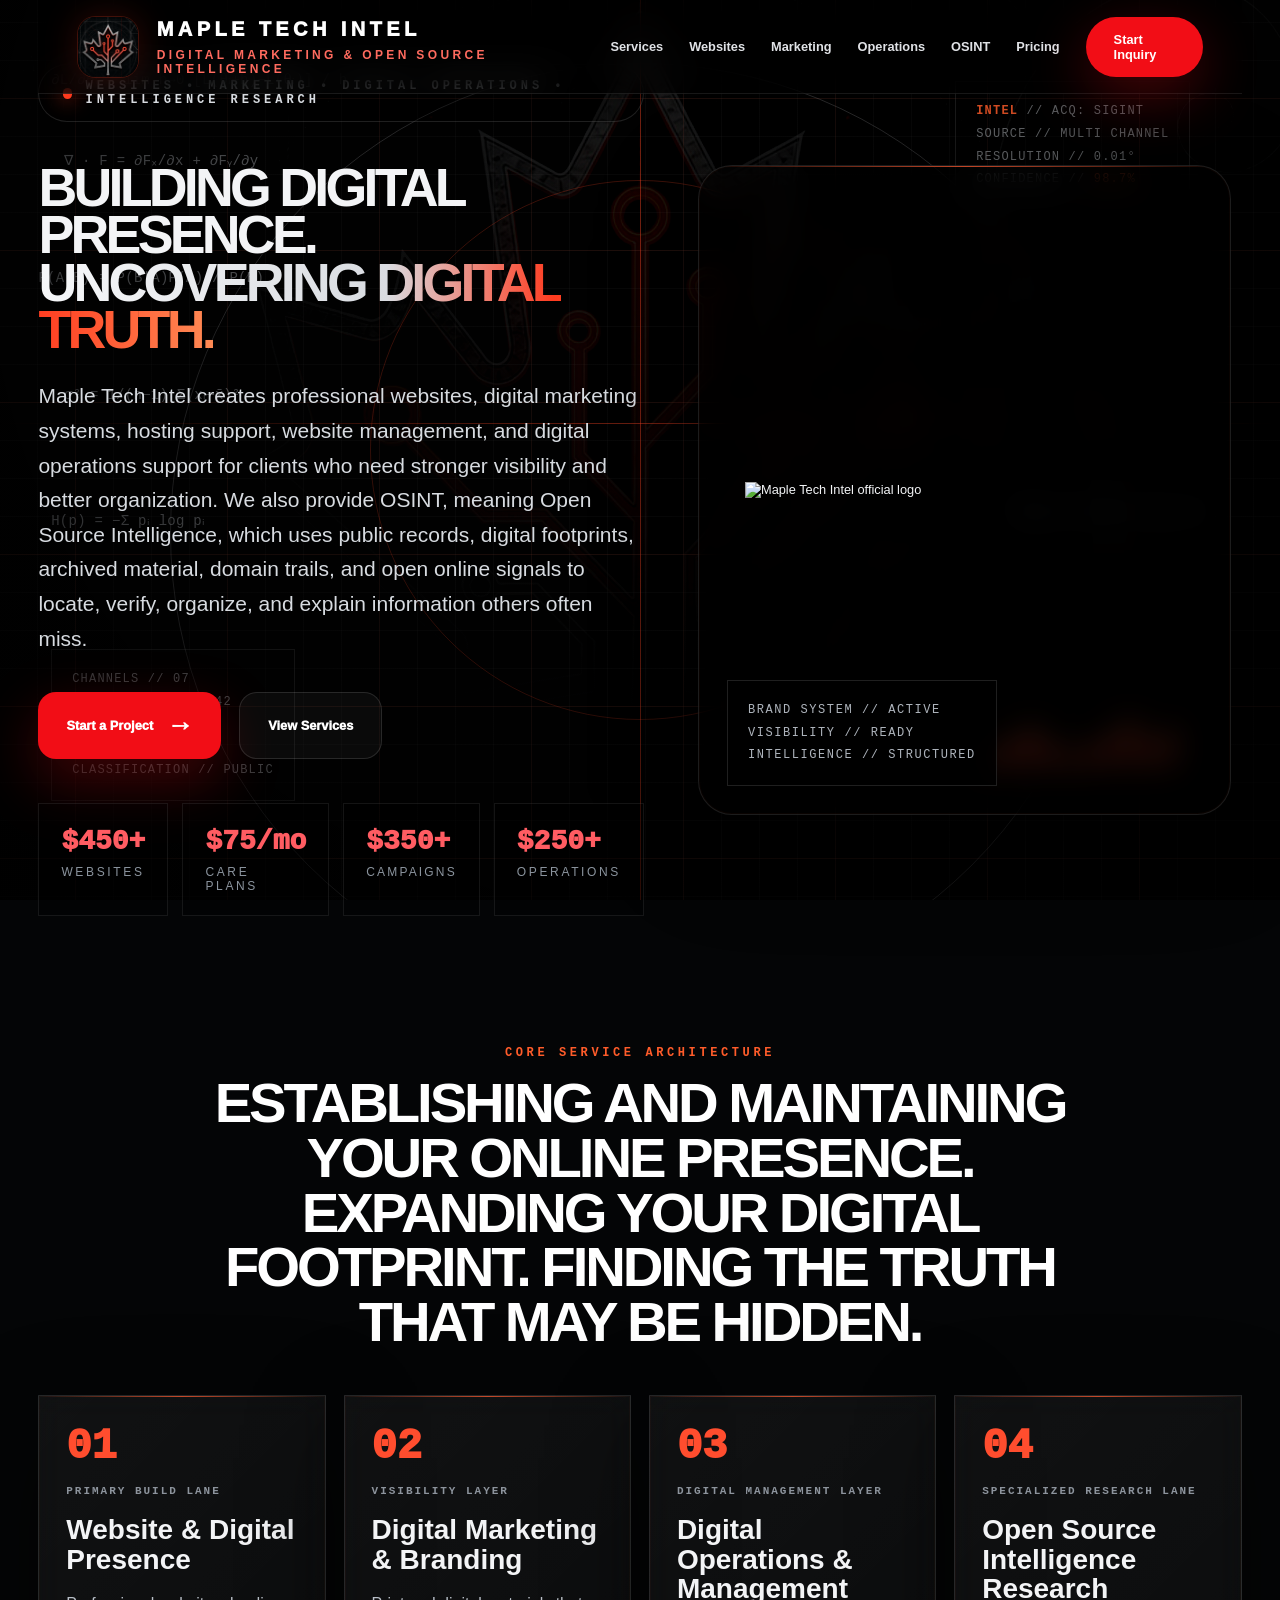
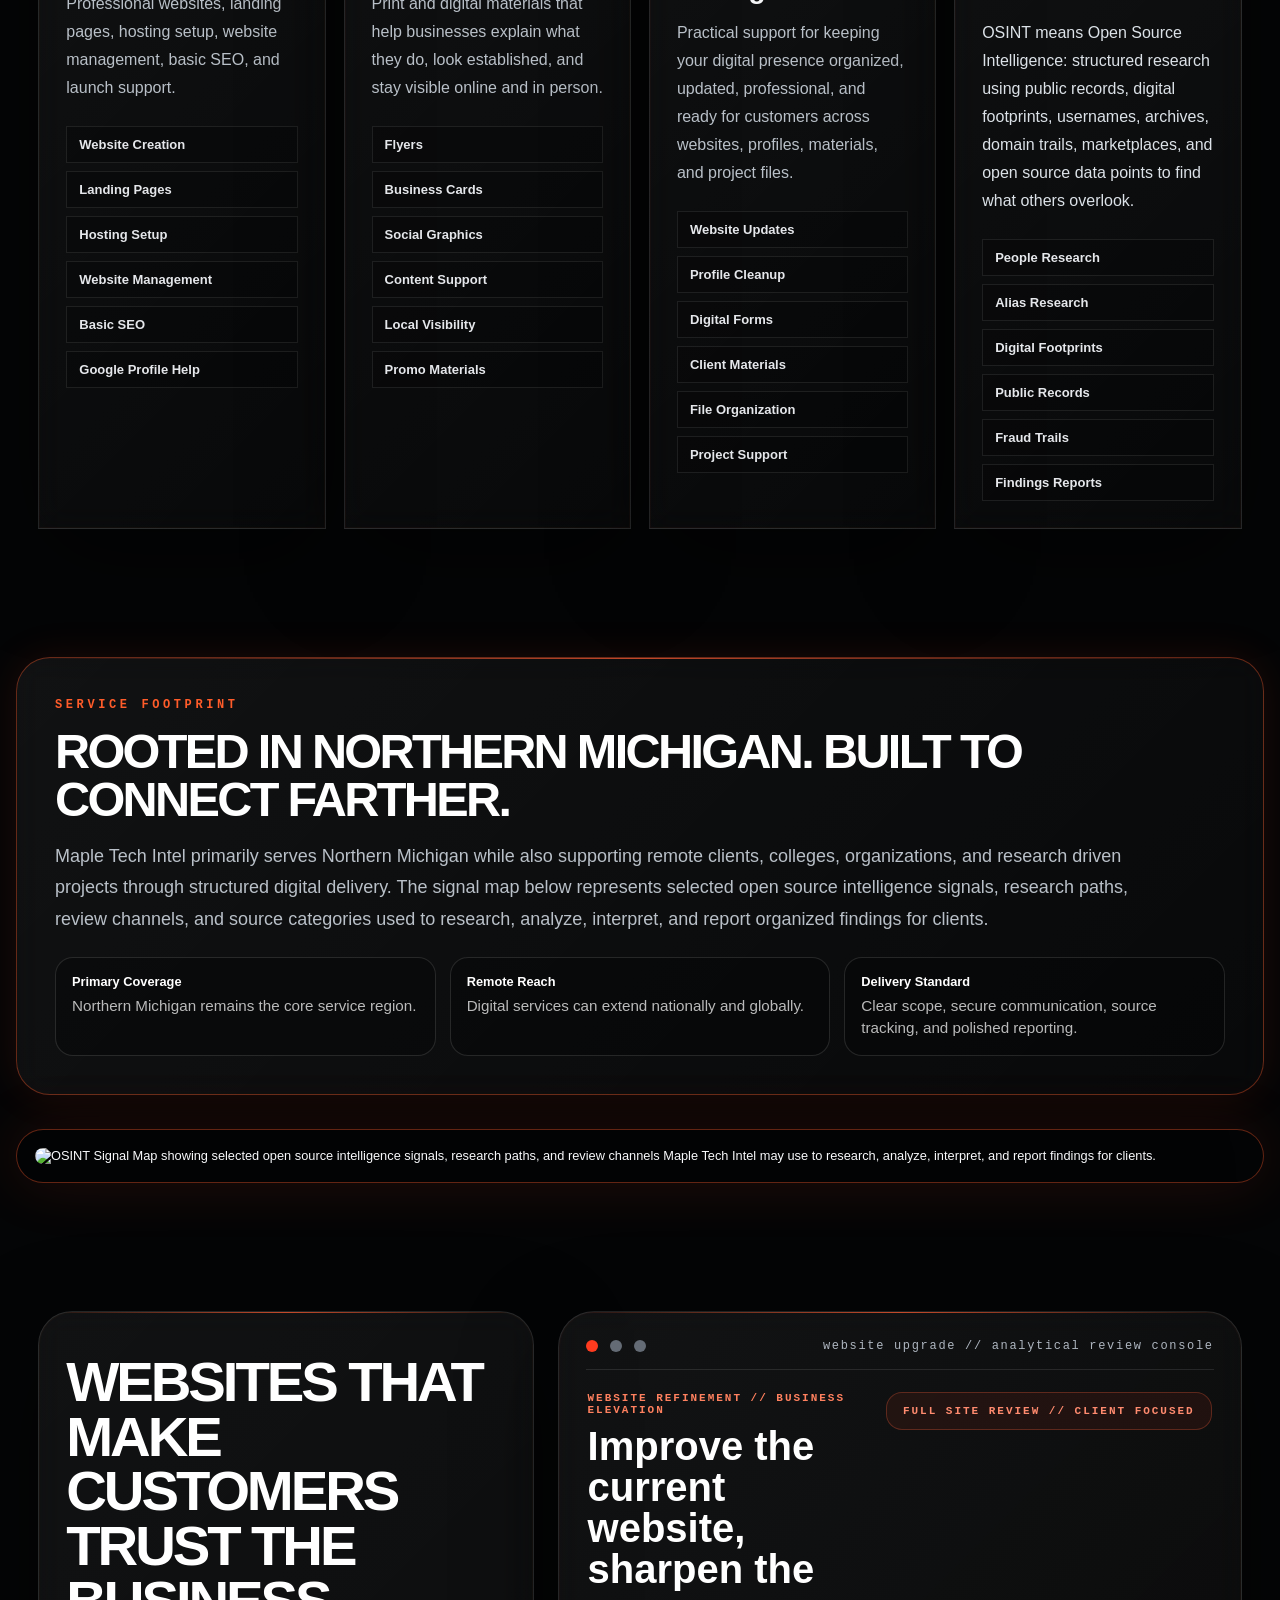
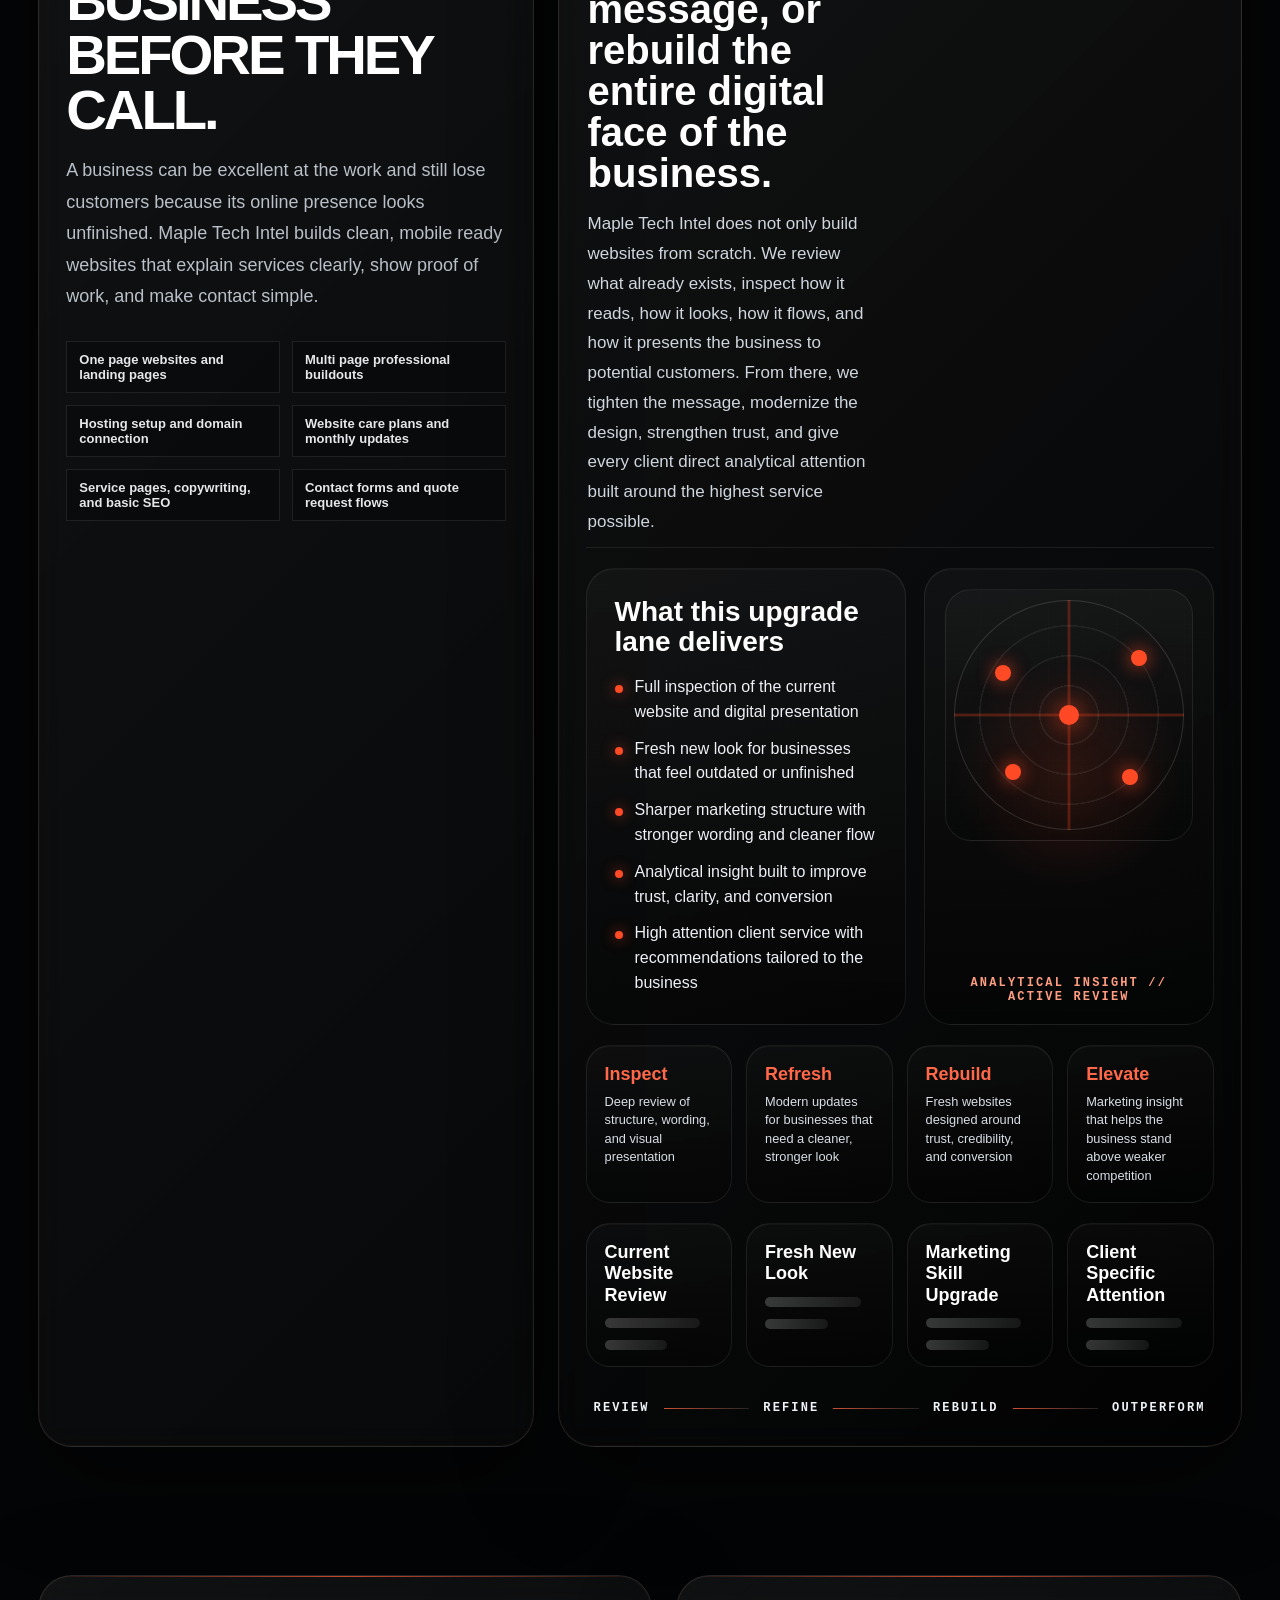
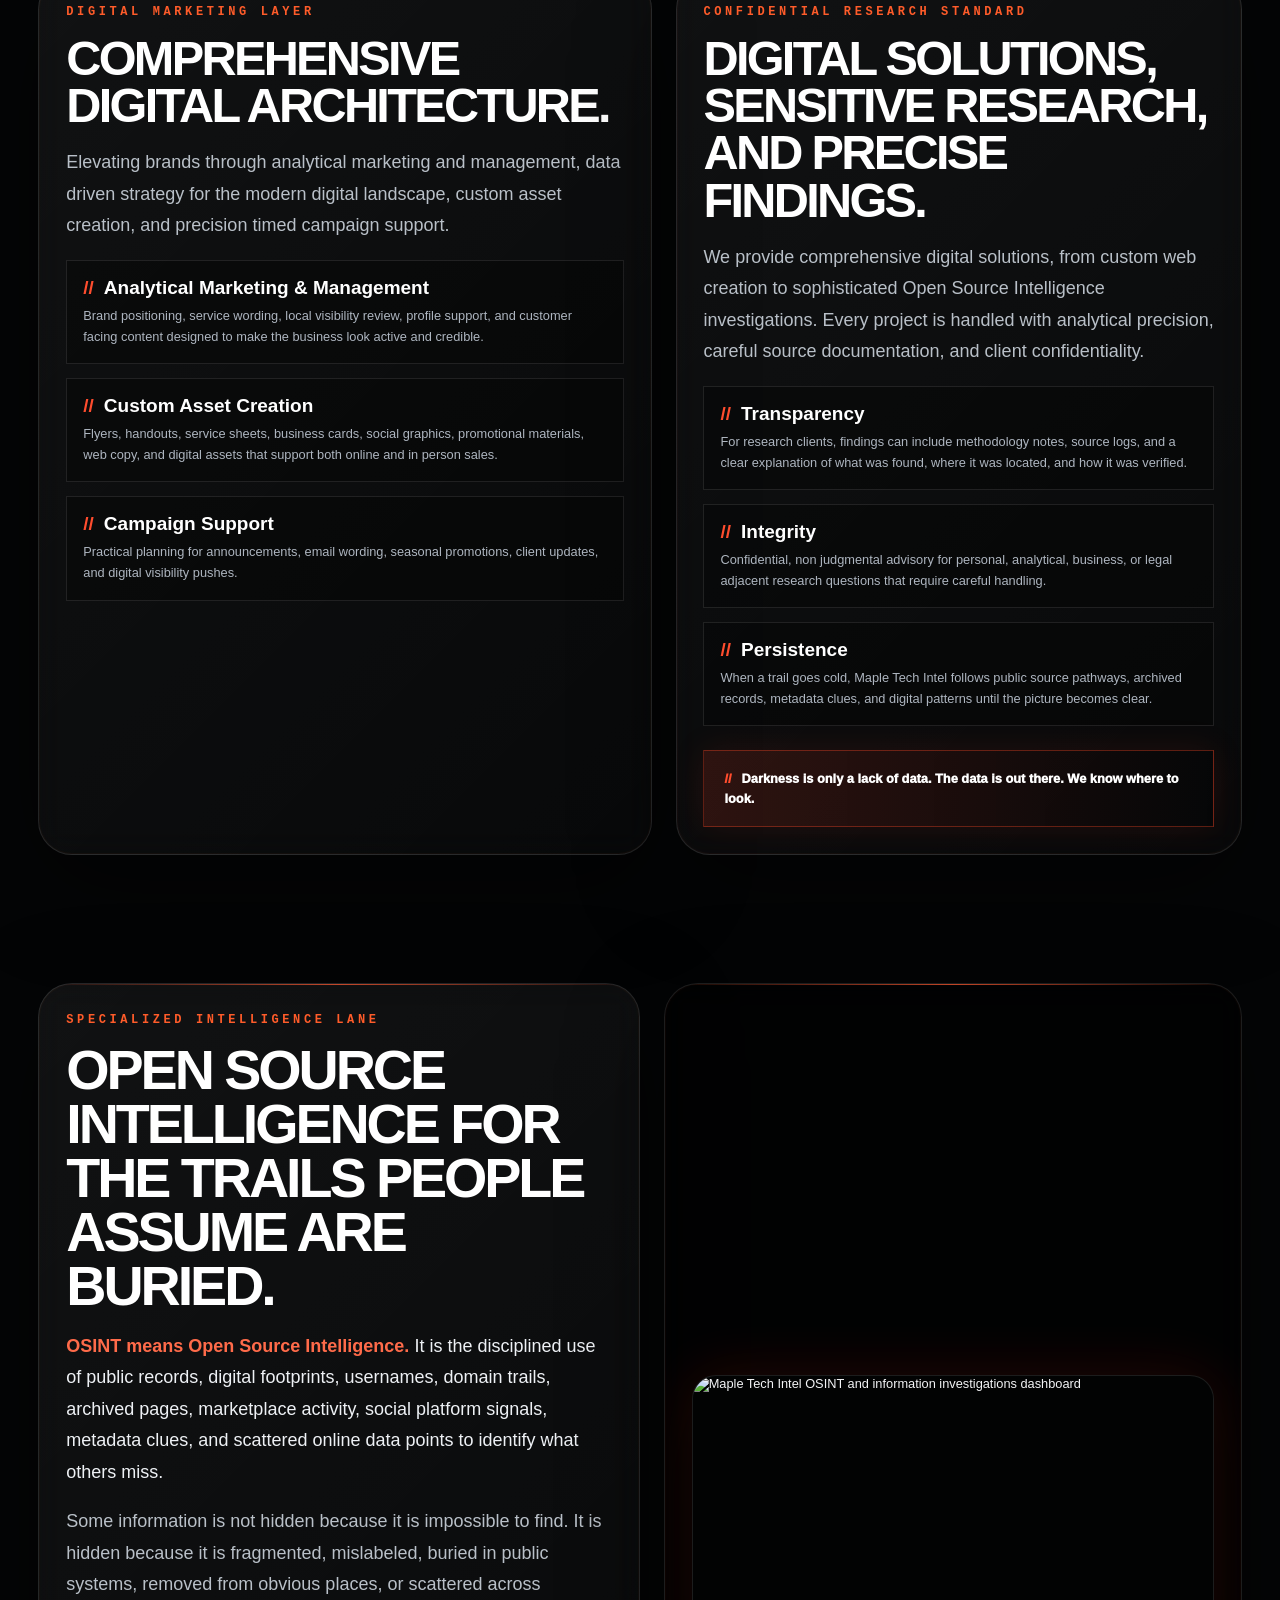
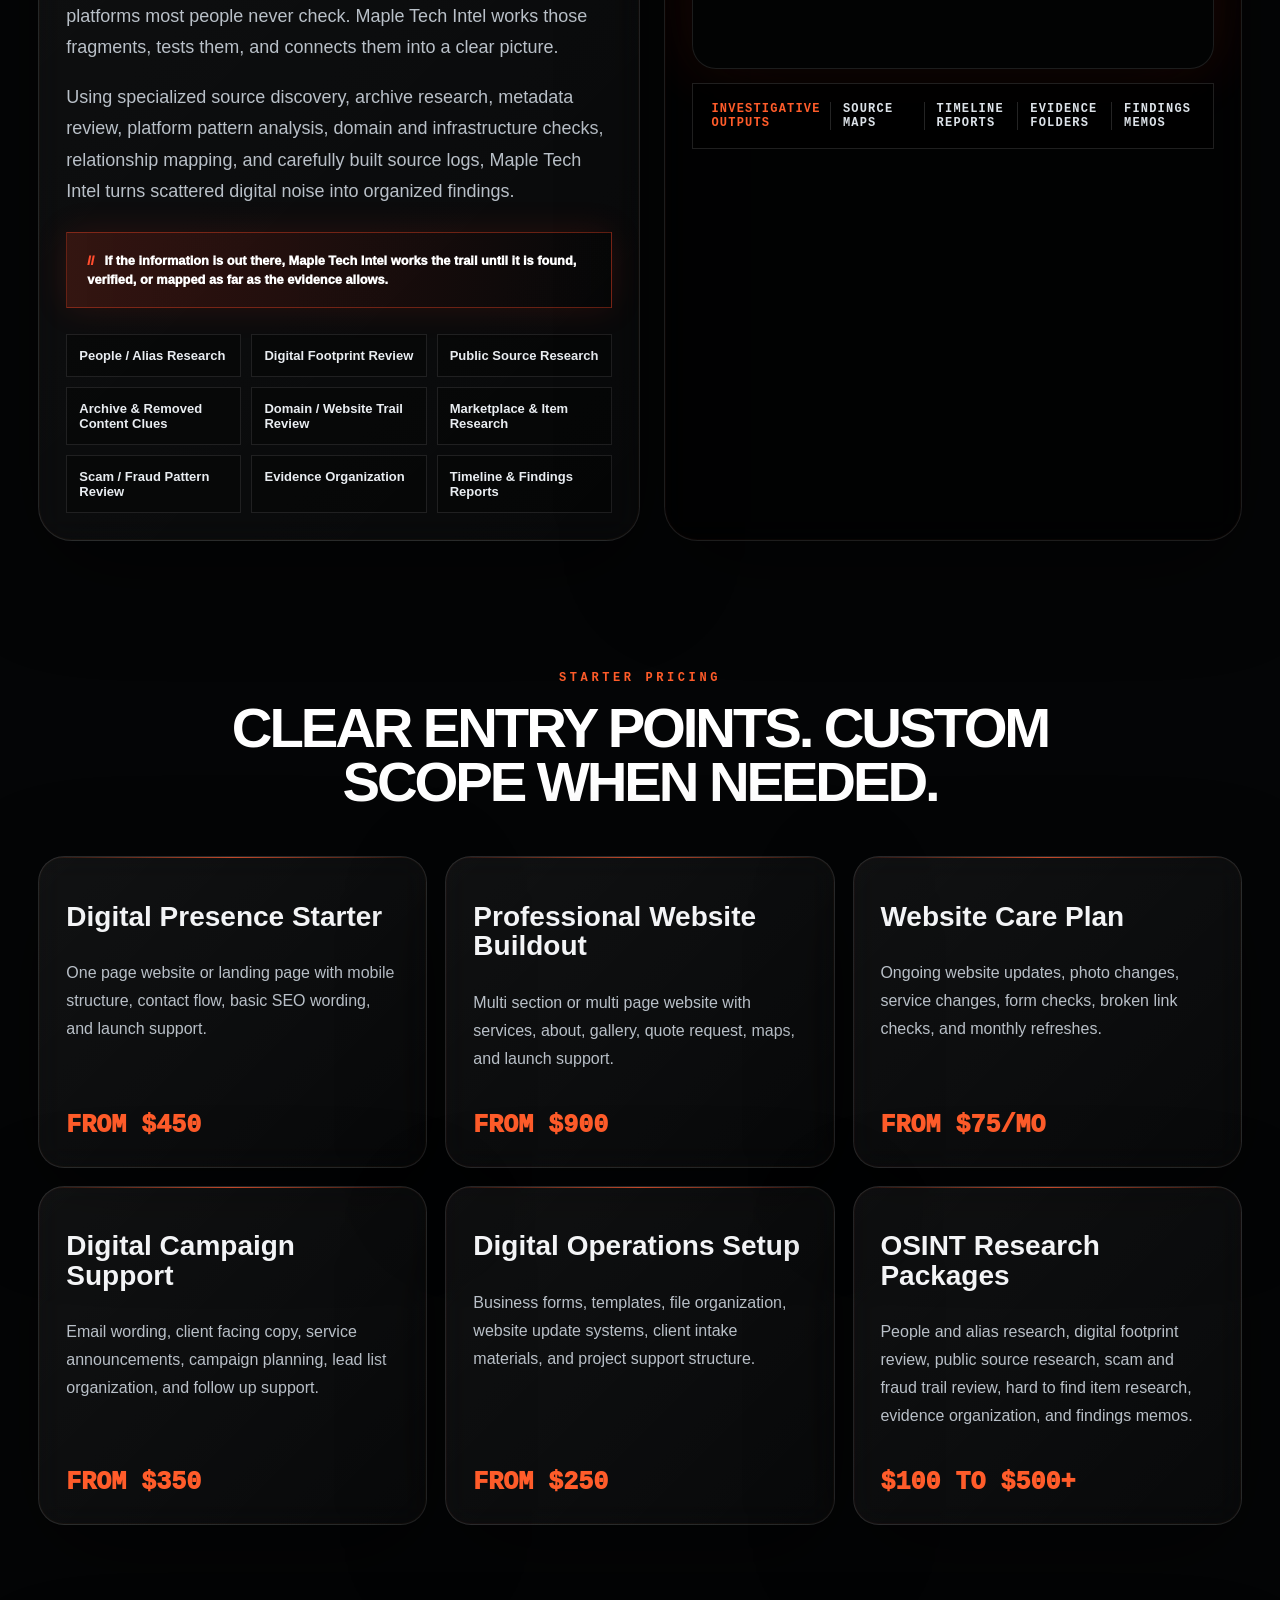
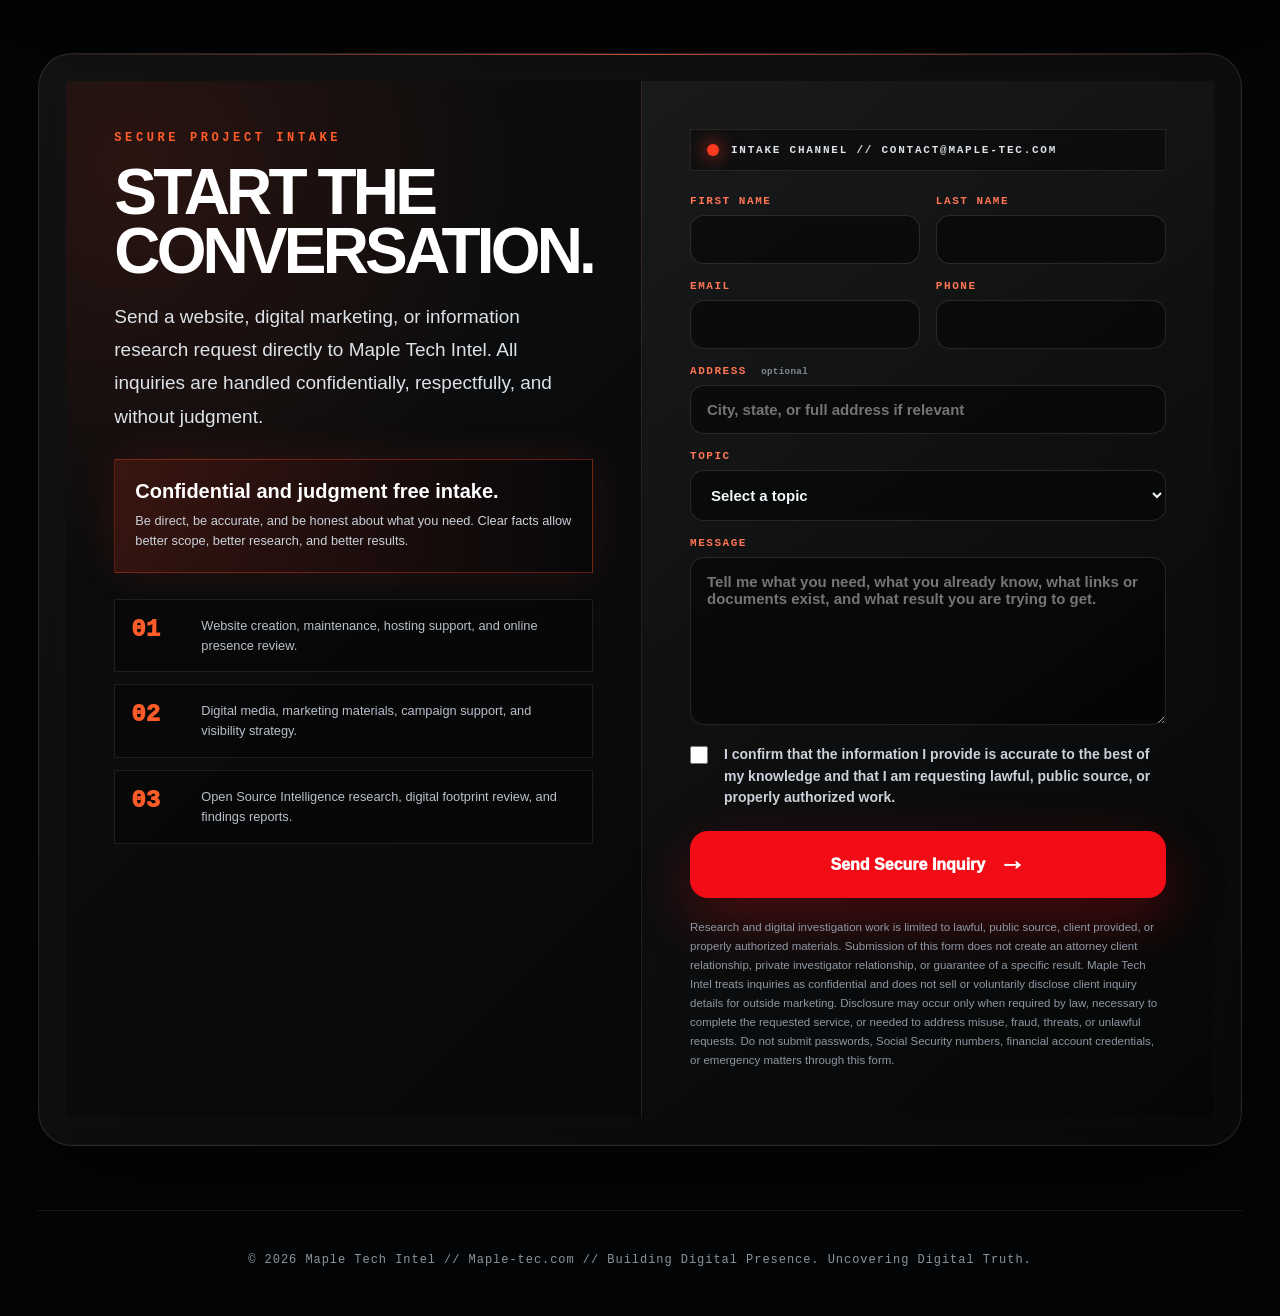
==== index.html @ 16767e58 "Add files via upload Somethingkkkool" ====
<!doctype html>
<html lang="en">
<head>
  <meta charset="UTF-8" />
  <meta name="viewport" content="width=device-width, initial-scale=1.0" />
  <meta name="description" content="Maple Tech Intel provides website creation, digital marketing, digital operations support, and open source intelligence research." />
  <meta name="theme-color" content="#060708" />
  <title>Maple Tech Intel | Websites, Digital Marketing & Open Source Intelligence</title>
  <link rel="stylesheet" href="styles.css" />

  <style>
    #reach.reach-signal-full {
      width: min(1600px, calc(100% - 32px));
      max-width: 1600px;
      margin-inline: auto;
      display: grid;
      grid-template-columns: minmax(0, 1fr);
      gap: clamp(18px, 3vw, 34px);
      align-items: stretch;
    }

    #reach.reach-signal-full .reach-copy-bar {
      width: 100%;
      max-width: none;
      padding: clamp(22px, 3vw, 38px);
      border: 1px solid rgba(255, 89, 43, 0.38);
      box-shadow: 0 0 40px rgba(255, 68, 30, 0.10);
    }

    #reach.reach-signal-full .reach-copy-bar h2,
    #reach.reach-signal-full .reach-copy-bar p {
      max-width: 1120px;
    }

    #reach.reach-signal-full .reach-mini-grid {
      display: grid;
      grid-template-columns: repeat(3, minmax(0, 1fr));
      gap: 14px;
      margin-top: 22px;
    }

    #reach.reach-signal-full .reach-mini-grid div {
      padding: 16px;
      border: 1px solid rgba(255, 255, 255, 0.12);
      border-radius: 18px;
      background: rgba(0, 0, 0, 0.28);
    }

    #reach.reach-signal-full .reach-mini-grid b {
      display: block;
      margin-bottom: 6px;
      color: #ffffff;
    }

    #reach.reach-signal-full .reach-mini-grid span {
      display: block;
      color: rgba(255, 255, 255, 0.72);
      font-size: 0.95rem;
      line-height: 1.45;
    }

    #reach.reach-signal-full .signal-map-full-panel {
      width: 100%;
      max-width: none;
      padding: clamp(10px, 1.5vw, 18px);
      overflow: hidden;
      border-radius: 28px;
      border: 1px solid rgba(255, 89, 43, 0.38);
      box-shadow: 0 0 60px rgba(255, 68, 30, 0.13);
    }

    #reach.reach-signal-full .signal-map-full {
      display: block;
      width: 100%;
      height: auto;
      max-width: none;
      max-height: none;
      object-fit: contain;
      object-position: center;
      border-radius: 22px;
    }

    @media (max-width: 800px) {
      #reach.reach-signal-full {
        width: min(100% - 22px, 1600px);
      }

      #reach.reach-signal-full .reach-mini-grid {
        grid-template-columns: 1fr;
      }

      #reach.reach-signal-full .signal-map-full-panel {
        padding: 8px;
        border-radius: 20px;
      }

      #reach.reach-signal-full .signal-map-full {
        border-radius: 16px;
      }
    }
  </style>
</head>
<body>
  <div class="background-system" aria-hidden="true">
    <div class="bg-image"></div>
    <div class="bg-grid fine"></div>
    <div class="bg-grid large"></div>
    <div class="geometry-ring ring-a"></div>
    <div class="geometry-ring ring-b"></div>
    <div class="red-axis horizontal"></div>
    <div class="red-axis vertical"></div>
    <div class="equation eq-1">∂L/∂θᵢ = lim h→0 [L(θᵢ+h)−L(θᵢ)] / h</div>
    <div class="equation eq-2">∇ · F = ∂Fₓ/∂x + ∂Fᵧ/∂y</div>
    <div class="equation eq-3">P(A|B) = P(B|A)P(A) / P(B)</div>
    <div class="equation eq-4">σ² = 1/(n−1) Σ(xᵢ−x̄)²</div>
    <div class="equation eq-5">H(p) = −Σ pᵢ log pᵢ</div>
    <div class="equation eq-6">f̂(ω)=∫ f(x)e^{-iωx} dx</div>
    <div class="hud-panel hud-top"><b>INTEL</b> // ACQ: SIGINT<br>SOURCE // MULTI CHANNEL<br>RESOLUTION // 0.01°<br>CONFIDENCE // <span>98.7%</span></div>
    <div class="hud-panel hud-bottom">CHANNELS // 07<br>DATA STREAMS // 142<br>ANOMALIES // 03<br>THREATS // LOW<br>CLASSIFICATION // PUBLIC</div>
    <div class="signal-bars"><i></i><i></i><i></i><i></i><i></i><i></i><i></i><i></i><i></i><i></i></div>
    <div class="vignette"></div>
  </div>

  <header class="site-header">
    <a class="brand" href="#top">
      <img class="brand-mark" src="assets/maple-tech-intel-mark.png" alt="Maple Tech Intel maple circuit mark" />
      <div>
        <div class="brand-name">Maple Tech Intel</div>
        <div class="brand-sub">Digital Marketing & Open Source Intelligence</div>
      </div>
    </a>
    <button class="menu-toggle" aria-label="Open navigation" aria-expanded="false">☰</button>
    <nav class="nav">
      <a href="#services">Services</a>
      <a href="#websites">Websites</a>
      <a href="#marketing">Marketing</a>
      <a href="#operations">Operations</a>
      <a href="#osint">OSINT</a>
      <a href="#pricing">Pricing</a>
      <a class="call" href="#contact">Start Inquiry</a>
    </nav>
  </header>

  <main id="top">
    <section class="hero section-shell">
      <div class="hero-copy">
        <div class="micro-line"><span></span> Websites • Marketing • Digital Operations • Intelligence Research</div>
        <h1>Building Digital Presence.<br><strong>Uncovering Digital Truth.</strong></h1>
        <p class="lead">Maple Tech Intel creates professional websites, digital marketing systems, hosting support, website management, and digital operations support for clients who need stronger visibility and better organization. We also provide OSINT, meaning Open Source Intelligence, which uses public records, digital footprints, archived material, domain trails, and open online signals to locate, verify, organize, and explain information others often miss.</p>
        <div class="hero-actions">
          <a class="btn primary" href="#contact">Start a Project <span>→</span></a>
          <a class="btn secondary" href="#services">View Services</a>
        </div>
        <div class="metrics">
          <div><b>$450+</b><span>Websites</span></div>
          <div><b>$75/mo</b><span>Care Plans</span></div>
          <div><b>$350+</b><span>Campaigns</span></div>
          <div><b>$250+</b><span>Operations</span></div>
        </div>
      </div>
      <div class="hero-art panel">
        <img src="assets/maple-tech-intel-logo.png" alt="Maple Tech Intel official logo" />
        <div class="scan-tag">BRAND SYSTEM // ACTIVE<br>VISIBILITY // READY<br>INTELLIGENCE // STRUCTURED</div>
      </div>
    </section>

    <section id="services" class="section-shell">
      <div class="section-title">
        <span>Core Service Architecture</span>
        <h2>Establishing and maintaining your online presence. Expanding your digital footprint. Finding the truth that may be hidden.</h2>
      </div>
      <div class="service-grid">
        <article class="panel service-card"><em>01</em><small>Primary Build Lane</small><h3>Website & Digital Presence</h3><p>Professional websites, landing pages, hosting setup, website management, basic SEO, and launch support.</p><ul><li>Website Creation</li><li>Landing Pages</li><li>Hosting Setup</li><li>Website Management</li><li>Basic SEO</li><li>Google Profile Help</li></ul></article>
        <article class="panel service-card"><em>02</em><small>Visibility Layer</small><h3>Digital Marketing & Branding</h3><p>Print and digital materials that help businesses explain what they do, look established, and stay visible online and in person.</p><ul><li>Flyers</li><li>Business Cards</li><li>Social Graphics</li><li>Content Support</li><li>Local Visibility</li><li>Promo Materials</li></ul></article>
        <article class="panel service-card"><em>03</em><small>Digital Management Layer</small><h3>Digital Operations & Management</h3><p>Practical support for keeping your digital presence organized, updated, professional, and ready for customers across websites, profiles, materials, and project files.</p><ul><li>Website Updates</li><li>Profile Cleanup</li><li>Digital Forms</li><li>Client Materials</li><li>File Organization</li><li>Project Support</li></ul></article>
        <article class="panel service-card"><em>04</em><small>Specialized Research Lane</small><h3>Open Source Intelligence Research</h3><p>OSINT means Open Source Intelligence: structured research using public records, digital footprints, usernames, archives, domain trails, marketplaces, and open source data points to find what others overlook.</p><ul><li>People Research</li><li>Alias Research</li><li>Digital Footprints</li><li>Public Records</li><li>Fraud Trails</li><li>Findings Reports</li></ul></article>
      </div>
    </section>

    <section id="reach" class="section-shell reach-section reach-signal-full">
  <div class="panel statement compact reach-copy reach-copy-bar">
    <span class="eyebrow">Service Footprint</span>
    <h2>Rooted in Northern Michigan. Built to connect farther.</h2>
    <p>
      Maple Tech Intel primarily serves Northern Michigan while also supporting remote clients,
      colleges, organizations, and research driven projects through structured digital delivery.
      The signal map below represents selected open source intelligence signals, research paths,
      review channels, and source categories used to research, analyze, interpret, and report
      organized findings for clients.
    </p>
    <div class="reach-mini-grid">
      <div><b>Primary Coverage</b><span>Northern Michigan remains the core service region.</span></div>
      <div><b>Remote Reach</b><span>Digital services can extend nationally and globally.</span></div>
      <div><b>Delivery Standard</b><span>Clear scope, secure communication, source tracking, and polished reporting.</span></div>
    </div>
  </div>

  <div class="panel reach-visual approved-signal-map-panel signal-map-full-panel">
    <img
      class="approved-signal-map signal-map-full"
      src="assets/osint-signal-map-approved.png"
      alt="OSINT Signal Map showing selected open source intelligence signals, research paths, and review channels Maple Tech Intel may use to research, analyze, interpret, and report findings for clients."
    />
  </div>
</section>

    <section id="websites" class="section-shell split websites-section">
      <div class="panel statement">
        <h2>Websites that make customers trust the business before they call.</h2>
        <p>A business can be excellent at the work and still lose customers because its online presence looks unfinished. Maple Tech Intel builds clean, mobile ready websites that explain services clearly, show proof of work, and make contact simple.</p>
        <div class="feature-list"><span>One page websites and landing pages</span><span>Multi page professional buildouts</span><span>Hosting setup and domain connection</span><span>Website care plans and monthly updates</span><span>Service pages, copywriting, and basic SEO</span><span>Contact forms and quote request flows</span></div>
      </div>
      <div class="panel interface-preview upgraded-preview website-upgrade-panel major-upgrade-panel">
        <div class="window-dots"><i></i><i></i><i></i><span>website upgrade // analytical review console</span></div>
        <div class="upgrade-console bigger-upgrade-console">
          <div class="upgrade-hero-row">
            <div class="upgrade-hero-copy">
              <small>WEBSITE REFINEMENT // BUSINESS ELEVATION</small>
              <h3>Improve the current website, sharpen the message, or rebuild the entire digital face of the business.</h3>
              <p>Maple Tech Intel does not only build websites from scratch. We review what already exists, inspect how it reads, how it looks, how it flows, and how it presents the business to potential customers. From there, we tighten the message, modernize the design, strengthen trust, and give every client direct analytical attention built around the highest service possible.</p>
            </div>
            <div class="upgrade-badge">FULL SITE REVIEW // CLIENT FOCUSED</div>
          </div>

          <div class="upgrade-command-grid">
            <div class="upgrade-command-card prime-card">
              <b>What this upgrade lane delivers</b>
              <ul>
                <li>Full inspection of the current website and digital presentation</li>
                <li>Fresh new look for businesses that feel outdated or unfinished</li>
                <li>Sharper marketing structure with stronger wording and cleaner flow</li>
                <li>Analytical insight built to improve trust, clarity, and conversion</li>
                <li>High attention client service with recommendations tailored to the business</li>
              </ul>
            </div>

            <div class="upgrade-command-card visual-card">
              <div class="command-screen">
                <div class="command-ring"></div>
                <div class="command-node node-a"></div>
                <div class="command-node node-b"></div>
                <div class="command-node node-c"></div>
                <div class="command-node node-d"></div>
              </div>
              <div class="command-caption">ANALYTICAL INSIGHT // ACTIVE REVIEW</div>
            </div>
          </div>

          <div class="upgrade-metrics-grid expanded-upgrade-metrics">
            <div><b>Inspect</b><span>Deep review of structure, wording, and visual presentation</span></div>
            <div><b>Refresh</b><span>Modern updates for businesses that need a cleaner, stronger look</span></div>
            <div><b>Rebuild</b><span>Fresh websites designed around trust, credibility, and conversion</span></div>
            <div><b>Elevate</b><span>Marketing insight that helps the business stand above weaker competition</span></div>
          </div>

          <div class="upgrade-bottom-grid expanded-bottom-grid">
            <div class="upgrade-bottom-card"><strong>Current Website Review</strong><span></span><span></span></div>
            <div class="upgrade-bottom-card"><strong>Fresh New Look</strong><span></span><span></span></div>
            <div class="upgrade-bottom-card"><strong>Marketing Skill Upgrade</strong><span></span><span></span></div>
            <div class="upgrade-bottom-card"><strong>Client Specific Attention</strong><span></span><span></span></div>
          </div>

          <div class="upgrade-flowline">
            <span>REVIEW</span><i></i><span>REFINE</span><i></i><span>REBUILD</span><i></i><span>OUTPERFORM</span>
          </div>
        </div>
      </div>
    </section>

    <section class="section-shell split" id="marketing">
      <div class="panel statement compact">
        <span class="eyebrow">Digital Marketing Layer</span>
        <h2>Comprehensive Digital Architecture.</h2>
        <p>Elevating brands through analytical marketing and management, data driven strategy for the modern digital landscape, custom asset creation, and precision timed campaign support.</p>
        <div class="stack"><b>Analytical Marketing & Management</b><span>Brand positioning, service wording, local visibility review, profile support, and customer facing content designed to make the business look active and credible.</span></div>
        <div class="stack"><b>Custom Asset Creation</b><span>Flyers, handouts, service sheets, business cards, social graphics, promotional materials, web copy, and digital assets that support both online and in person sales.</span></div>
        <div class="stack"><b>Campaign Support</b><span>Practical planning for announcements, email wording, seasonal promotions, client updates, and digital visibility pushes.</span></div>
      </div>
      <div class="panel statement compact" id="operations">
        <span class="eyebrow">Confidential Research Standard</span>
        <h2>Digital solutions, sensitive research, and precise findings.</h2>
        <p>We provide comprehensive digital solutions, from custom web creation to sophisticated Open Source Intelligence investigations. Every project is handled with analytical precision, careful source documentation, and client confidentiality.</p>
        <div class="stack"><b>Transparency</b><span>For research clients, findings can include methodology notes, source logs, and a clear explanation of what was found, where it was located, and how it was verified.</span></div>
        <div class="stack"><b>Integrity</b><span>Confidential, non judgmental advisory for personal, analytical, business, or legal adjacent research questions that require careful handling.</span></div>
        <div class="stack"><b>Persistence</b><span>When a trail goes cold, Maple Tech Intel follows public source pathways, archived records, metadata clues, and digital patterns until the picture becomes clear.</span></div>
        <blockquote class="data-quote">Darkness is only a lack of data. The data is out there. We know where to look.</blockquote>
      </div>
    </section>

    <section id="osint" class="section-shell osint-deep">
      <div class="panel statement osint-copy">
        <span class="eyebrow">Specialized Intelligence Lane</span>
        <h2>Open Source Intelligence for the trails people assume are buried.</h2>
        <p class="osint-lead"><b>OSINT means Open Source Intelligence.</b> It is the disciplined use of public records, digital footprints, usernames, domain trails, archived pages, marketplace activity, social platform signals, metadata clues, and scattered online data points to identify what others miss.</p>
        <p>Some information is not hidden because it is impossible to find. It is hidden because it is fragmented, mislabeled, buried in public systems, removed from obvious places, or scattered across platforms most people never check. Maple Tech Intel works those fragments, tests them, and connects them into a clear picture.</p>
        <p>Using specialized source discovery, archive research, metadata review, platform pattern analysis, domain and infrastructure checks, relationship mapping, and carefully built source logs, Maple Tech Intel turns scattered digital noise into organized findings.</p>
        <div class="intel-promise">If the information is out there, Maple Tech Intel works the trail until it is found, verified, or mapped as far as the evidence allows.</div>
        <div class="intel-grid">
          <span>People / Alias Research</span><span>Digital Footprint Review</span><span>Public Source Research</span><span>Archive & Removed Content Clues</span><span>Domain / Website Trail Review</span><span>Marketplace & Item Research</span><span>Scam / Fraud Pattern Review</span><span>Evidence Organization</span><span>Timeline & Findings Reports</span>
        </div>
      </div>
      <div class="panel osint-visual">
        <img src="assets/osint-intelligence-dashboard.png" alt="Maple Tech Intel OSINT and information investigations dashboard" />
        <div class="osint-overlay">
          <b>INVESTIGATIVE OUTPUTS</b>
          <span>Source maps</span>
          <span>Timeline reports</span>
          <span>Evidence folders</span>
          <span>Findings memos</span>
        </div>
      </div>
    </section>

    <section id="pricing" class="section-shell">
      <div class="section-title"><span>Starter Pricing</span><h2>Clear entry points. Custom scope when needed.</h2></div>
      <div class="pricing-grid">
        <article class="panel price"><h3>Digital Presence Starter</h3><p>One page website or landing page with mobile structure, contact flow, basic SEO wording, and launch support.</p><b>from $450</b></article>
        <article class="panel price"><h3>Professional Website Buildout</h3><p>Multi section or multi page website with services, about, gallery, quote request, maps, and launch support.</p><b>from $900</b></article>
        <article class="panel price"><h3>Website Care Plan</h3><p>Ongoing website updates, photo changes, service changes, form checks, broken link checks, and monthly refreshes.</p><b>from $75/mo</b></article>
        <article class="panel price"><h3>Digital Campaign Support</h3><p>Email wording, client facing copy, service announcements, campaign planning, lead list organization, and follow up support.</p><b>from $350</b></article>
        <article class="panel price"><h3>Digital Operations Setup</h3><p>Business forms, templates, file organization, website update systems, client intake materials, and project support structure.</p><b>from $250</b></article>
        <article class="panel price"><h3>OSINT Research Packages</h3><p>People and alias research, digital footprint review, public source research, scam and fraud trail review, hard to find item research, evidence organization, and findings memos.</p><b>$100 to $500+</b></article>
      </div>
    </section>

    <section id="contact" class="section-shell narrow contact contact-intake-zone">
      <div class="panel statement contact-panel advanced-contact-panel">
        <div class="contact-grid-layout">
          <div class="contact-copy-block">
            <span class="eyebrow">Secure Project Intake</span>
            <h2>Start the conversation.</h2>
            <p class="contact-lead">Send a website, digital marketing, or information research request directly to Maple Tech Intel. All inquiries are handled confidentially, respectfully, and without judgment.</p>
            <div class="confidential-callout">
              <b>Confidential and judgment free intake.</b>
              <span>Be direct, be accurate, and be honest about what you need. Clear facts allow better scope, better research, and better results.</span>
            </div>
            <div class="secure-notes">
              <div><b>01</b><span>Website creation, maintenance, hosting support, and online presence review.</span></div>
              <div><b>02</b><span>Digital media, marketing materials, campaign support, and visibility strategy.</span></div>
              <div><b>03</b><span>Open Source Intelligence research, digital footprint review, and findings reports.</span></div>
            </div>
          </div>

          <form class="intake-form" action="https://formsubmit.co/contact@maple-tec.com" method="POST">
            <input type="hidden" name="_subject" value="New Maple Tech Intel Website Inquiry">
            <input type="hidden" name="_template" value="table">
            <input type="hidden" name="_captcha" value="true">
            <input type="hidden" name="_next" value="https://maple-tec.com/thanks.html">
            <input type="text" name="_honey" class="honeypot" tabindex="-1" autocomplete="off">

            <div class="form-status-line">
              <span></span>
              <b>INTAKE CHANNEL // CONTACT@MAPLE-TEC.COM</b>
            </div>

            <div class="form-row">
              <label>First Name<input type="text" name="First Name" autocomplete="given-name" required></label>
              <label>Last Name<input type="text" name="Last Name" autocomplete="family-name" required></label>
            </div>

            <div class="form-row">
              <label>Email<input type="email" name="Email" autocomplete="email" required></label>
              <label>Phone<input type="tel" name="Phone" autocomplete="tel"></label>
            </div>

            <div class="form-row full">
              <label>Address <small>optional</small><input type="text" name="Address" autocomplete="street-address" placeholder="City, state, or full address if relevant"></label>
            </div>

            <div class="form-row full">
              <label>Topic<select name="Inquiry Topic" required>
                <option value="" selected disabled>Select a topic</option>
                <option>Website Creation and Maintenance</option>
                <option>Digital Media and Marketing</option>
                <option>OSINT Investigations</option>
              </select></label>
            </div>

            <div class="form-row full">
              <label>Message<textarea name="Message" rows="8" placeholder="Tell me what you need, what you already know, what links or documents exist, and what result you are trying to get." required></textarea></label>
            </div>

            <label class="truth-check"><input type="checkbox" name="Truthfulness Acknowledgment" value="Confirmed" required><span>I confirm that the information I provide is accurate to the best of my knowledge and that I am requesting lawful, public source, or properly authorized work.</span></label>

            <button type="submit" class="btn primary contact-submit">Send Secure Inquiry <span>→</span></button>

            <p class="form-fineprint">Research and digital investigation work is limited to lawful, public source, client provided, or properly authorized materials. Submission of this form does not create an attorney client relationship, private investigator relationship, or guarantee of a specific result. Maple Tech Intel treats inquiries as confidential and does not sell or voluntarily disclose client inquiry details for outside marketing. Disclosure may occur only when required by law, necessary to complete the requested service, or needed to address misuse, fraud, threats, or unlawful requests. Do not submit passwords, Social Security numbers, financial account credentials, or emergency matters through this form.</p>
          </form>
        </div>
      </div>
    </section>
  </main>

  <footer>© 2026 Maple Tech Intel // Maple-tec.com // Building Digital Presence. Uncovering Digital Truth.</footer>
  <script src="script.js"></script>
</body>
</html>
---- styles.css ----
*{box-sizing:border-box}html{scroll-behavior:smooth}body{margin:0;background:#040506;color:#f3f4f6;font-family:Inter,Arial,Helvetica,sans-serif;overflow-x:hidden}.background-system{position:fixed;inset:0;z-index:-10;overflow:hidden;background:#040506}.bg-image{position:absolute;inset:-4%;background:url('assets/technical-bg.jpg') center top/cover no-repeat;opacity:.74;filter:contrast(1.18) saturate(1.1)}.bg-image:after{content:"";position:absolute;inset:0;background:linear-gradient(90deg,rgba(0,0,0,.70),rgba(0,0,0,.25) 45%,rgba(0,0,0,.55)),linear-gradient(180deg,rgba(0,0,0,.3),rgba(0,0,0,.88))}.bg-grid{position:absolute;inset:-6%;opacity:.5}.fine{background-image:linear-gradient(rgba(255,255,255,.055) 1px,transparent 1px),linear-gradient(90deg,rgba(255,255,255,.055) 1px,transparent 1px);background-size:38px 38px}.large{background-image:linear-gradient(rgba(255,85,45,.18) 1px,transparent 1px),linear-gradient(90deg,rgba(255,85,45,.12) 1px,transparent 1px);background-size:152px 152px}.geometry-ring{position:absolute;border:1px solid rgba(235,238,242,.18);border-radius:50%;filter:drop-shadow(0 0 18px rgba(255,65,35,.12))}.ring-a{width:940px;height:940px;left:50%;top:7%;transform:translateX(-50%)}.ring-b{width:540px;height:540px;left:50%;top:20%;transform:translateX(-50%);border-color:rgba(255,74,39,.24)}.red-axis{position:absolute;background:linear-gradient(90deg,transparent,rgba(255,70,35,.7),transparent);opacity:.65}.horizontal{height:1px;left:0;right:0;top:47%}.vertical{width:1px;top:0;bottom:0;left:50%}.equation{position:absolute;color:rgba(219,225,231,.42);font:14px/1.2 ui-monospace,SFMono-Regular,Menlo,monospace;letter-spacing:.02em;white-space:nowrap;text-shadow:0 0 18px rgba(255,255,255,.08)}.eq-1{top:8%;left:4%}.eq-2{top:17%;left:5%}.eq-3{top:30%;left:3%}.eq-4{top:43%;left:5%}.eq-5{top:57%;left:4%}.eq-6{top:56%;right:6%}.hud-panel{position:absolute;padding:18px 20px;border:1px solid rgba(255,255,255,.11);background:rgba(0,0,0,.22);color:rgba(220,226,232,.52);font:12px/1.9 ui-monospace,monospace;letter-spacing:.1em}.hud-panel span,.hud-panel b{color:#ff5c2a}.hud-top{right:7%;top:9%}.hud-bottom{left:4%;bottom:11%}.signal-bars{position:absolute;right:7%;bottom:13%;height:92px;width:220px;border:1px solid rgba(255,255,255,.12);display:flex;gap:7px;align-items:flex-end;padding:14px;background:rgba(0,0,0,.2)}.signal-bars i{display:block;flex:1;background:linear-gradient(#ff5934,#73120d);box-shadow:0 0 10px rgba(255,70,35,.28)}.signal-bars i:nth-child(1){height:28%}.signal-bars i:nth-child(2){height:42%}.signal-bars i:nth-child(3){height:61%}.signal-bars i:nth-child(4){height:37%}.signal-bars i:nth-child(5){height:24%}.signal-bars i:nth-child(6){height:34%}.signal-bars i:nth-child(7){height:50%}.signal-bars i:nth-child(8){height:72%}.signal-bars i:nth-child(9){height:44%}.signal-bars i:nth-child(10){height:58%}.vignette{position:absolute;inset:0;background:radial-gradient(circle at 52% 26%,transparent 0%,rgba(0,0,0,.18) 40%,rgba(0,0,0,.78) 100%)}.site-header{position:fixed;top:0;left:0;right:0;z-index:50;height:94px;display:flex;align-items:center;justify-content:space-between;padding:0 3vw;border-bottom:1px solid rgba(255,255,255,.09);background:rgba(0,0,0,.58);backdrop-filter:blur(18px)}.brand{display:flex;align-items:center;gap:18px;text-decoration:none}.brand-mark{width:62px;height:62px;object-fit:cover;border-radius:18px;border:1px solid rgba(255,65,35,.26);box-shadow:0 0 34px rgba(255,50,25,.18)}.brand-name{text-transform:uppercase;font-size:20px;font-weight:950;letter-spacing:.22em;color:#fff}.brand-sub{text-transform:uppercase;color:#ff6b5f;font-size:12px;font-weight:900;letter-spacing:.28em;margin-top:7px}.nav{display:flex;align-items:center;gap:26px}.nav a{color:#e0e2e6;text-decoration:none;font-weight:900}.nav .call{background:#f20d16;color:white;border-radius:999px;padding:15px 28px;box-shadow:0 18px 58px rgba(242,13,22,.3)}.menu-toggle{display:none}.section-shell{width:min(1500px,94vw);margin:0 auto;padding:90px 0}.hero{min-height:100vh;padding-top:160px;display:grid;grid-template-columns:1.02fr .98fr;gap:54px;align-items:center}.micro-line{display:inline-flex;align-items:center;gap:14px;border:1px solid rgba(255,255,255,.12);background:rgba(0,0,0,.32);border-radius:999px;padding:14px 24px;font:900 12px ui-monospace,monospace;letter-spacing:.33em;color:#d7dbe0;text-transform:uppercase}.micro-line span{width:11px;height:11px;border-radius:999px;background:#ff3b1f;box-shadow:0 0 20px #ff3b1f}.hero h1{margin:42px 0 26px;text-transform:uppercase;font-size:clamp(58px,6.4vw,112px);line-height:.88;letter-spacing:-.07em}.hero h1 strong{background:linear-gradient(90deg,#f6f7f9,#d9dce1 50%,#ff3b1f 74%,#ff8a54);-webkit-background-clip:text;background-clip:text;color:transparent}.lead{max-width:850px;font-size:21px;line-height:1.65;color:#d7dbe0}.hero-actions{display:flex;gap:18px;margin-top:36px}.btn{display:inline-flex;align-items:center;justify-content:center;text-decoration:none;border-radius:18px;padding:18px 28px;font-weight:950}.primary{background:#f20d16;color:#fff;box-shadow:0 22px 60px rgba(242,13,22,.28)}.primary span{font-size:26px;margin-left:14px}.secondary{border:1px solid rgba(255,255,255,.12);background:rgba(255,255,255,.04);color:#fff}.metrics{margin-top:44px;display:grid;grid-template-columns:repeat(4,1fr);gap:14px}.metrics div{border:1px solid rgba(255,255,255,.08);background:rgba(0,0,0,.28);padding:22px}.metrics b{display:block;color:#ff5c62;font:950 28px ui-monospace,monospace}.metrics span{display:block;margin-top:8px;color:#8b949e;text-transform:uppercase;letter-spacing:.22em;font-size:12px}.panel{position:relative;border:1px solid rgba(255,255,255,.11);background:linear-gradient(135deg,rgba(255,255,255,.055),rgba(255,255,255,.018));box-shadow:0 30px 100px rgba(0,0,0,.48),inset 0 0 0 1px rgba(255,83,42,.035);backdrop-filter:blur(15px);overflow:hidden}.panel:before{content:"";position:absolute;top:0;left:0;right:0;height:1px;background:linear-gradient(90deg,transparent,rgba(255,91,50,.75),transparent)}.hero-art{border-radius:34px;min-height:650px;display:grid;place-items:center;background:rgba(0,0,0,.54)}.hero-art img{width:min(92%,720px);height:auto;display:block;filter:drop-shadow(0 28px 80px rgba(0,0,0,.75))}.scan-tag{position:absolute;left:28px;bottom:28px;border:1px solid rgba(255,255,255,.12);background:rgba(0,0,0,.66);backdrop-filter:blur(10px);padding:18px 20px;color:#aeb4bc;font:12px/1.9 ui-monospace,monospace;letter-spacing:.13em}.section-title{max-width:950px;text-align:center;margin:0 auto 46px}.section-title span,.eyebrow{font:900 12px ui-monospace,monospace;color:#ff5c2a;text-transform:uppercase;letter-spacing:.3em}.section-title h2,.statement h2{font-size:clamp(38px,4.4vw,74px);line-height:.97;letter-spacing:-.055em;text-transform:uppercase;margin:16px 0;color:#fff}.service-grid{display:grid;grid-template-columns:repeat(4,1fr);gap:18px}.service-card{padding:30px;min-height:450px}.service-card em{font:950 42px ui-monospace,monospace;color:#ff4d2e;font-style:normal}.service-card small{display:block;margin-top:14px;color:#8d949d;text-transform:uppercase;letter-spacing:.18em;font:900 11px ui-monospace,monospace}.service-card h3,.price h3{font-size:28px;line-height:1.05;margin:18px 0 12px}.service-card p,.statement p,.price p{color:#b9c0c8;line-height:1.75;font-size:16px}.service-card ul{list-style:none;padding:0;margin:24px 0 0;display:grid;gap:8px}.service-card li,.feature-list span{border:1px solid rgba(255,255,255,.09);background:rgba(0,0,0,.26);padding:10px 12px;color:#e5e7eb;font-weight:800;font-size:13px}.split{display:grid;grid-template-columns:1.04fr .96fr;gap:24px;align-items:stretch}.statement,.interface-preview{border-radius:34px;padding:44px}.statement p{font-size:18px}.feature-list{display:grid;grid-template-columns:1fr 1fr;gap:12px;margin-top:28px}.interface-preview{padding:28px}.window-dots{display:flex;align-items:center;gap:9px;border-bottom:1px solid rgba(255,255,255,.1);padding-bottom:16px}.window-dots i{width:12px;height:12px;border-radius:50%;background:#ff3b1f}.window-dots i:nth-child(2),.window-dots i:nth-child(3){background:#646b75}.window-dots span{font:13px ui-monospace,monospace;color:#8f98a3;margin-left:12px}.fake-hero{margin-top:28px;border:1px solid rgba(255,65,31,.22);background:rgba(255,65,31,.06);padding:28px;border-radius:22px}.fake-hero b{display:block;height:50px;width:74%;background:linear-gradient(90deg,#fff,#9ea4ac);border-radius:8px}.fake-hero p{height:12px;background:rgba(255,255,255,.18);border-radius:8px}.fake-hero p:nth-child(2){width:95%;margin-top:20px}.fake-hero p:nth-child(3){width:70%}.fake-hero button{margin-top:18px;width:160px;height:44px;border:0;border-radius:14px;background:#f20d16}.fake-cards{display:grid;grid-template-columns:repeat(3,1fr);gap:12px;margin-top:16px}.fake-cards i,.fake-rows i{height:130px;border:1px solid rgba(255,255,255,.09);background:rgba(255,255,255,.035);border-radius:18px}.fake-rows{display:grid;grid-template-columns:1fr 1fr;gap:12px;margin-top:12px}.fake-rows i{height:90px}.compact h2{font-size:clamp(36px,3.8vw,60px)}.stack{margin-top:14px;border:1px solid rgba(255,255,255,.1);background:rgba(0,0,0,.34);padding:16px}.stack b{display:block;color:#fff;font-size:19px}.stack b:before{content:"//";color:#ff4d2e;margin-right:10px}.stack span{display:block;color:#aeb6c0;line-height:1.65;margin-top:6px}.narrow{max-width:1180px}.pricing-grid{display:grid;grid-template-columns:repeat(3,1fr);gap:18px}.price{border-radius:26px;padding:28px;min-height:270px;display:flex;flex-direction:column}.price p{flex:1}.price b{display:block;margin-top:22px;color:#ff5c2a;font:950 25px ui-monospace,monospace;text-transform:uppercase}.contact-panel{text-align:center}.contact-links{display:grid;grid-template-columns:repeat(4,1fr);gap:12px;margin-top:28px}.contact-links a,.contact-links span{border:1px solid rgba(255,255,255,.1);background:rgba(0,0,0,.35);padding:18px;color:#fff;text-decoration:none;font-weight:900}footer{text-align:center;padding:42px 20px;border-top:1px solid rgba(255,255,255,.09);color:#8f98a3;font:12px ui-monospace,monospace;letter-spacing:.08em}@media(max-width:1120px){.nav{display:none}.menu-toggle{display:block;background:transparent;color:white;border:1px solid rgba(255,255,255,.15);border-radius:12px;padding:8px 12px;font-size:25px}.nav.open{position:absolute;display:grid;left:0;right:0;top:94px;background:rgba(0,0,0,.94);border-bottom:1px solid rgba(255,255,255,.1);padding:18px}.hero,.split{grid-template-columns:1fr}.service-grid,.pricing-grid{grid-template-columns:1fr 1fr}.hero-art{min-height:540px}.equation,.hud-panel,.signal-bars{display:none}}@media(max-width:720px){.site-header{height:84px}.brand-name{font-size:14px}.brand-sub{font-size:9px}.brand-mark{width:52px;height:52px}.hero{padding-top:125px}.hero h1{font-size:48px}.lead{font-size:18px}.hero-actions,.metrics,.contact-links{grid-template-columns:1fr;display:grid}.service-grid,.pricing-grid,.feature-list{grid-template-columns:1fr}.section-shell{padding:62px 0}.statement,.interface-preview{padding:28px}.hero-art{min-height:380px}}


/* OSINT / Information Investigations expansion */
.osint-deep{display:grid;grid-template-columns:1.02fr .98fr;gap:24px;align-items:stretch;max-width:1500px}.osint-copy{padding:46px}.osint-copy h2{font-size:clamp(40px,4.35vw,76px)}.osint-lead{color:#eef1f5!important}.intel-promise{margin-top:24px;border:1px solid rgba(255,72,38,.38);background:linear-gradient(90deg,rgba(255,59,31,.16),rgba(0,0,0,.32));box-shadow:0 0 34px rgba(255,59,31,.12);padding:18px 20px;color:#fff;font-weight:950;line-height:1.5}.intel-promise:before{content:"//";color:#ff4d2e;margin-right:10px}.intel-grid{display:grid;grid-template-columns:repeat(3,1fr);gap:10px;margin-top:26px}.intel-grid span{border:1px solid rgba(255,255,255,.1);background:rgba(0,0,0,.34);padding:13px 12px;color:#e9edf1;font-size:13px;font-weight:900}.osint-visual{border-radius:34px;padding:16px;min-height:640px;background:rgba(0,0,0,.56);display:grid;align-items:center}.osint-visual img{width:100%;height:100%;max-height:720px;object-fit:cover;border-radius:24px;border:1px solid rgba(255,255,255,.1);box-shadow:0 24px 90px rgba(0,0,0,.65),0 0 60px rgba(255,59,31,.16)}.osint-overlay{position:absolute;left:36px;bottom:36px;right:36px;border:1px solid rgba(255,255,255,.12);background:rgba(0,0,0,.68);backdrop-filter:blur(12px);padding:18px;display:grid;grid-template-columns:1.25fr repeat(4,1fr);gap:10px;align-items:center;color:#dce2e8;font:800 12px ui-monospace,monospace;letter-spacing:.1em;text-transform:uppercase}.osint-overlay b{color:#ff5c2a}.osint-overlay span{border-left:1px solid rgba(255,255,255,.14);padding-left:12px}
@media(max-width:1120px){.osint-deep{grid-template-columns:1fr}.osint-visual{min-height:auto}.osint-overlay{position:relative;left:auto;right:auto;bottom:auto;margin-top:12px;grid-template-columns:1fr 1fr}.intel-grid{grid-template-columns:1fr 1fr}}@media(max-width:720px){.osint-copy{padding:28px}.intel-grid{grid-template-columns:1fr}.osint-overlay{grid-template-columns:1fr}.osint-visual{padding:10px}}

/* V4 quality patch: detailed website preview + fixed OSINT image containment */
.upgraded-preview{padding:28px;min-height:640px;display:flex;flex-direction:column;justify-content:flex-start;background:linear-gradient(135deg,rgba(255,255,255,.06),rgba(0,0,0,.46));}
.preview-dashboard{margin-top:26px;border:1px solid rgba(255,255,255,.11);background:radial-gradient(circle at 72% 18%,rgba(255,66,31,.16),transparent 34%),linear-gradient(135deg,rgba(10,12,14,.96),rgba(0,0,0,.72));border-radius:24px;padding:22px;box-shadow:inset 0 0 0 1px rgba(255,64,32,.06),0 22px 80px rgba(0,0,0,.45)}
.preview-navline{display:flex;align-items:center;gap:12px;border-bottom:1px solid rgba(255,255,255,.09);padding-bottom:16px;font:900 11px ui-monospace,monospace;letter-spacing:.16em;color:#dce2e8;text-transform:uppercase}.preview-navline em{margin-left:auto;color:#ff6a45;font-style:normal;font-size:10px}.preview-mark{width:30px;height:30px;border-radius:10px;border:1px solid rgba(255,88,52,.35);background:radial-gradient(circle at center,#ff3b1f 0 4px,rgba(255,59,31,.16) 5px 12px,transparent 13px),linear-gradient(45deg,transparent 47%,rgba(255,255,255,.55) 48% 52%,transparent 53%)}
.preview-hero-card{margin-top:20px;display:grid;grid-template-columns:1.45fr .9fr;gap:16px;border:1px solid rgba(255,72,38,.24);border-radius:22px;background:linear-gradient(135deg,rgba(255,70,35,.13),rgba(255,255,255,.025));padding:22px}.preview-hero-copy small{display:block;color:#ff6b4a;font:900 10px ui-monospace,monospace;letter-spacing:.22em;text-transform:uppercase}.preview-hero-copy h4{margin:12px 0 10px;color:#fff;font-size:30px;line-height:1.02;letter-spacing:-.04em;text-transform:uppercase}.preview-hero-copy p{margin:0;max-width:480px;color:#b9c0c8;font-size:14px;line-height:1.55}.preview-hero-copy button{margin-top:20px;border:0;border-radius:14px;background:#f20d16;color:#fff;padding:13px 22px;font-weight:950;box-shadow:0 14px 42px rgba(242,13,22,.25)}
.preview-signal-panel{position:relative;border:1px solid rgba(255,255,255,.1);border-radius:18px;background:rgba(0,0,0,.34);padding:16px;display:grid;align-content:center;gap:12px;overflow:hidden}.preview-signal-panel:before{content:"";position:absolute;inset:-40%;background:radial-gradient(circle at center,rgba(255,59,31,.14),transparent 55%);animation:slowPulse 5s ease-in-out infinite}.mini-radar{position:relative;width:130px;height:130px;margin:auto;border-radius:50%;border:1px solid rgba(255,255,255,.18);background:repeating-radial-gradient(circle at center,transparent 0 18px,rgba(255,255,255,.08) 19px 20px),linear-gradient(90deg,transparent 49%,rgba(255,65,31,.38) 50%,transparent 51%),linear-gradient(transparent 49%,rgba(255,65,31,.38) 50%,transparent 51%)}.mini-radar span{position:absolute;left:50%;top:50%;width:12px;height:12px;margin:-6px;border-radius:50%;background:#ff3b1f;box-shadow:0 0 26px #ff3b1f}.mini-bars{height:48px;display:flex;align-items:flex-end;gap:7px;justify-content:center}.mini-bars i{width:10px;background:linear-gradient(#ff7045,#84160f);box-shadow:0 0 12px rgba(255,59,31,.3)}.mini-bars i:nth-child(1){height:28%}.mini-bars i:nth-child(2){height:46%}.mini-bars i:nth-child(3){height:76%}.mini-bars i:nth-child(4){height:54%}.mini-bars i:nth-child(5){height:35%}.mini-bars i:nth-child(6){height:68%}.preview-signal-panel p{position:relative;text-align:center;margin:0;color:#ff8a68;font:900 10px ui-monospace,monospace;letter-spacing:.18em}
.preview-metrics-row{display:grid;grid-template-columns:repeat(3,1fr);gap:12px;margin-top:16px}.preview-metrics-row div{border:1px solid rgba(255,255,255,.09);background:rgba(255,255,255,.035);border-radius:16px;padding:15px}.preview-metrics-row b{display:block;color:#ff6443;font:950 22px ui-monospace,monospace}.preview-metrics-row span{display:block;margin-top:5px;color:#aeb6c0;font-size:12px;font-weight:800}
.preview-page-grid{display:grid;grid-template-columns:1.4fr 1fr 1fr;gap:12px;margin-top:16px}.preview-card-large,.preview-card-small{border:1px solid rgba(255,255,255,.09);background:linear-gradient(135deg,rgba(255,255,255,.04),rgba(0,0,0,.22));border-radius:18px;padding:16px;min-height:132px}.preview-card-large strong,.preview-card-small strong{display:block;color:#f4f4f5;margin-bottom:14px}.preview-card-large span,.preview-card-small span{display:block;height:9px;border-radius:999px;background:rgba(255,255,255,.16);margin-top:10px}.preview-card-large span:nth-child(2){width:90%}.preview-card-large span:nth-child(3){width:70%}.preview-card-large span:nth-child(4){width:54%}.preview-card-small span:nth-child(2){width:86%}.preview-card-small span:nth-child(3){width:58%}
.preview-flowline{display:flex;align-items:center;gap:10px;margin-top:18px;border:1px solid rgba(255,255,255,.09);background:rgba(0,0,0,.26);border-radius:16px;padding:14px 16px;color:#dce2e8;font:900 10px ui-monospace,monospace;letter-spacing:.18em}.preview-flowline i{height:1px;flex:1;background:linear-gradient(90deg,rgba(255,255,255,.14),rgba(255,75,40,.55),rgba(255,255,255,.14))}
.osint-visual{min-height:auto;display:flex;flex-direction:column;justify-content:center;gap:14px}.osint-visual img{width:100%;height:auto;max-height:none;object-fit:contain;object-position:center center;aspect-ratio:16/9;background:#020303;border-radius:24px;border:1px solid rgba(255,255,255,.1);box-shadow:0 24px 90px rgba(0,0,0,.65),0 0 60px rgba(255,59,31,.16)}.osint-overlay{position:relative;left:auto;right:auto;bottom:auto;margin-top:0;grid-template-columns:1.1fr repeat(4,1fr)}
@keyframes slowPulse{0%,100%{opacity:.65;transform:scale(1)}50%{opacity:1;transform:scale(1.08)}}
@media(max-width:1120px){.preview-hero-card,.preview-page-grid{grid-template-columns:1fr}.upgraded-preview{min-height:auto}.osint-overlay{grid-template-columns:1fr 1fr}.preview-flowline{flex-wrap:wrap}.preview-flowline i{min-width:45px}.mini-radar{width:110px;height:110px}}
@media(max-width:720px){.preview-metrics-row{grid-template-columns:1fr}.preview-dashboard{padding:16px}.preview-hero-card{padding:16px}.preview-hero-copy h4{font-size:24px}.osint-overlay{grid-template-columns:1fr}.preview-navline{display:block}.preview-navline em{display:block;margin:8px 0 0}}


/* V5 language and polish patch */
#marketing .data-quote{margin:24px 0 0;border:1px solid rgba(255,72,38,.35);background:linear-gradient(90deg,rgba(255,59,31,.14),rgba(0,0,0,.3));padding:18px 20px;color:#fff;font-weight:950;line-height:1.5;box-shadow:0 0 34px rgba(255,59,31,.10)}
#marketing .data-quote:before{content:"//";color:#ff4d2e;margin-right:10px}
.service-card:nth-child(4) p{color:#dce2e8}
.osint-copy b{color:#fff}.osint-copy .osint-lead b{color:#ff6b4a}.section-title h2{max-width:1120px;margin-left:auto;margin-right:auto}.contact-panel p{max-width:800px;margin-left:auto;margin-right:auto}.metrics div:nth-child(3) span{letter-spacing:.18em}

/* V6 privacy, domain, and contact form upgrade */
.contact-intake-zone{max-width:1450px}.advanced-contact-panel{text-align:left;padding:0;overflow:hidden}.contact-grid-layout{display:grid;grid-template-columns:.92fr 1.08fr;gap:0}.contact-copy-block{padding:48px;border-right:1px solid rgba(255,255,255,.09);background:radial-gradient(circle at 12% 8%,rgba(255,70,35,.12),transparent 38%),rgba(0,0,0,.22)}.contact-copy-block h2,.thanks-page h1{font-size:clamp(42px,5vw,82px);line-height:.92;letter-spacing:-.06em;text-transform:uppercase;margin:18px 0;color:#fff}.contact-lead{font-size:19px!important;color:#dce2e8!important}.confidential-callout{margin:26px 0;border:1px solid rgba(255,72,38,.34);background:linear-gradient(90deg,rgba(255,59,31,.16),rgba(0,0,0,.32));padding:20px;box-shadow:0 0 44px rgba(255,59,31,.12)}.confidential-callout b{display:block;color:#fff;font-size:20px;margin-bottom:8px}.confidential-callout span{color:#cbd2db;line-height:1.6}.secure-notes{display:grid;gap:12px;margin-top:26px}.secure-notes div{display:grid;grid-template-columns:56px 1fr;gap:14px;align-items:start;border:1px solid rgba(255,255,255,.09);background:rgba(0,0,0,.32);padding:16px}.secure-notes b{color:#ff5c2a;font:950 24px ui-monospace,monospace}.secure-notes span{color:#b8c0ca;line-height:1.55}.intake-form{padding:48px;background:linear-gradient(145deg,rgba(255,255,255,.045),rgba(0,0,0,.38));position:relative}.form-status-line{display:flex;align-items:center;gap:12px;margin-bottom:24px;padding:14px 16px;border:1px solid rgba(255,255,255,.09);background:rgba(0,0,0,.34);font:900 11px ui-monospace,monospace;letter-spacing:.16em;color:#dce2e8}.form-status-line span{width:12px;height:12px;border-radius:50%;background:#ff3b1f;box-shadow:0 0 18px #ff3b1f}.form-row{display:grid;grid-template-columns:1fr 1fr;gap:16px;margin-bottom:16px}.form-row.full{grid-template-columns:1fr}.intake-form label{display:block;color:#ff7654;text-transform:uppercase;letter-spacing:.14em;font:900 11px ui-monospace,monospace}.intake-form label small{color:#838c96;text-transform:none;letter-spacing:.04em;margin-left:6px}.intake-form input,.intake-form select,.intake-form textarea{width:100%;margin-top:8px;border:1px solid rgba(255,255,255,.12);background:rgba(0,0,0,.45);color:#f4f7fb;border-radius:14px;padding:15px 16px;font:700 15px Inter,Arial,Helvetica,sans-serif;outline:none;box-shadow:inset 0 0 0 1px rgba(255,65,31,.025);transition:border-color .2s,box-shadow .2s,background .2s}.intake-form input:focus,.intake-form select:focus,.intake-form textarea:focus{border-color:rgba(255,90,50,.58);box-shadow:0 0 0 4px rgba(255,59,31,.12);background:rgba(0,0,0,.64)}.intake-form textarea{resize:vertical;min-height:160px}.truth-check{display:grid!important;grid-template-columns:22px 1fr;gap:12px;align-items:start;margin:12px 0 22px;color:#cbd2db!important;text-transform:none!important;letter-spacing:0!important;font:700 14px/1.55 Inter,Arial,Helvetica,sans-serif!important}.truth-check input{width:18px;height:18px;margin:2px 0 0;accent-color:#ff3b1f}.contact-submit{border:0;cursor:pointer;width:100%;font-size:16px}.form-fineprint{margin:20px 0 0!important;color:#8e98a3!important;font-size:11.5px!important;line-height:1.65!important;text-align:left}.honeypot{display:none!important}.thanks-page{min-height:100vh;display:grid;place-items:center}.thanks-page .panel{padding:56px;text-align:center}.thanks-page p{max-width:760px;margin:0 auto 28px}.contact-links{display:none!important}
@media(max-width:1120px){.contact-grid-layout{grid-template-columns:1fr}.contact-copy-block{border-right:0;border-bottom:1px solid rgba(255,255,255,.09)}.form-row{grid-template-columns:1fr}}
@media(max-width:720px){.contact-copy-block,.intake-form{padding:28px}.secure-notes div{grid-template-columns:1fr}.form-status-line{display:block;line-height:1.6}.form-status-line span{display:inline-block;margin-right:8px}.contact-copy-block h2,.thanks-page h1{font-size:44px}}


/* V7 service footprint upgrade */
.reach-section{align-items:stretch}
.reach-copy h2{max-width:780px}
.reach-visual{border-radius:34px;padding:28px;display:flex;flex-direction:column;gap:18px;justify-content:stretch;min-height:640px}
.reach-map-stage{position:relative;flex:1;min-height:500px;border:1px solid rgba(255,255,255,.09);border-radius:28px;overflow:hidden;background:radial-gradient(circle at 55% 42%,rgba(255,70,35,.16),transparent 28%),linear-gradient(180deg,rgba(255,255,255,.02),rgba(0,0,0,.28))}
.reach-map-stage:before{content:"";position:absolute;inset:0;background-image:linear-gradient(rgba(255,255,255,.05) 1px,transparent 1px),linear-gradient(90deg,rgba(255,255,255,.05) 1px,transparent 1px);background-size:42px 42px;opacity:.28}
.reach-radar{position:absolute;left:50%;top:48%;width:230px;height:230px;transform:translate(-50%,-50%);border-radius:50%;border:1px solid rgba(255,255,255,.14);background:repeating-radial-gradient(circle at center,transparent 0 26px,rgba(255,255,255,.08) 27px 28px),linear-gradient(90deg,transparent 49%,rgba(255,65,31,.34) 50%,transparent 51%),linear-gradient(transparent 49%,rgba(255,65,31,.34) 50%,transparent 51%);box-shadow:0 0 40px rgba(255,70,35,.14)}
.reach-radar:after{content:"";position:absolute;left:50%;top:50%;width:16px;height:16px;transform:translate(-50%,-50%);border-radius:50%;background:#ff3b1f;box-shadow:0 0 20px rgba(255,59,31,.8)}
.reach-orbit{position:absolute;border:1px solid rgba(255,255,255,.11);border-radius:50%}
.orbit-a{width:430px;height:430px;left:calc(50% - 215px);top:calc(48% - 215px)}
.orbit-b{width:610px;height:610px;left:calc(50% - 305px);top:calc(48% - 305px);border-color:rgba(255,70,35,.14)}
.orbit-c{width:760px;height:760px;left:calc(50% - 380px);top:calc(48% - 380px);border-color:rgba(255,255,255,.06)}
.reach-line{position:absolute;height:2px;transform-origin:left center;background:linear-gradient(90deg,rgba(255,78,43,.78),rgba(255,255,255,.16));box-shadow:0 0 18px rgba(255,70,35,.2)}
.line-a{left:50%;top:48%;width:210px;transform:rotate(-28deg)}
.line-b{left:50%;top:48%;width:235px;transform:rotate(152deg)}
.line-c{left:50%;top:48%;width:190px;transform:rotate(70deg)}
.reach-node{position:absolute;min-width:180px;max-width:220px;padding:16px 18px;border:1px solid rgba(255,255,255,.1);border-radius:18px;background:linear-gradient(135deg,rgba(255,255,255,.05),rgba(0,0,0,.45));box-shadow:0 20px 60px rgba(0,0,0,.4),0 0 30px rgba(255,59,31,.08)}
.reach-node:before{content:"";position:absolute;width:12px;height:12px;border-radius:50%;background:#ff3b1f;box-shadow:0 0 18px rgba(255,59,31,.8)}
.reach-node b{display:block;color:#fff;font-size:16px;line-height:1.2}
.reach-node span{display:block;color:#b9c0c8;font-size:13px;line-height:1.45;margin-top:6px}
.node-core{left:54px;bottom:48px}.node-core:before{right:-6px;top:-6px}
.node-us{right:48px;top:78px}.node-us:before{left:-6px;bottom:30px}
.node-global{right:64px;bottom:86px}.node-global:before{left:-6px;top:24px}
.node-campus{left:66px;top:94px}.node-campus:before{right:-6px;bottom:26px}
.reach-legend{display:grid;grid-template-columns:repeat(3,1fr);gap:12px}.reach-legend div{border:1px solid rgba(255,255,255,.08);background:rgba(0,0,0,.28);padding:16px 18px;border-radius:16px}.reach-legend b{display:block;color:#ff6b4a;font:900 12px ui-monospace,monospace;letter-spacing:.18em}.reach-legend span{display:block;color:#ccd3dc;margin-top:6px;font-weight:800}
@media(max-width:1120px){.reach-visual{min-height:auto}.reach-map-stage{min-height:460px}.orbit-c{display:none}.node-campus{left:28px;top:48px}.node-us{right:22px;top:42px}.node-global{right:22px;bottom:38px}.node-core{left:20px;bottom:26px}}
@media(max-width:720px){.reach-map-stage{min-height:620px}.reach-legend{grid-template-columns:1fr}.reach-node{min-width:unset;max-width:200px;padding:12px 14px}.reach-node b{font-size:14px}.reach-node span{font-size:12px}.node-campus{left:16px;top:18px}.node-us{right:16px;top:22px}.node-global{right:16px;bottom:16px}.node-core{left:16px;bottom:16px}.reach-radar{width:190px;height:190px}}


/* V8 websites panel refresh */
.website-upgrade-panel{padding:22px 26px 24px;overflow:hidden}
.website-upgrade-panel .window-dots{justify-content:space-between;align-items:center;gap:12px;margin-bottom:18px}
.website-upgrade-panel .window-dots span{margin-left:auto;color:#aeb6c0;font:400 12px ui-monospace,monospace;letter-spacing:.14em;text-transform:lowercase}
.upgrade-console{display:flex;flex-direction:column;gap:18px}
.upgrade-header{display:flex;justify-content:space-between;gap:18px;align-items:flex-start;padding:4px 2px 8px;border-bottom:1px solid rgba(255,255,255,.08)}
.upgrade-header small{display:block;color:#ff815f;font:700 11px ui-monospace,monospace;letter-spacing:.18em;margin-bottom:8px}
.upgrade-header h3{margin:0;color:#fff;font-size:34px;line-height:1.02;max-width:560px}
.upgrade-badge{padding:12px 16px;border:1px solid rgba(255,97,62,.28);border-radius:16px;background:rgba(255,73,28,.08);color:#ff8b6f;font:800 11px ui-monospace,monospace;letter-spacing:.18em;white-space:nowrap}
.upgrade-main-grid{display:grid;grid-template-columns:1.15fr .85fr;gap:16px}
.upgrade-story-card,.upgrade-diagnostic-card,.upgrade-bottom-card,.upgrade-metrics-grid>div{border:1px solid rgba(255,255,255,.08);border-radius:24px;background:linear-gradient(180deg,rgba(255,255,255,.025),rgba(0,0,0,.2));box-shadow:inset 0 1px 0 rgba(255,255,255,.03)}
.upgrade-story-card{padding:24px}
.upgrade-story-card b{display:block;color:#fff;font-size:24px;line-height:1.1;margin-bottom:14px}
.upgrade-story-card p{margin:0 0 16px;color:#c9cfd8;line-height:1.68;font-size:16px}
.upgrade-story-card ul{list-style:none;padding:0;margin:0;display:grid;gap:10px}
.upgrade-story-card li{position:relative;padding-left:18px;color:#edf1f6;line-height:1.55}
.upgrade-story-card li:before{content:"";position:absolute;left:0;top:10px;width:8px;height:8px;border-radius:50%;background:#ff4a26;box-shadow:0 0 14px rgba(255,74,38,.7)}
.upgrade-diagnostic-card{padding:18px;display:flex;flex-direction:column;gap:16px;justify-content:space-between;min-height:350px;background:radial-gradient(circle at 50% 42%,rgba(255,78,43,.16),transparent 42%),linear-gradient(180deg,rgba(255,255,255,.03),rgba(0,0,0,.26))}
.diag-screen{position:relative;flex:1;min-height:210px;border:1px solid rgba(255,255,255,.08);border-radius:22px;background:linear-gradient(180deg,rgba(255,255,255,.03),rgba(0,0,0,.2));overflow:hidden}
.diag-screen:before{content:"";position:absolute;inset:0;background-image:linear-gradient(rgba(255,255,255,.05) 1px,transparent 1px),linear-gradient(90deg,rgba(255,255,255,.05) 1px,transparent 1px);background-size:36px 36px;opacity:.22}
.diag-radar{position:absolute;left:50%;top:50%;width:190px;height:190px;transform:translate(-50%,-50%);border-radius:50%;border:1px solid rgba(255,255,255,.16);background:repeating-radial-gradient(circle,transparent 0 24px,rgba(255,255,255,.08) 25px 26px),linear-gradient(90deg,transparent 49%,rgba(255,68,30,.38) 50%,transparent 51%),linear-gradient(transparent 49%,rgba(255,68,30,.38) 50%,transparent 51%)}
.diag-radar:after{content:"";position:absolute;left:50%;top:50%;width:18px;height:18px;transform:translate(-50%,-50%);border-radius:50%;background:#ff4825;box-shadow:0 0 24px rgba(255,72,37,.9)}
.diag-pulse{position:absolute;width:16px;height:16px;border-radius:50%;background:#ff4a26;box-shadow:0 0 18px rgba(255,74,38,.85)}
.pulse-a{left:22%;top:68%}.pulse-b{right:23%;top:28%}.pulse-c{right:28%;bottom:24%}
.diag-bars{display:flex;align-items:flex-end;gap:8px;height:64px;padding:0 14px}
.diag-bars i{display:block;width:16px;background:linear-gradient(180deg,#ffa678,#ff4a26);border-radius:3px 3px 0 0;box-shadow:0 0 14px rgba(255,86,51,.24)}
.diag-bars i:nth-child(1){height:20px}.diag-bars i:nth-child(2){height:34px}.diag-bars i:nth-child(3){height:46px}.diag-bars i:nth-child(4){height:22px}.diag-bars i:nth-child(5){height:30px}.diag-bars i:nth-child(6){height:42px}
.upgrade-diagnostic-card p{margin:0;color:#ff9d81;font:800 12px ui-monospace,monospace;letter-spacing:.18em;text-align:center}
.upgrade-metrics-grid{display:grid;grid-template-columns:repeat(4,1fr);gap:14px;background:none;border:none;box-shadow:none}
.upgrade-metrics-grid>div{padding:18px 18px 16px}
.upgrade-metrics-grid b{display:block;color:#ff6848;font-size:18px;margin-bottom:8px}
.upgrade-metrics-grid span{display:block;color:#d9dfe7;line-height:1.45}
.upgrade-bottom-grid{display:grid;grid-template-columns:repeat(4,1fr);gap:14px}
.upgrade-bottom-card{padding:18px 18px 16px;display:flex;flex-direction:column;gap:12px;min-height:122px}
.upgrade-bottom-card strong{color:#fff;font-size:18px;line-height:1.2}
.upgrade-bottom-card span{display:block;height:10px;border-radius:999px;background:linear-gradient(90deg,rgba(255,255,255,.2),rgba(255,255,255,.07))}
.upgrade-bottom-card span:first-of-type{width:88%}.upgrade-bottom-card span:last-of-type{width:58%}
.upgrade-flowline{display:flex;align-items:center;gap:14px;padding:14px 8px 4px;color:#eef3f7;font:800 12px ui-monospace,monospace;letter-spacing:.18em}
.upgrade-flowline i{flex:1;height:1px;background:linear-gradient(90deg,rgba(255,98,63,.8),rgba(255,255,255,.12))}
@media(max-width:1120px){.upgrade-header{flex-direction:column}.upgrade-badge{white-space:normal}.upgrade-main-grid,.upgrade-metrics-grid,.upgrade-bottom-grid{grid-template-columns:1fr 1fr}.upgrade-header h3{max-width:none;font-size:30px}}
@media(max-width:720px){.upgrade-main-grid,.upgrade-metrics-grid,.upgrade-bottom-grid{grid-template-columns:1fr}.upgrade-header h3{font-size:28px}.upgrade-flowline{gap:10px;font-size:10px}.upgrade-story-card p{font-size:15px}}

/* V8 service footprint enhancement */
.upgraded-reach-visual .reach-map-stage{min-height:660px}
.orbit-d{width:920px;height:920px;left:calc(50% - 460px);top:calc(48% - 460px);border:1px solid rgba(255,98,63,.08)}
.line-d{left:50%;top:48%;width:280px;transform:rotate(214deg)}
.line-e{left:50%;top:48%;width:255px;transform:rotate(34deg)}
.line-f{left:50%;top:48%;width:232px;transform:rotate(118deg)}
.node-blackbook{left:64px;top:90px}.node-blackbook:before{right:-6px;bottom:26px}
.node-ops{right:54px;top:250px}.node-ops:before{left:-6px;bottom:28px}
.reach-legend-six{grid-template-columns:repeat(3,1fr)}
@media(min-width:721px){.node-core{left:50px;bottom:54px}.node-us{right:48px;top:88px}.node-global{right:70px;bottom:96px}.node-campus{left:66px;top:268px}}
@media(max-width:1120px){.orbit-d{display:none}.node-blackbook{left:18px;top:18px}.node-campus{left:18px;top:168px}.node-us{right:18px;top:22px}.node-ops{right:18px;top:170px}.node-global{right:18px;bottom:18px}.node-core{left:18px;bottom:18px}.reach-legend-six{grid-template-columns:repeat(2,1fr)}}
@media(max-width:720px){.upgraded-reach-visual .reach-map-stage{min-height:820px}.reach-legend-six{grid-template-columns:1fr}.node-blackbook,.node-campus,.node-us,.node-ops,.node-global,.node-core{max-width:180px}.node-blackbook{left:12px;top:12px}.node-campus{left:12px;top:146px}.node-us{right:12px;top:18px}.node-ops{right:12px;top:164px}.node-global{right:12px;bottom:92px}.node-core{left:12px;bottom:18px}}


/* V9 websites section enlargement */
.websites-section{grid-template-columns:.84fr 1.16fr;align-items:stretch}
.major-upgrade-panel{padding:24px 28px 28px;border-radius:36px}
.bigger-upgrade-console{gap:20px}
.upgrade-hero-row{display:flex;justify-content:space-between;gap:20px;align-items:flex-start;padding:4px 2px 10px;border-bottom:1px solid rgba(255,255,255,.08)}
.upgrade-hero-copy small{display:block;color:#ff815f;font:700 11px ui-monospace,monospace;letter-spacing:.18em;margin-bottom:10px}
.upgrade-hero-copy h3{margin:0;color:#fff;font-size:40px;line-height:1.02;max-width:760px}
.upgrade-hero-copy p{margin:16px 0 0;color:#cfd6de;line-height:1.75;font-size:17px;max-width:920px}
.upgrade-command-grid{display:grid;grid-template-columns:1.05fr .95fr;gap:18px}
.upgrade-command-card{border:1px solid rgba(255,255,255,.08);border-radius:28px;background:linear-gradient(180deg,rgba(255,255,255,.03),rgba(0,0,0,.22));box-shadow:inset 0 1px 0 rgba(255,255,255,.03)}
.prime-card{padding:28px}
.prime-card b{display:block;color:#fff;font-size:28px;line-height:1.08;margin-bottom:18px}
.prime-card ul{list-style:none;padding:0;margin:0;display:grid;gap:12px}
.prime-card li{position:relative;padding-left:20px;color:#edf1f6;line-height:1.55;font-size:16px}
.prime-card li:before{content:"";position:absolute;left:0;top:10px;width:8px;height:8px;border-radius:50%;background:#ff4a26;box-shadow:0 0 14px rgba(255,74,38,.7)}
.visual-card{padding:20px;display:flex;flex-direction:column;gap:16px;justify-content:space-between;min-height:360px;background:radial-gradient(circle at 50% 45%,rgba(255,78,43,.16),transparent 40%),linear-gradient(180deg,rgba(255,255,255,.03),rgba(0,0,0,.26))}
.command-screen{position:relative;min-height:252px;border:1px solid rgba(255,255,255,.08);border-radius:26px;background:linear-gradient(180deg,rgba(255,255,255,.03),rgba(0,0,0,.2));overflow:hidden}
.command-screen:before{content:"";position:absolute;inset:0;background-image:linear-gradient(rgba(255,255,255,.05) 1px,transparent 1px),linear-gradient(90deg,rgba(255,255,255,.05) 1px,transparent 1px);background-size:34px 34px;opacity:.22}
.command-ring{position:absolute;left:50%;top:50%;width:230px;height:230px;transform:translate(-50%,-50%);border-radius:50%;border:1px solid rgba(255,255,255,.14);background:repeating-radial-gradient(circle,transparent 0 28px,rgba(255,255,255,.07) 29px 30px),linear-gradient(90deg,transparent 49%,rgba(255,68,30,.36) 50%,transparent 51%),linear-gradient(transparent 49%,rgba(255,68,30,.36) 50%,transparent 51%)}
.command-ring:after{content:"";position:absolute;left:50%;top:50%;width:20px;height:20px;transform:translate(-50%,-50%);border-radius:50%;background:#ff4825;box-shadow:0 0 24px rgba(255,72,37,.9)}
.command-node{position:absolute;width:16px;height:16px;border-radius:50%;background:#ff4a26;box-shadow:0 0 18px rgba(255,74,38,.85)}
.node-a{left:20%;top:30%}.node-b{right:18%;top:24%}.node-c{left:24%;bottom:24%}.node-d{right:22%;bottom:22%}
.command-caption{margin:0;color:#ff9d81;font:800 12px ui-monospace,monospace;letter-spacing:.18em;text-align:center}
.expanded-upgrade-metrics{grid-template-columns:repeat(4,1fr)}
.expanded-bottom-grid{grid-template-columns:repeat(4,1fr)}
@media(max-width:1240px){.websites-section{grid-template-columns:1fr}.upgrade-hero-row{flex-direction:column}.upgrade-hero-copy h3{max-width:none;font-size:34px}.upgrade-command-grid,.expanded-upgrade-metrics,.expanded-bottom-grid{grid-template-columns:1fr 1fr}}
@media(max-width:760px){.upgrade-command-grid,.expanded-upgrade-metrics,.expanded-bottom-grid{grid-template-columns:1fr}.upgrade-hero-copy h3{font-size:30px}.prime-card b{font-size:24px}}

/* V9 futuristic reach expansion */
.future-reach-visual{padding:24px 24px 22px}
.future-map-stage{min-height:760px;background:radial-gradient(circle at 50% 46%,rgba(255,70,35,.18),transparent 22%),linear-gradient(180deg,rgba(255,255,255,.02),rgba(0,0,0,.28))}
.future-map-stage:after{content:"";position:absolute;inset:0;background:radial-gradient(circle at 50% 50%,transparent 0 24%,rgba(255,75,35,.05) 24.5% 25%,transparent 25.5% 100%)}
.orbit-e{width:1080px;height:1080px;left:calc(50% - 540px);top:calc(48% - 540px);border:1px solid rgba(255,98,63,.05)}
.line-g{left:50%;top:48%;width:310px;transform:rotate(248deg)}
.line-h{left:50%;top:48%;width:290px;transform:rotate(328deg)}
.node-blackbox{left:58px;top:58px}.node-blackbox:before{right:-6px;bottom:26px}
.node-anon{right:50px;top:64px}.node-anon:before{left:-6px;bottom:28px}
.node-darkint{right:62px;top:234px}.node-darkint:before{left:-6px;bottom:28px}
.node-campus{left:54px;top:246px}.node-campus:before{right:-6px;bottom:26px}
.node-us{right:64px;bottom:112px}.node-us:before{left:-6px;top:24px}
.node-ops{left:90px;bottom:126px}.node-ops:before{right:-6px;top:24px}
.node-global{right:88px;bottom:290px}.node-global:before{left:-6px;top:24px}
.node-core{left:50%;bottom:38px;transform:translateX(-50%)}.node-core:before{left:50%;top:-6px;transform:translateX(-50%)}
.source-matrix{display:grid;grid-template-columns:repeat(4,1fr);gap:10px;margin-top:16px}
.source-matrix span{display:flex;align-items:center;justify-content:center;min-height:56px;padding:10px 12px;text-align:center;border:1px solid rgba(255,255,255,.08);border-radius:16px;background:linear-gradient(180deg,rgba(255,255,255,.03),rgba(0,0,0,.22));color:#e6ebf0;font-weight:800;font-size:13px;line-height:1.35}
@media(max-width:1240px){.future-map-stage{min-height:900px}.node-blackbox{left:18px;top:18px}.node-campus{left:18px;top:172px}.node-anon{right:18px;top:18px}.node-darkint{right:18px;top:176px}.node-global{right:18px;bottom:274px}.node-us{right:18px;bottom:112px}.node-ops{left:18px;bottom:126px}.node-core{left:50%;bottom:24px}.source-matrix{grid-template-columns:repeat(2,1fr)}}
@media(max-width:720px){.future-map-stage{min-height:1040px}.node-blackbox,.node-campus,.node-anon,.node-darkint,.node-global,.node-us,.node-ops,.node-core{max-width:190px}.source-matrix{grid-template-columns:1fr}.node-core{bottom:18px}}


/* OSINT Signal Map approved replacement. Only affects the replaced service footprint visual panel. */
.approved-signal-map-panel{
  border-radius:34px;
  padding:0;
  min-height:0;
  display:block;
  background:#030405;
  overflow:hidden;
}
.approved-signal-map-panel:before{display:none;}
.approved-signal-map{
  display:block;
  width:100%;
  height:auto;
  border-radius:34px;
  filter:contrast(1.04) saturate(1.04) drop-shadow(0 34px 95px rgba(0,0,0,.62));
}
@media(max-width:1120px){
  .approved-signal-map{border-radius:28px;}
  .approved-signal-map-panel{border-radius:28px;}
}
/* Desktop site scale set to roughly 80 percent */
@media (min-width: 1000px) {
  body {
    font-size: 80%;
  }

  .site-header,
  .section-shell,
  footer {
    width: min(94vw, 1500px);
    margin-left: auto;
    margin-right: auto;
  }

  .section-shell {
    padding-top: clamp(55px, 5vw, 85px);
    padding-bottom: clamp(55px, 5vw, 85px);
  }

  .hero-copy h1 {
    font-size: clamp(2.5rem, 4.2vw, 5.4rem);
  }

  .hero-copy .lead {
    max-width: 900px;
  }

  .panel {
    padding: clamp(20px, 2.1vw, 34px);
  }

  .hero-art img {
    max-width: min(100%, 460px);
    margin-left: auto;
    margin-right: auto;
  }

  .approved-signal-map.signal-map-full {
    width: 100%;
    max-height: 82vh;
    object-fit: contain;
  }
}
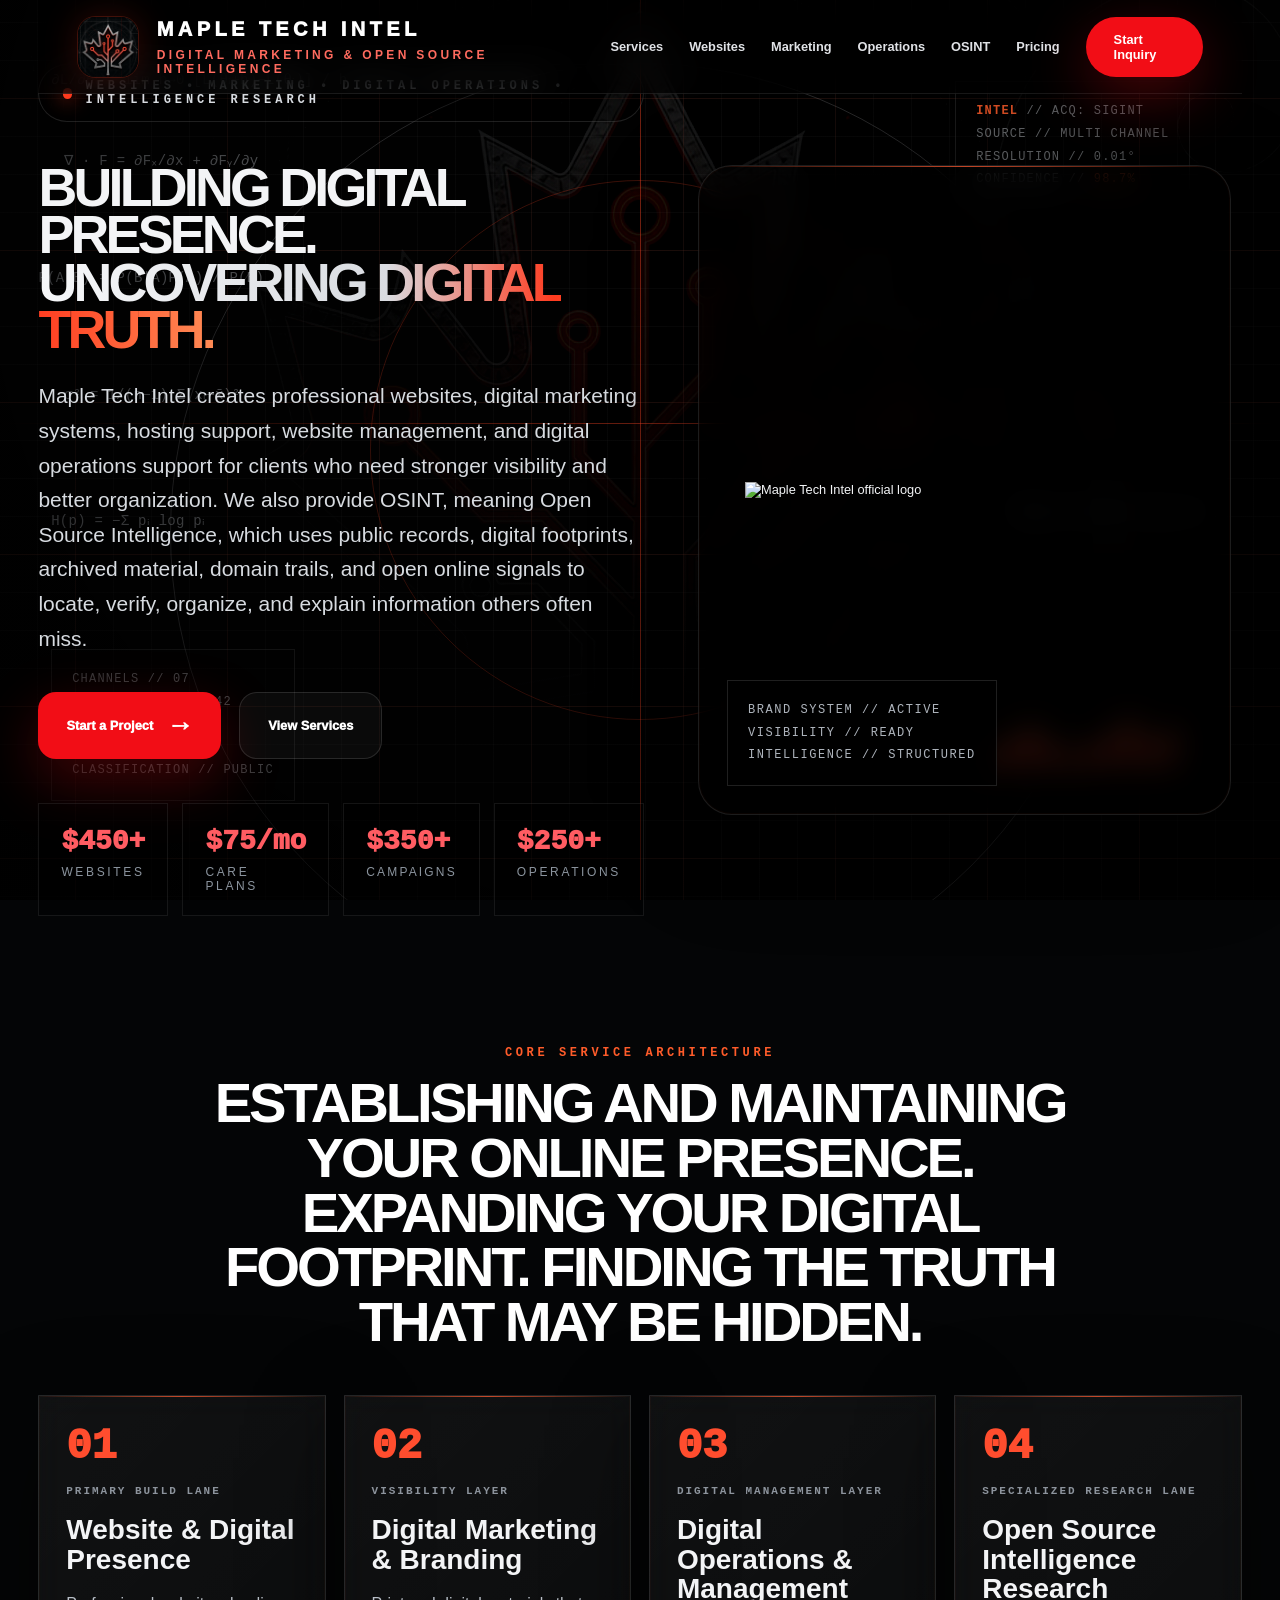
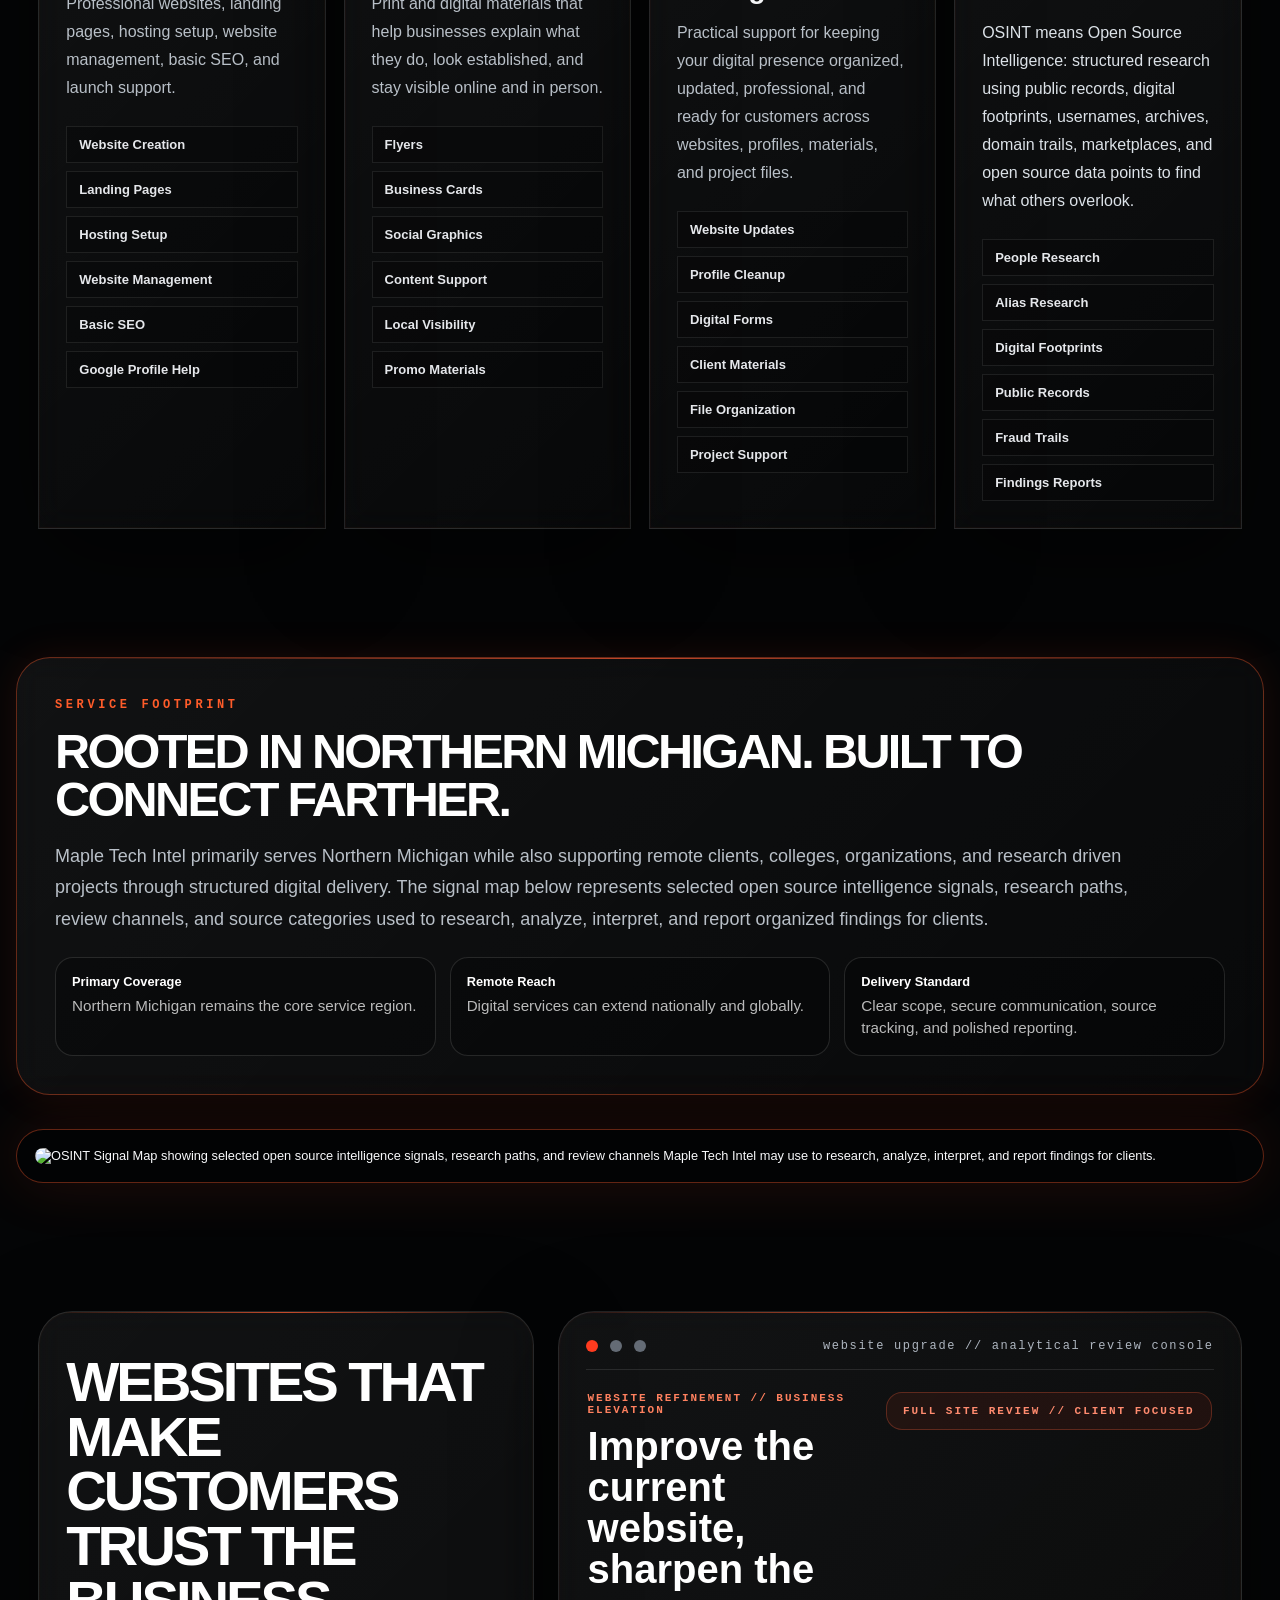
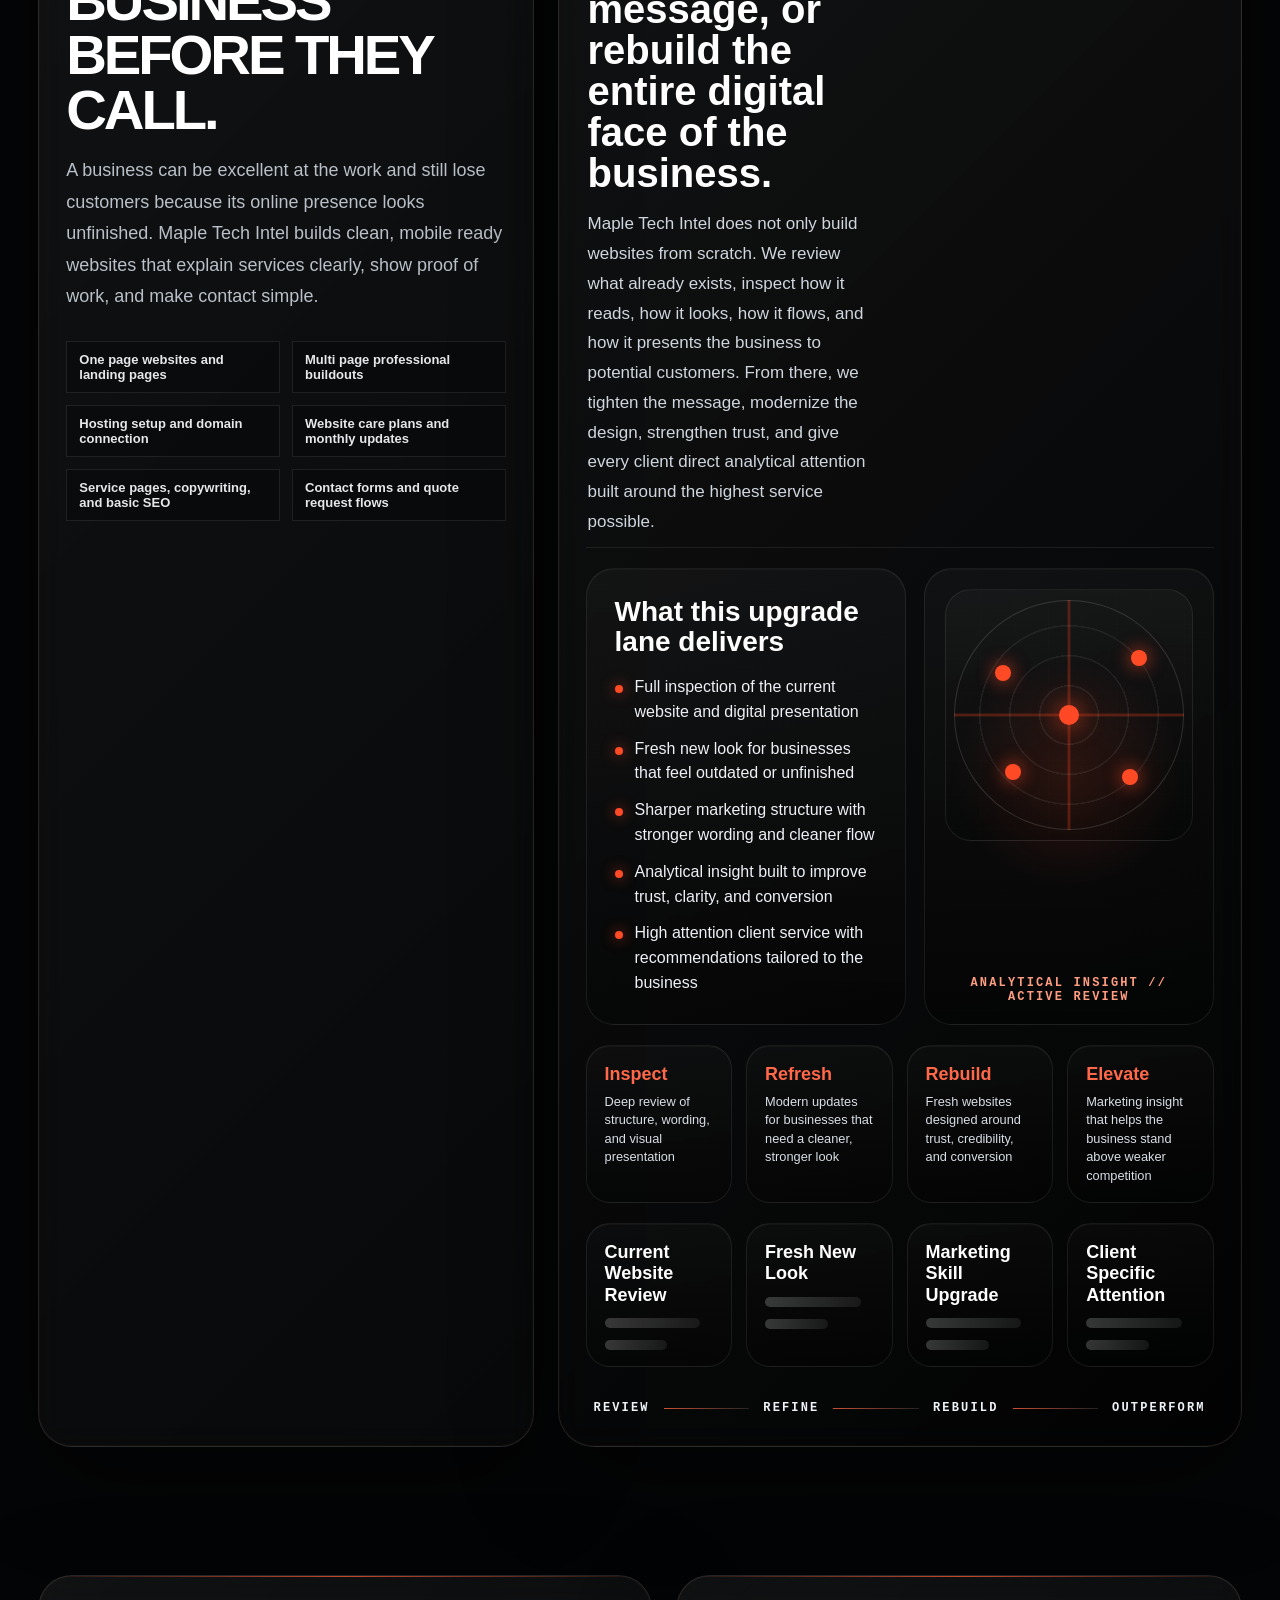
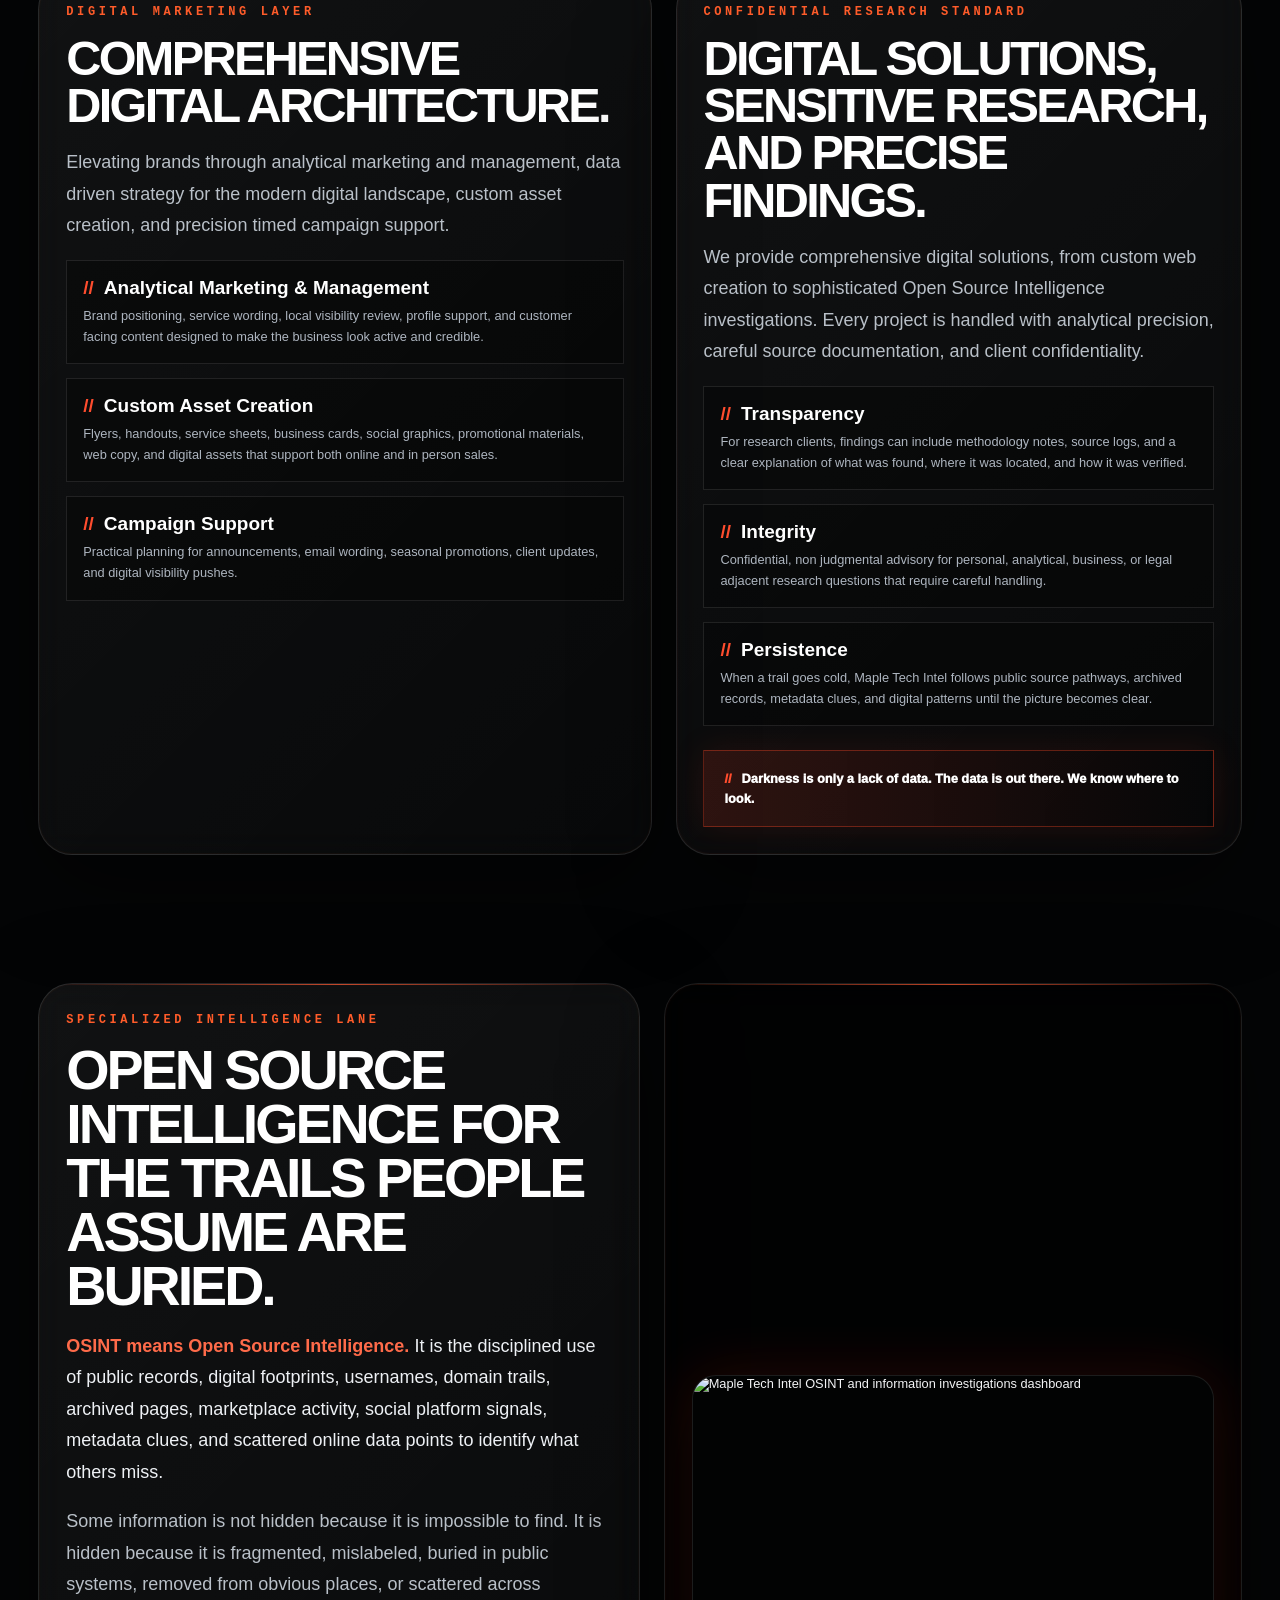
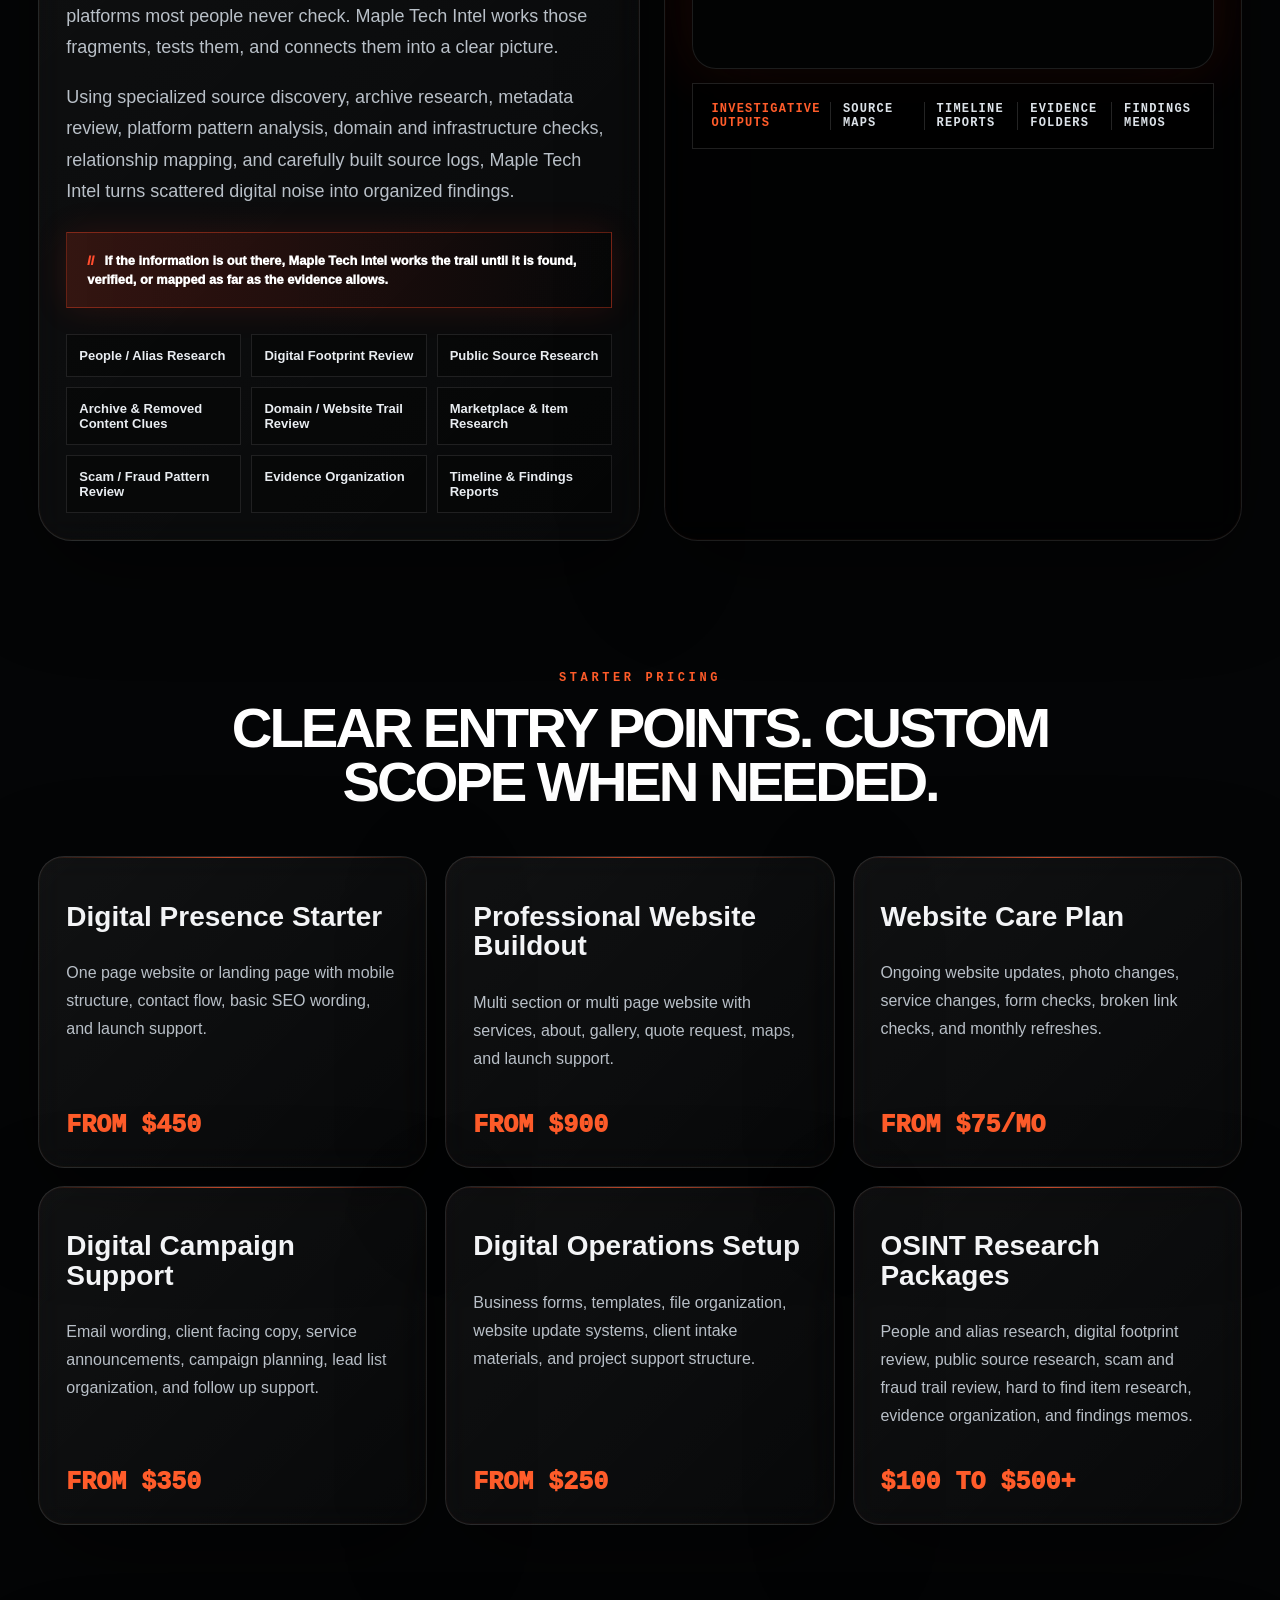
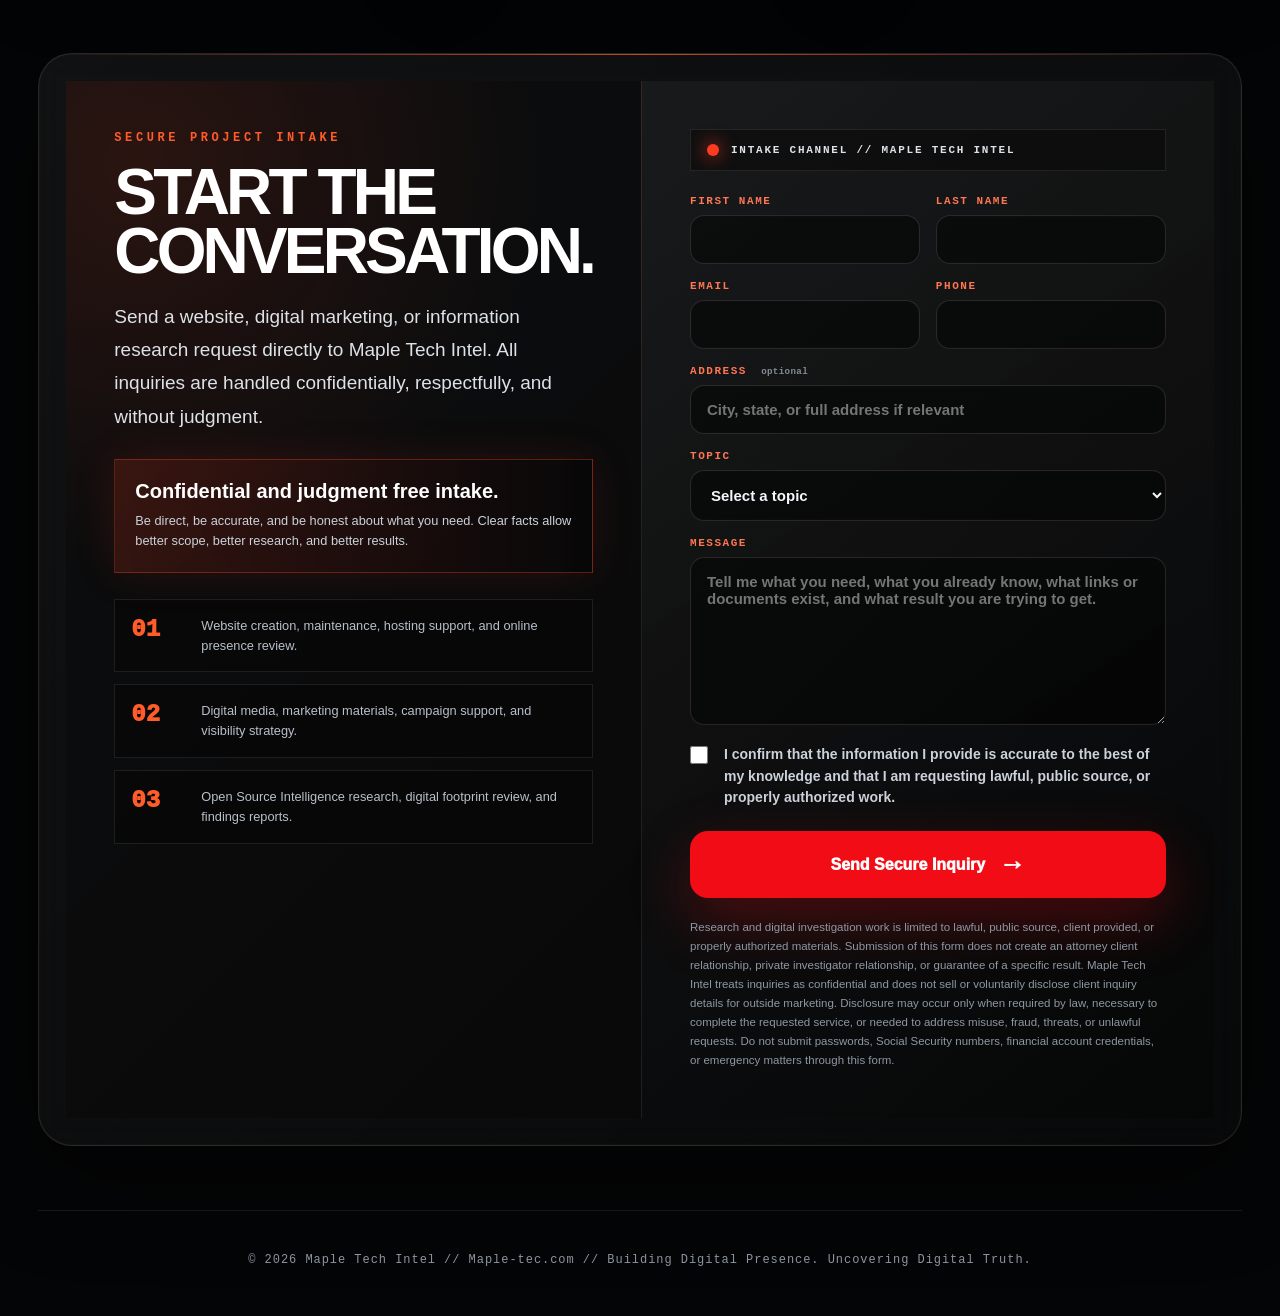
==== commit 3f820b9b: "Update index.html d" ====
--- a/index.html
+++ b/index.html
@@ -341,16 +341,13 @@
             </div>
           </div>
 
-          <form class="intake-form" action="https://formsubmit.co/contact@maple-tec.com" method="POST">
-            <input type="hidden" name="_subject" value="New Maple Tech Intel Website Inquiry">
-            <input type="hidden" name="_template" value="table">
-            <input type="hidden" name="_captcha" value="true">
-            <input type="hidden" name="_next" value="https://maple-tec.com/thanks.html">
-            <input type="text" name="_honey" class="honeypot" tabindex="-1" autocomplete="off">
+         <form class="intake-form" name="maple-tech-intake" method="POST" action="/thanks.html" data-netlify="true" netlify-honeypot="bot-field">
+            <input type="hidden" name="form-name" value="maple-tech-intake">
+            <input type="text" name="bot-field" class="honeypot" tabindex="-1" autocomplete="off">
 
             <div class="form-status-line">
               <span></span>
-              <b>INTAKE CHANNEL // CONTACT@MAPLE-TEC.COM</b>
+              <b>INTAKE CHANNEL // MAPLE TECH INTEL</b>
             </div>
 
             <div class="form-row">
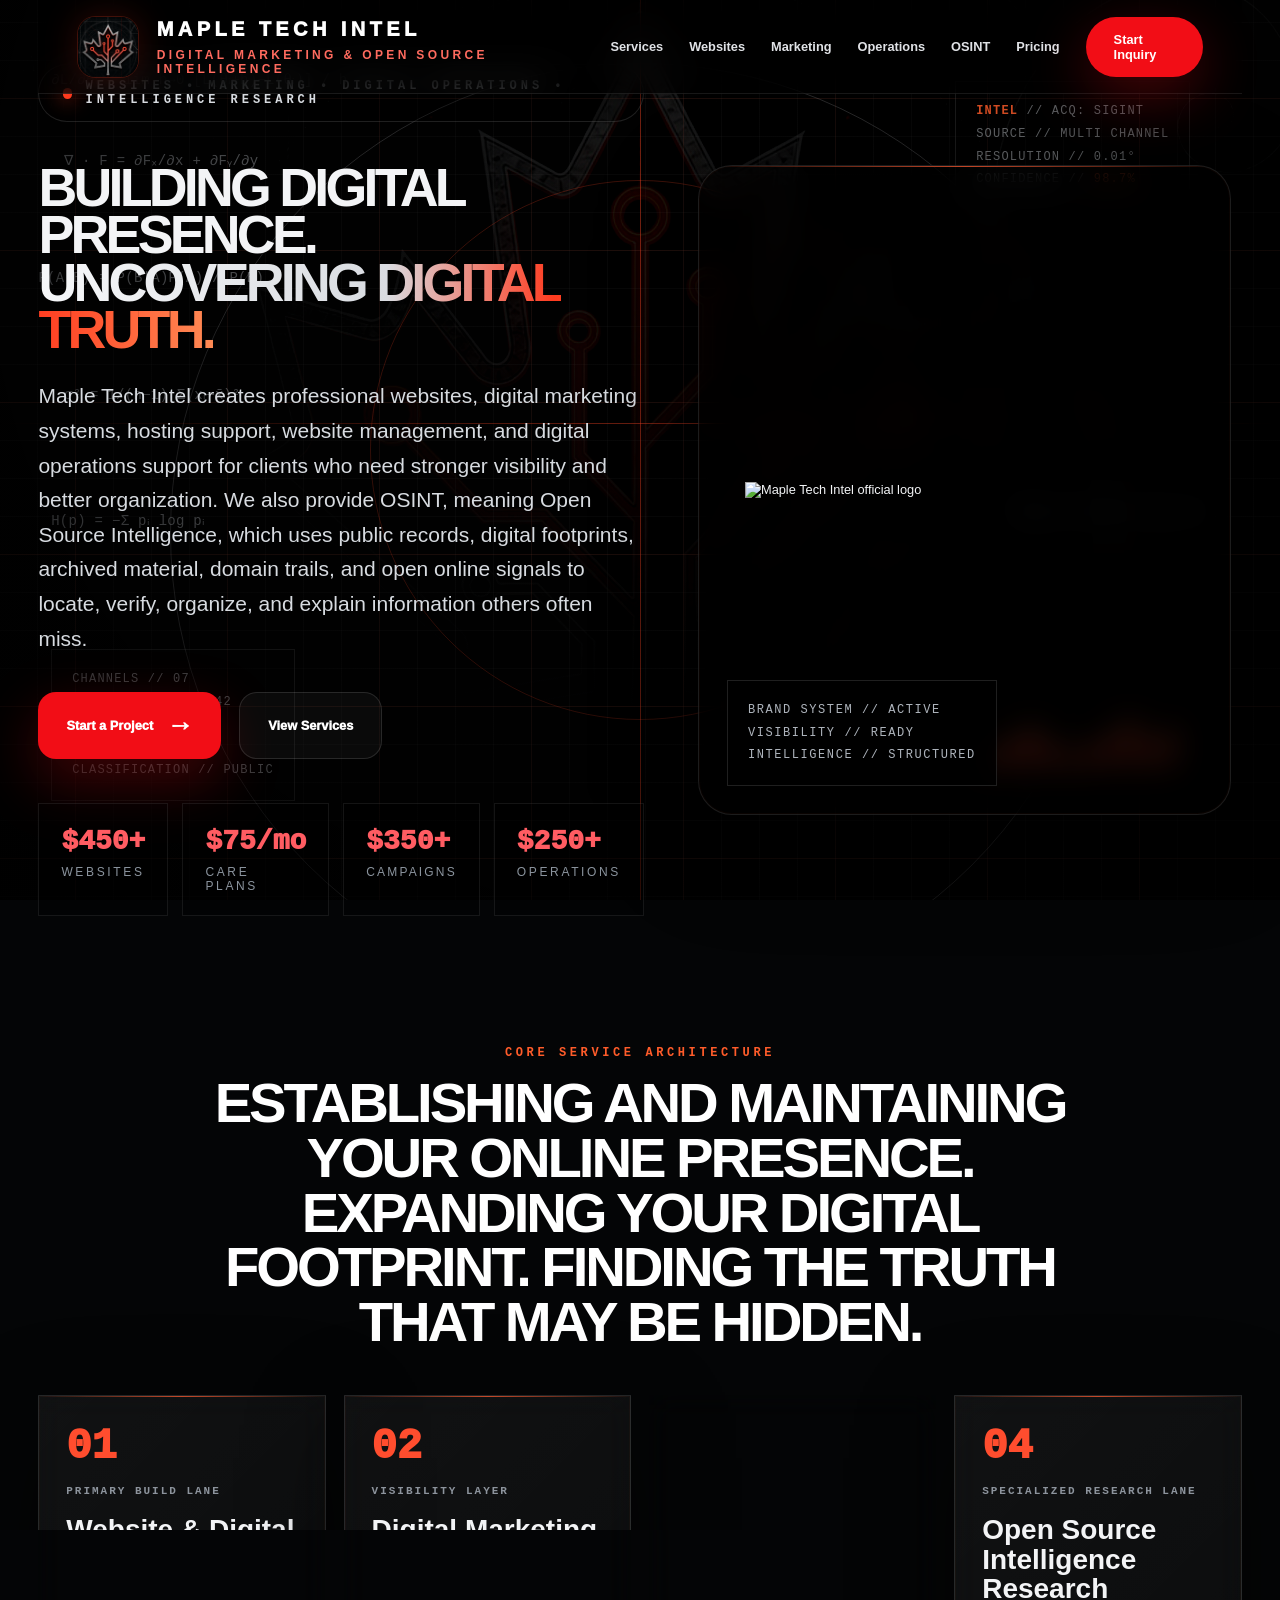
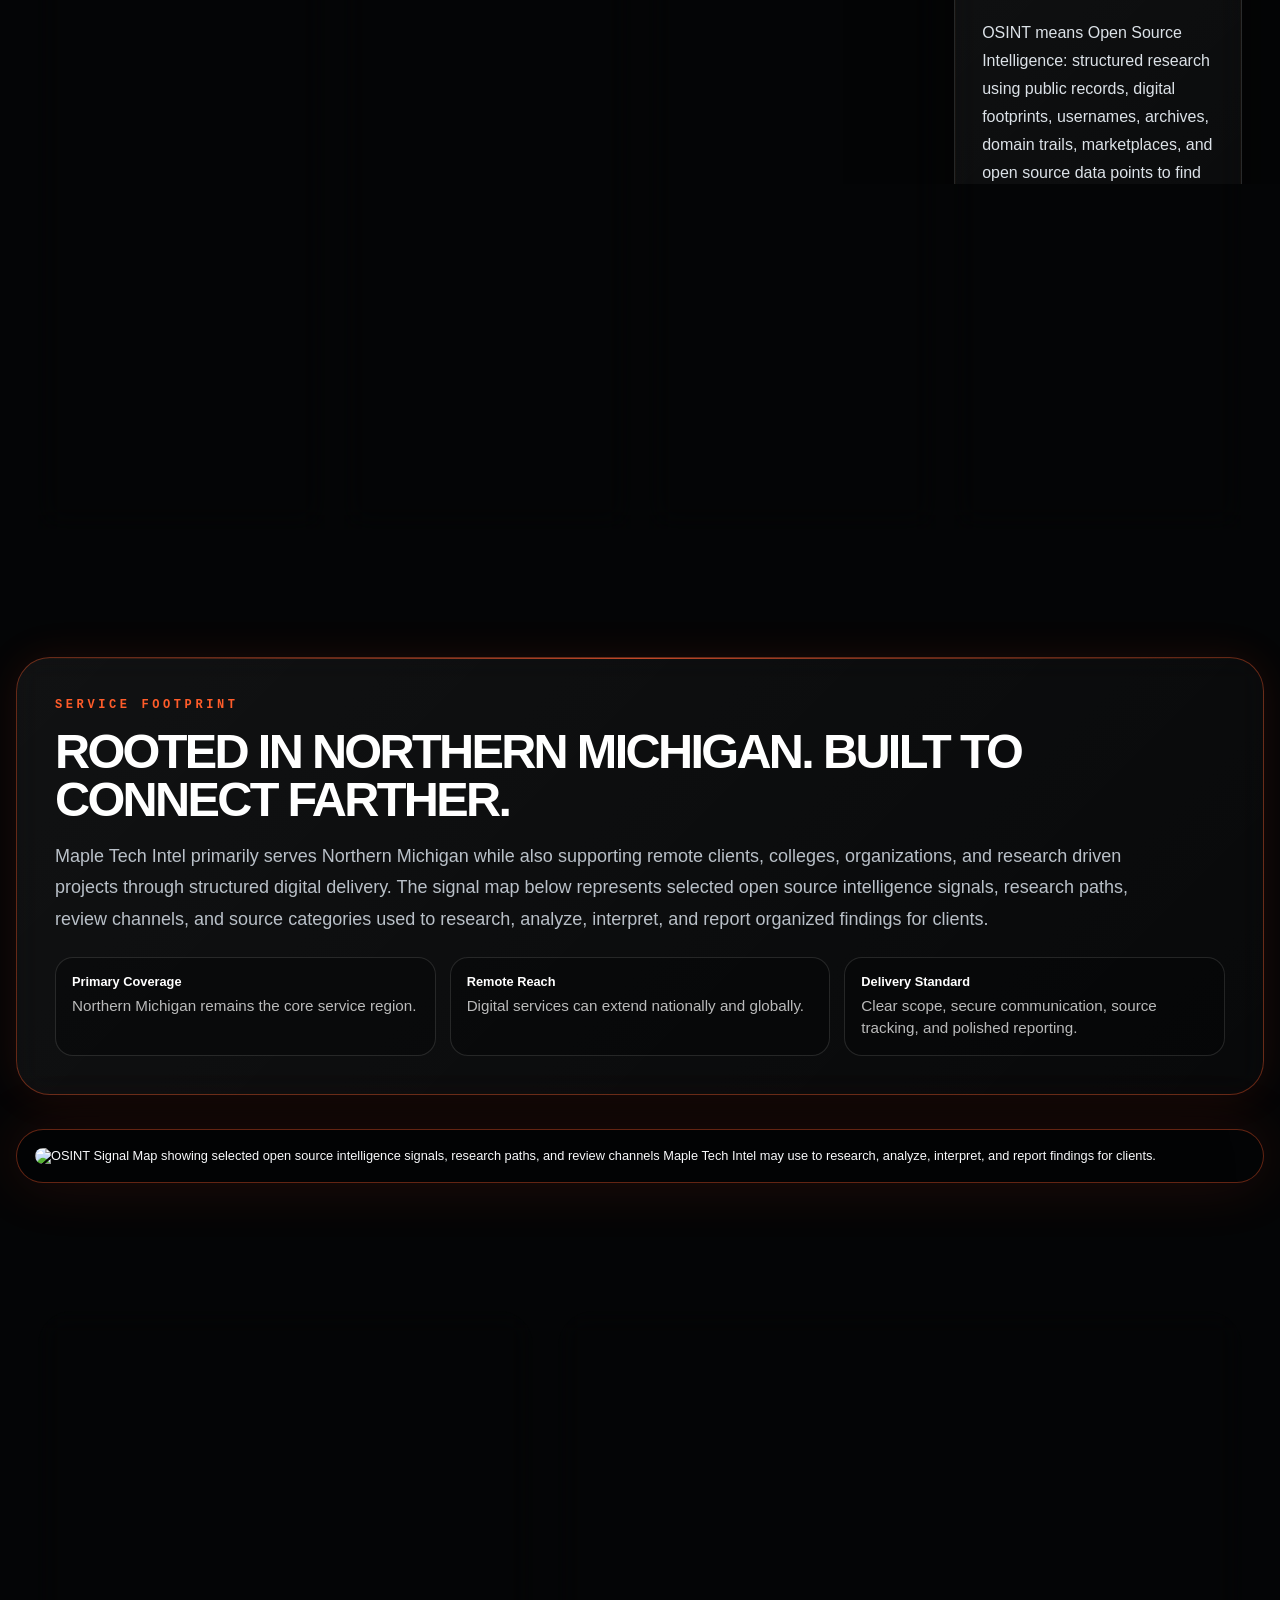
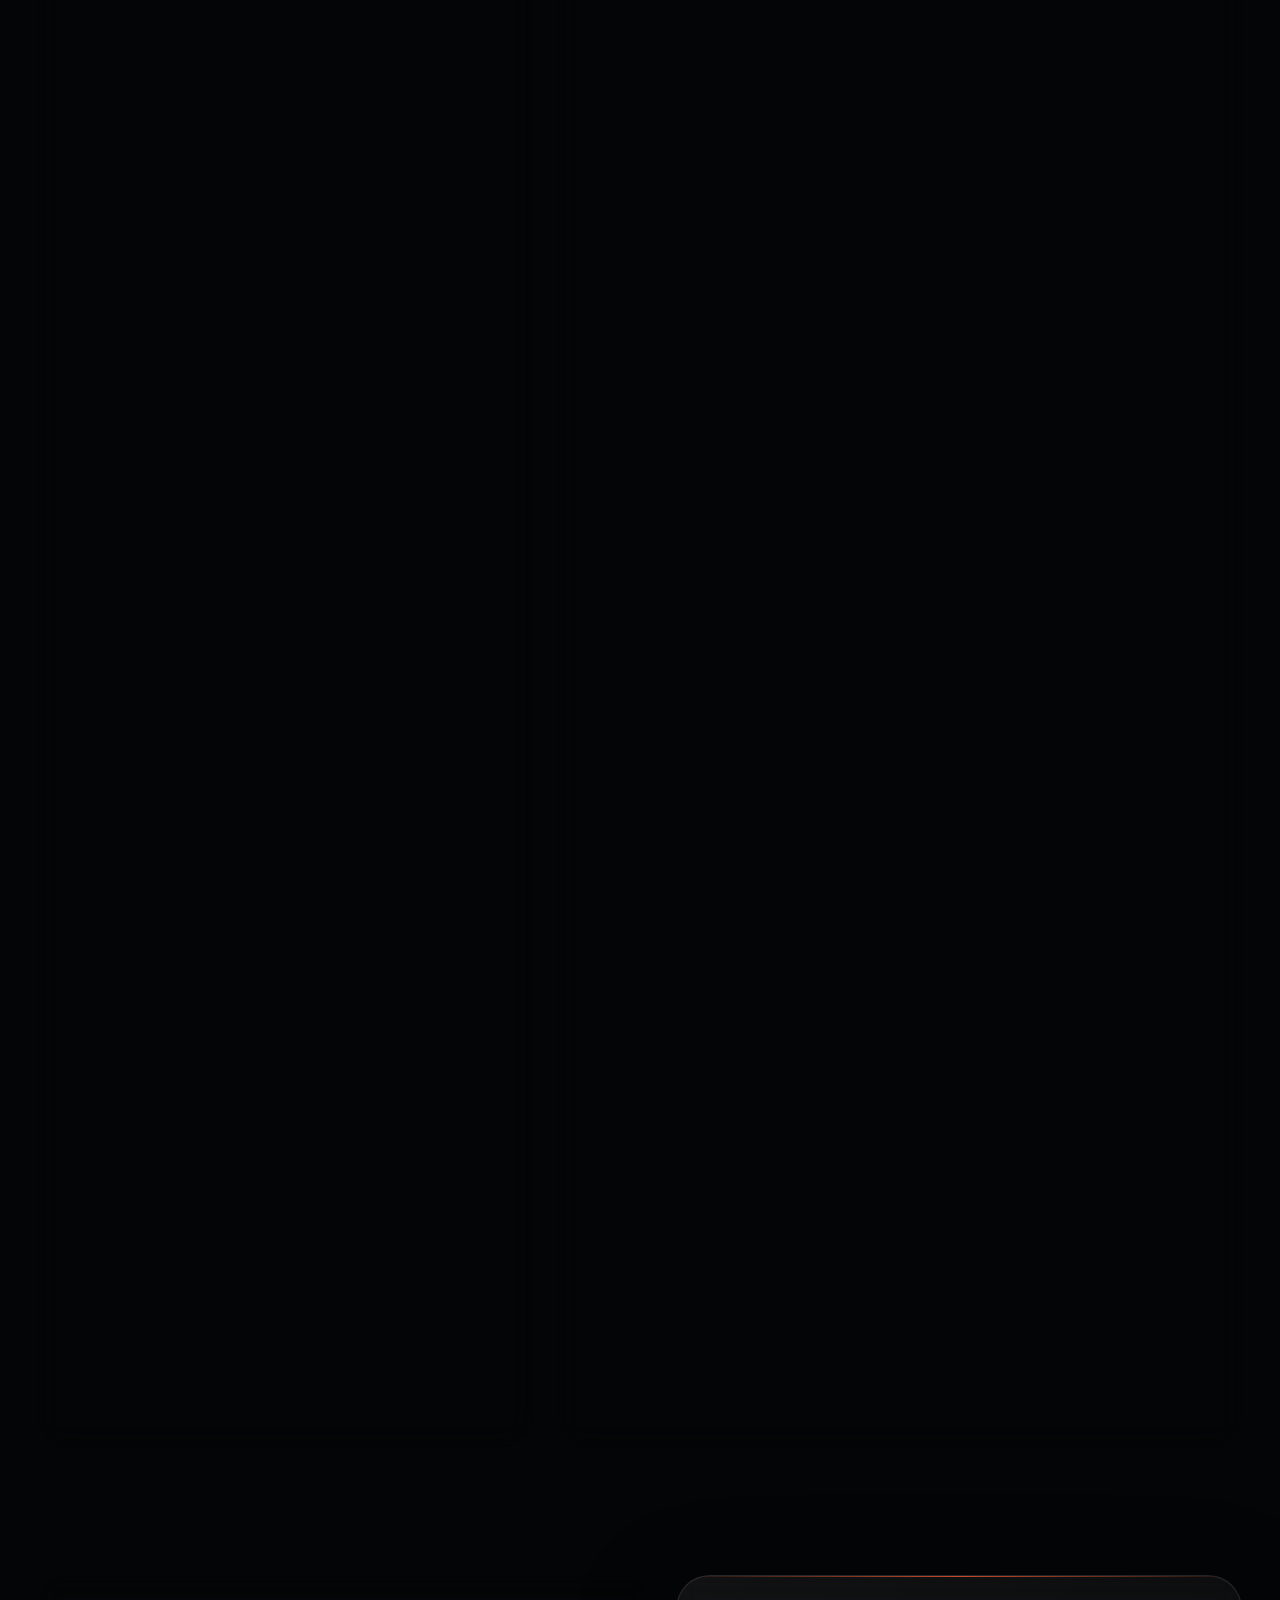
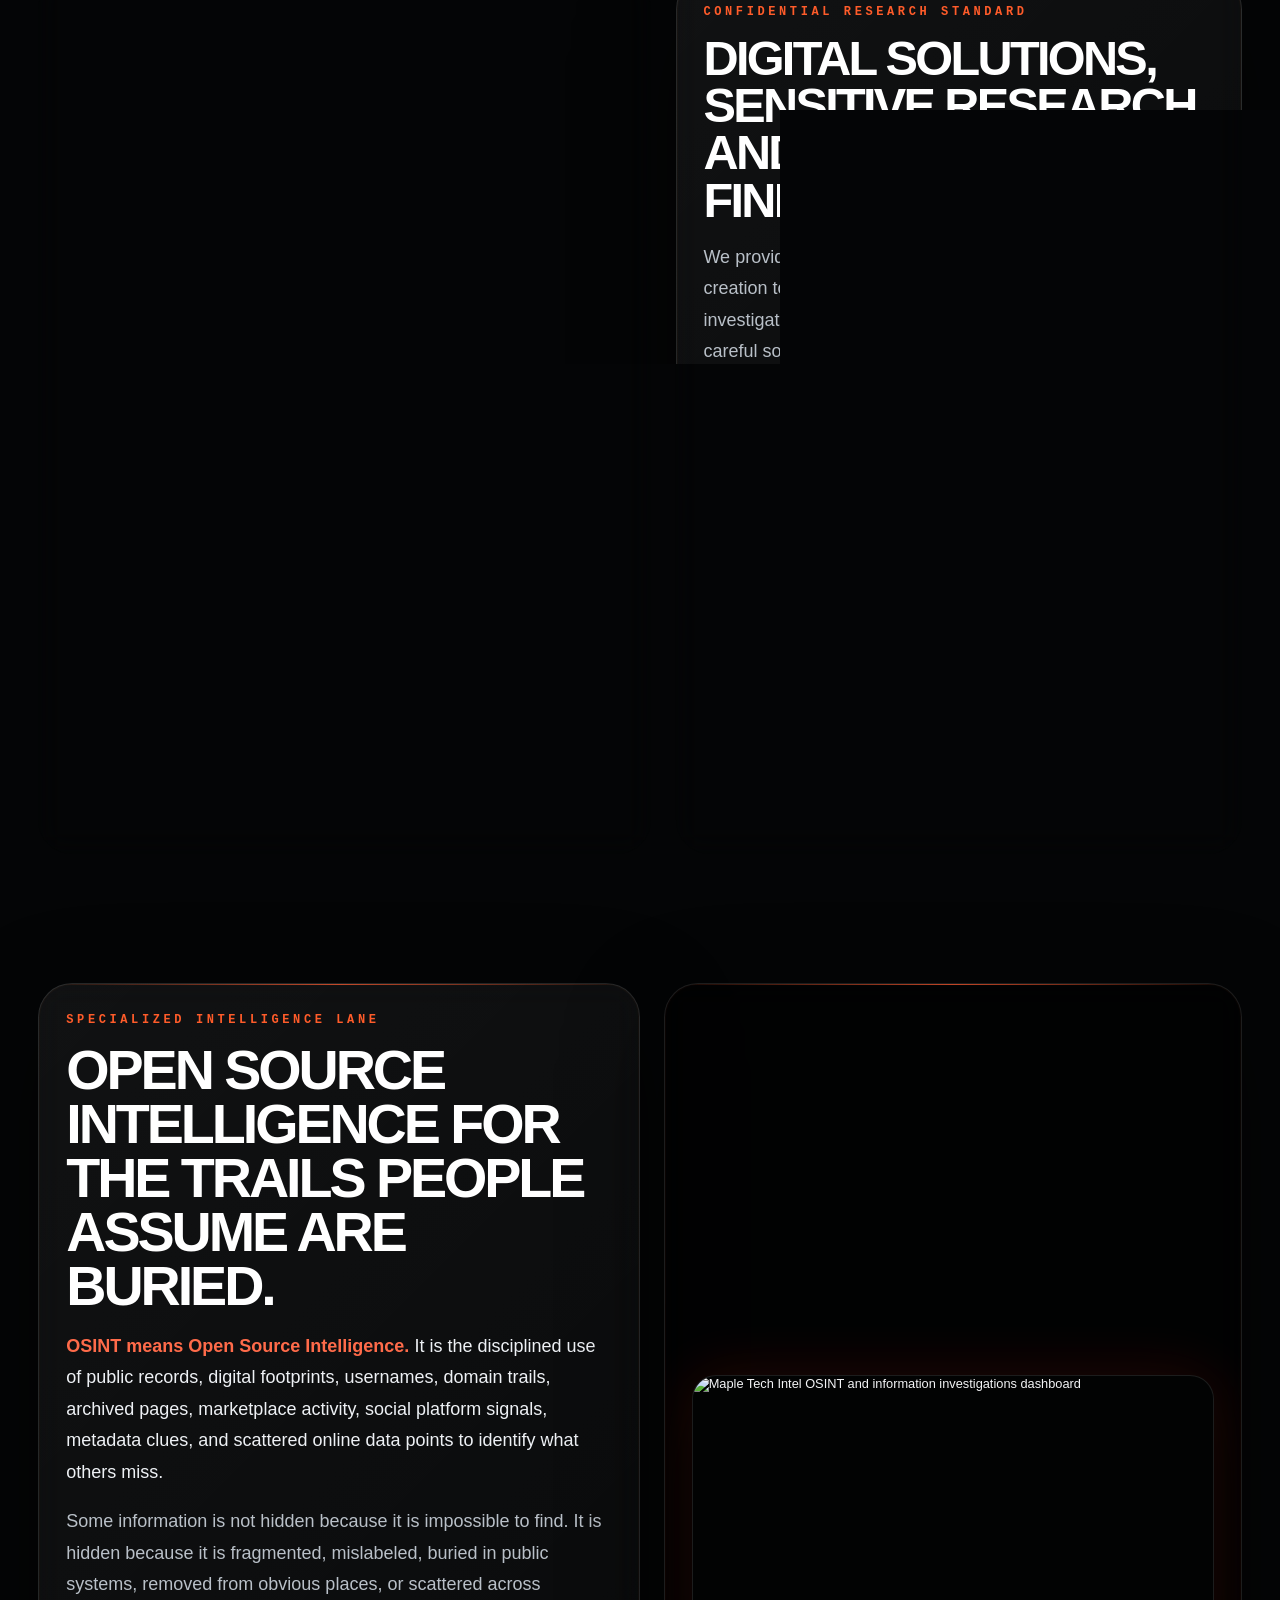
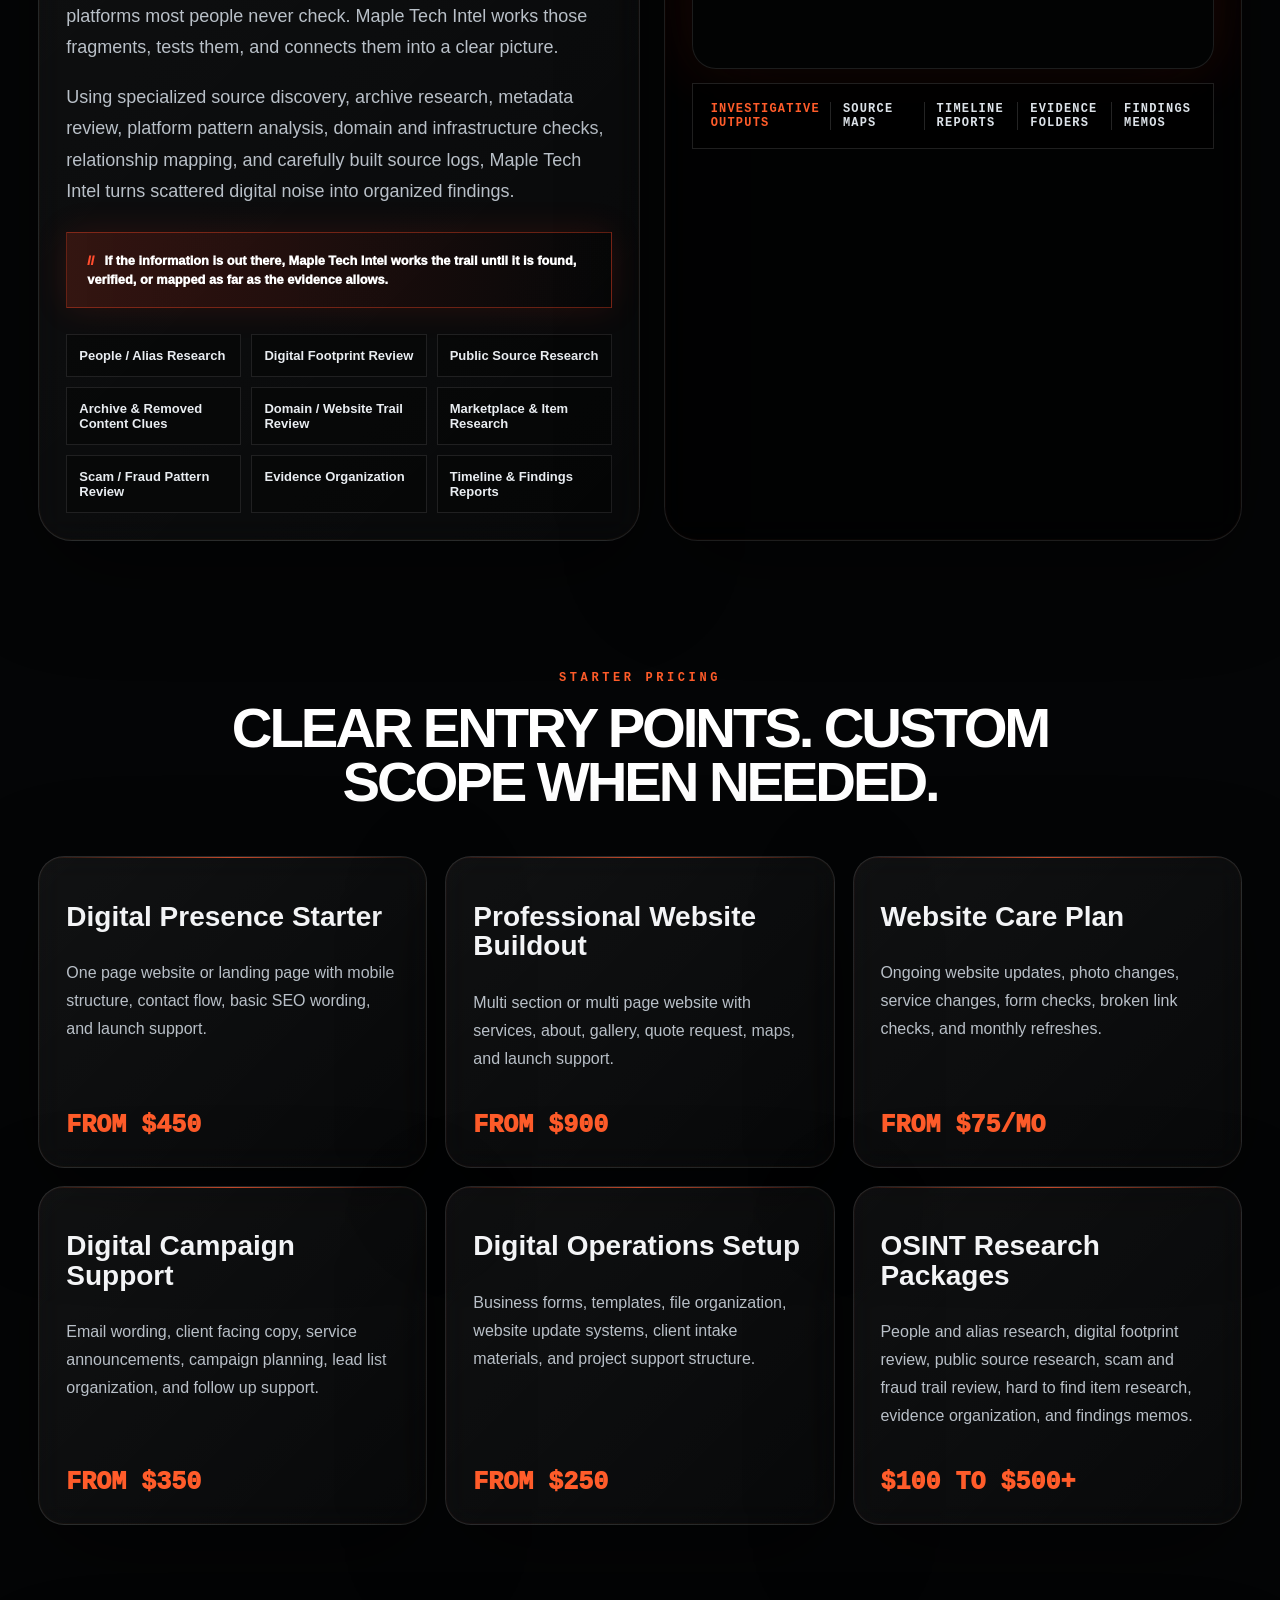
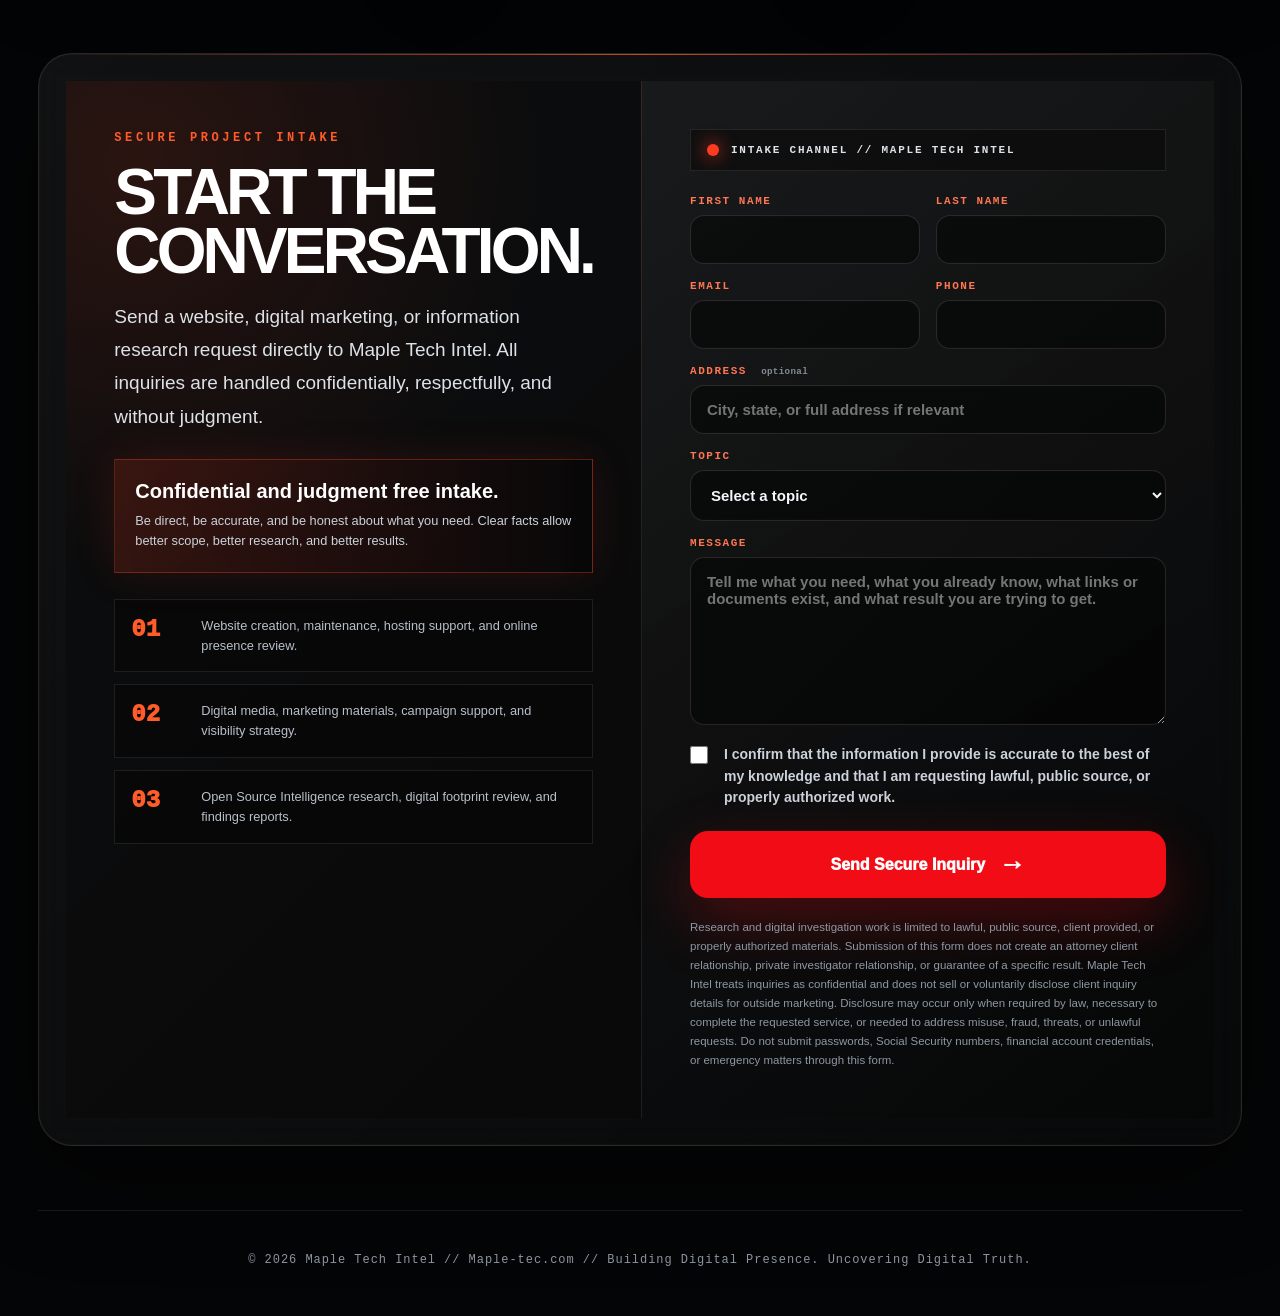
==== commit dfa1304d: "Update index.html Cammie" ====
--- a/index.html
+++ b/index.html
@@ -6,6 +6,17 @@
   <meta name="description" content="Maple Tech Intel provides website creation, digital marketing, digital operations support, and open source intelligence research." />
   <meta name="theme-color" content="#060708" />
   <title>Maple Tech Intel | Websites, Digital Marketing & Open Source Intelligence</title>
+  <meta property="og:title" content="Maple Tech Intel | Digital Marketing and OSINT Research">
+<meta property="og:description" content="Website creation, digital marketing, website management, business tools, and structured Open Source Intelligence research.">
+<meta property="og:image" content="https://maple-tec.com/assets/maple-tech-intel-logo.png">
+<meta property="og:url" content="https://maple-tec.com">
+<meta property="og:type" content="website">
+<meta property="og:site_name" content="Maple Tech Intel">
+
+<meta name="twitter:card" content="summary_large_image">
+<meta name="twitter:title" content="Maple Tech Intel | Digital Marketing and OSINT Research">
+<meta name="twitter:description" content="Website creation, digital marketing, website management, business tools, and structured Open Source Intelligence research.">
+<meta name="twitter:image" content="https://maple-tec.com/assets/maple-tech-intel-logo.png">
   <link rel="stylesheet" href="styles.css" />
 
   <style>
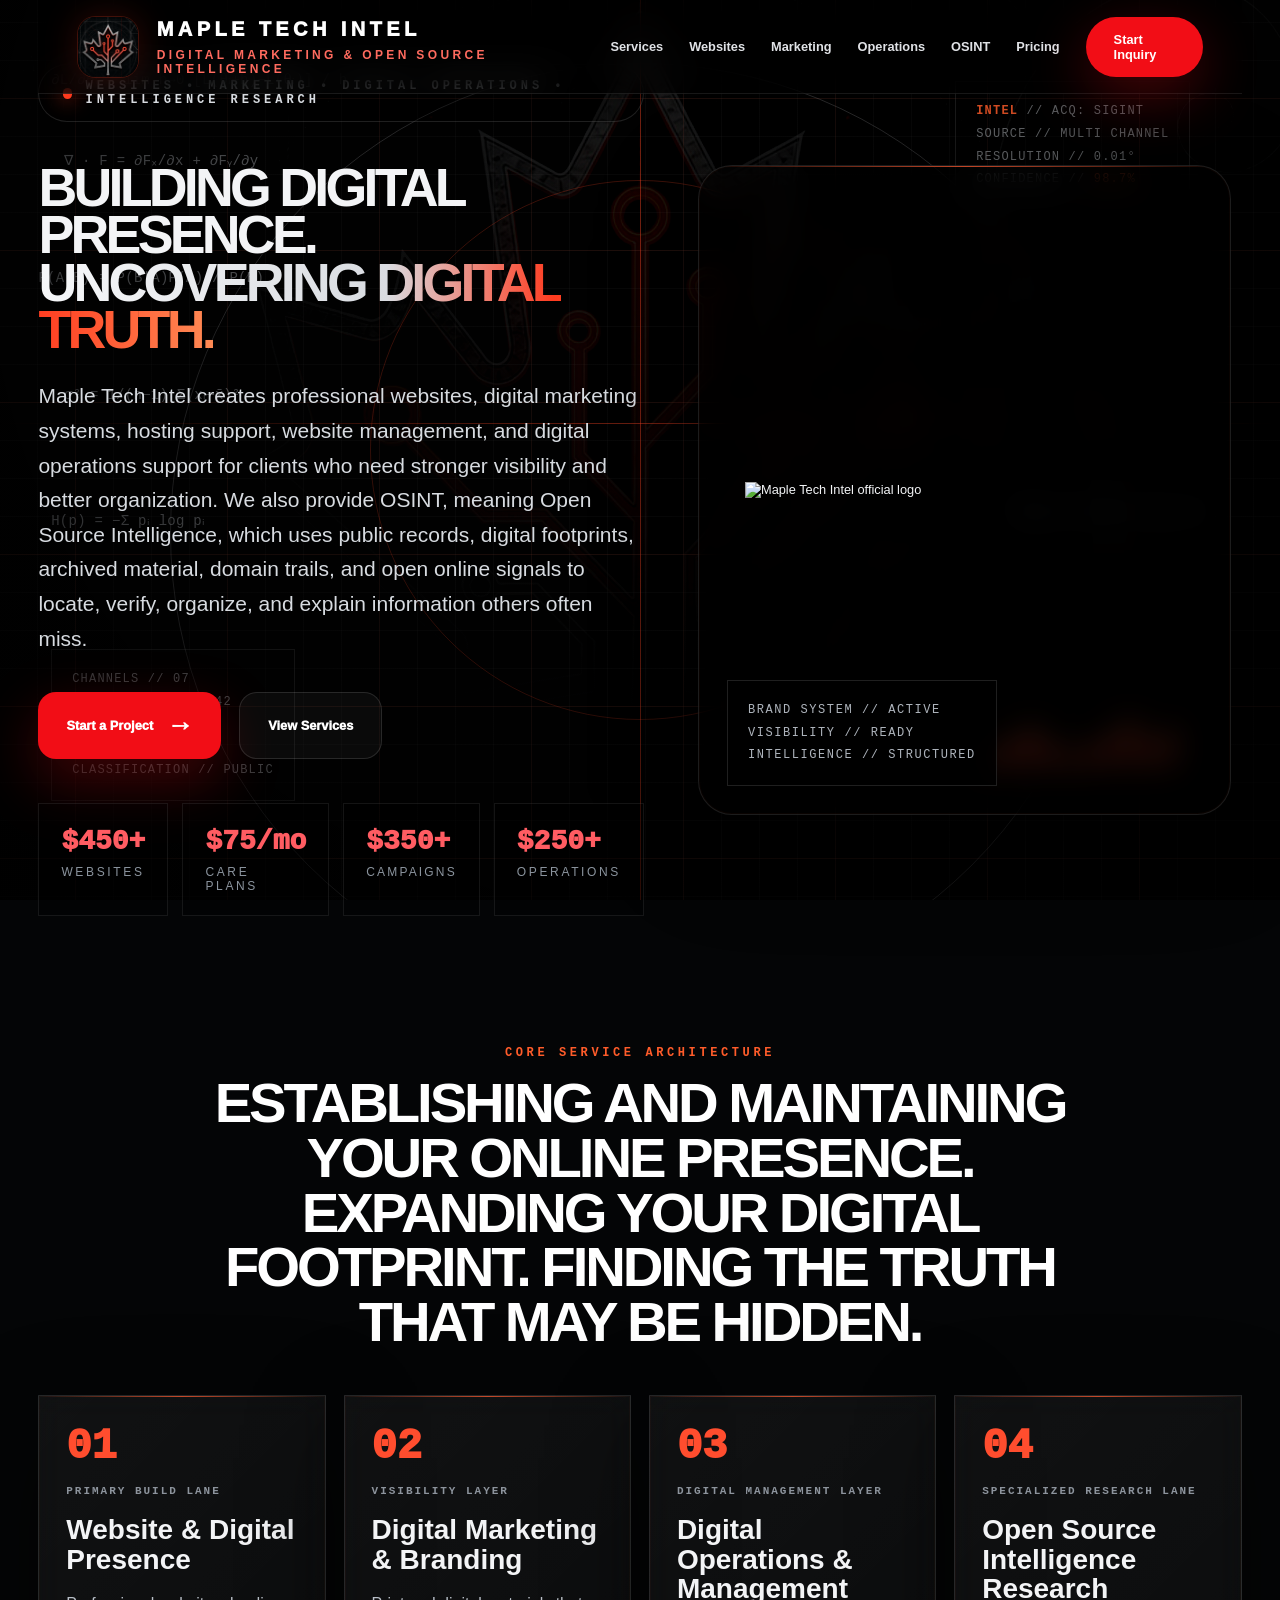
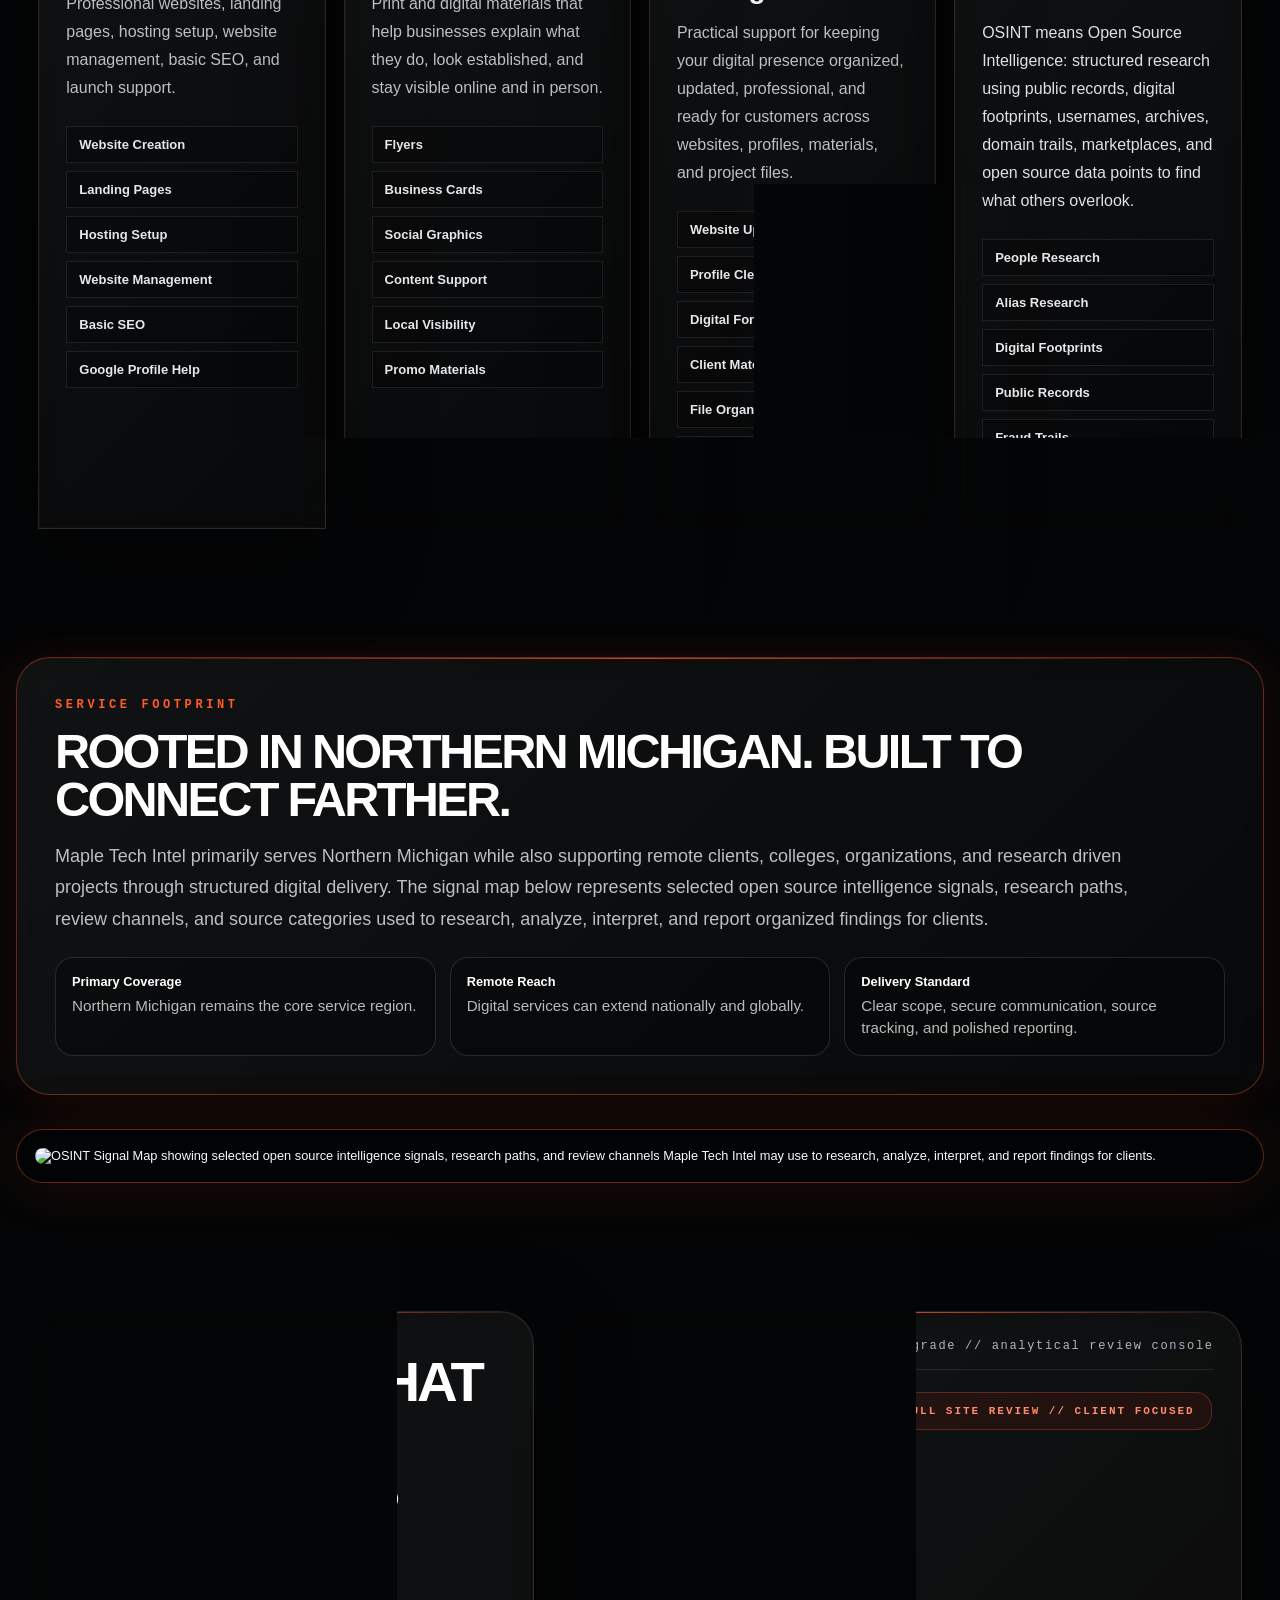
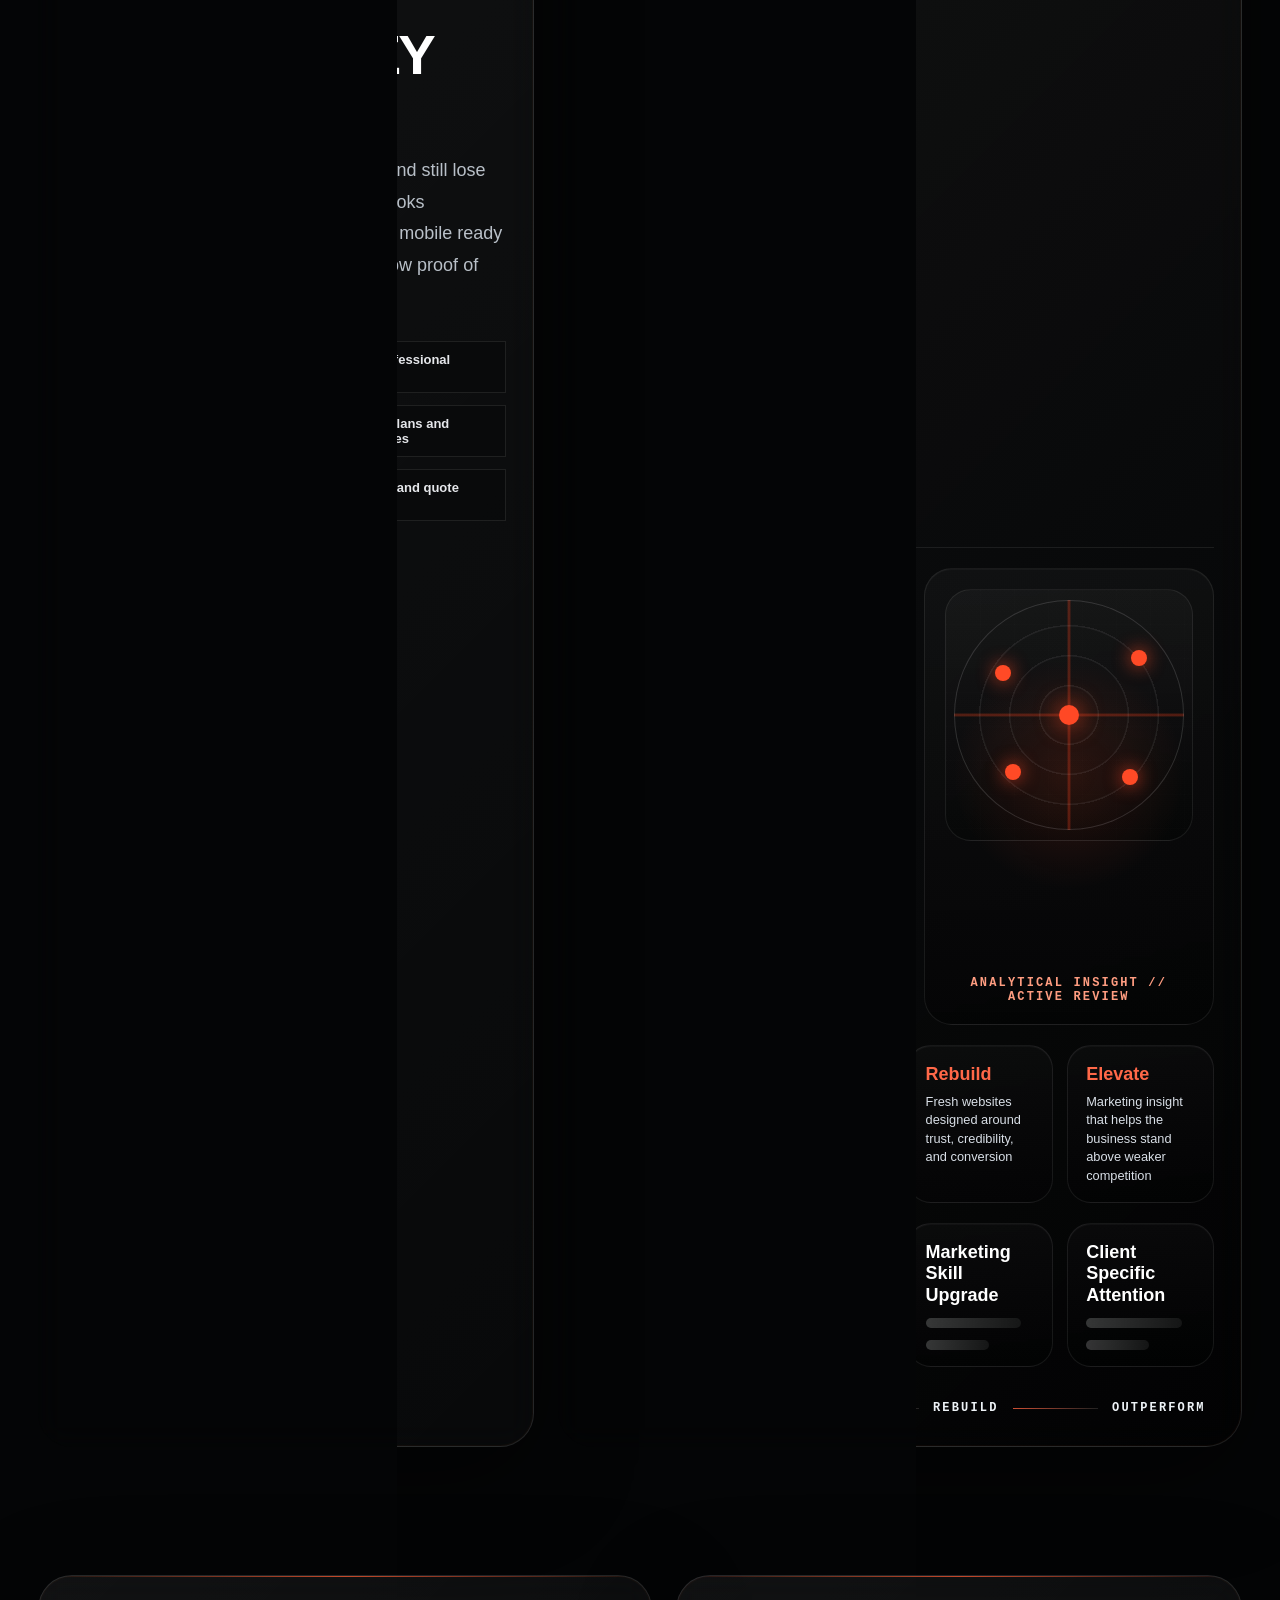
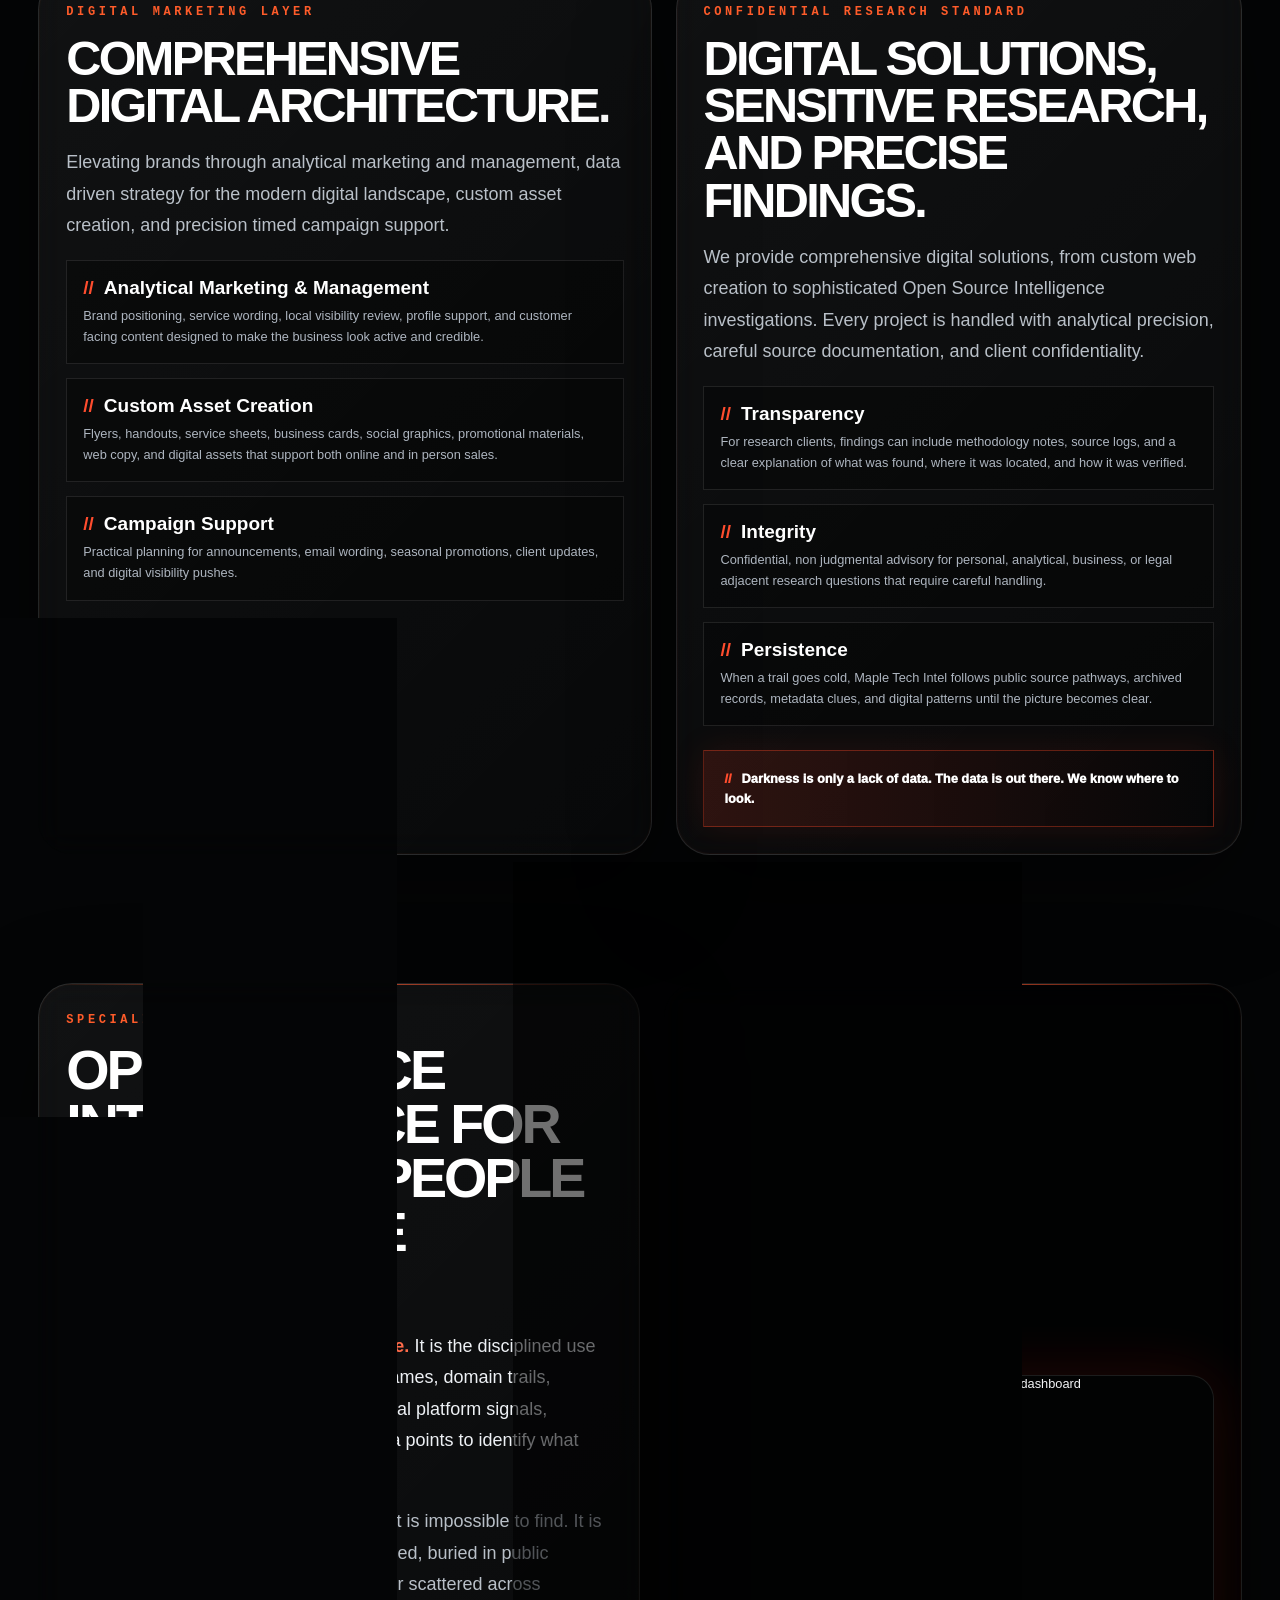
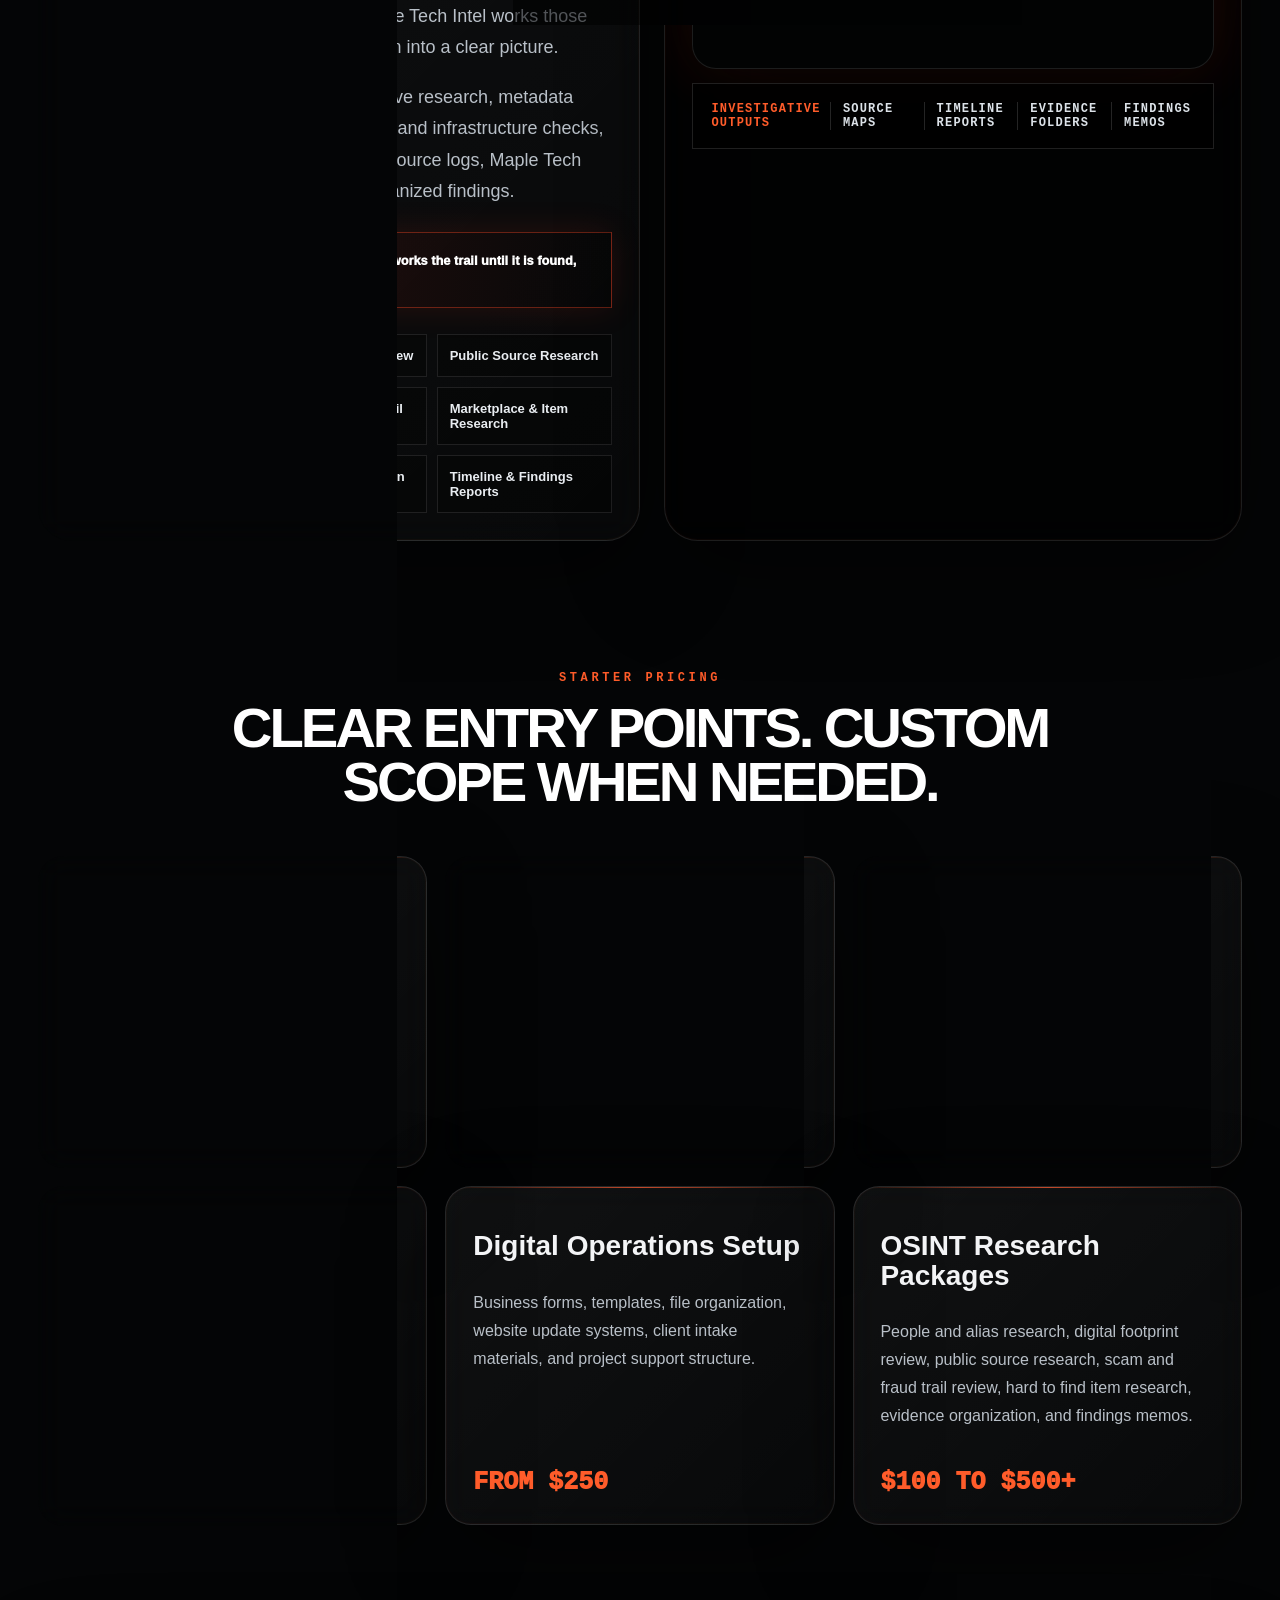
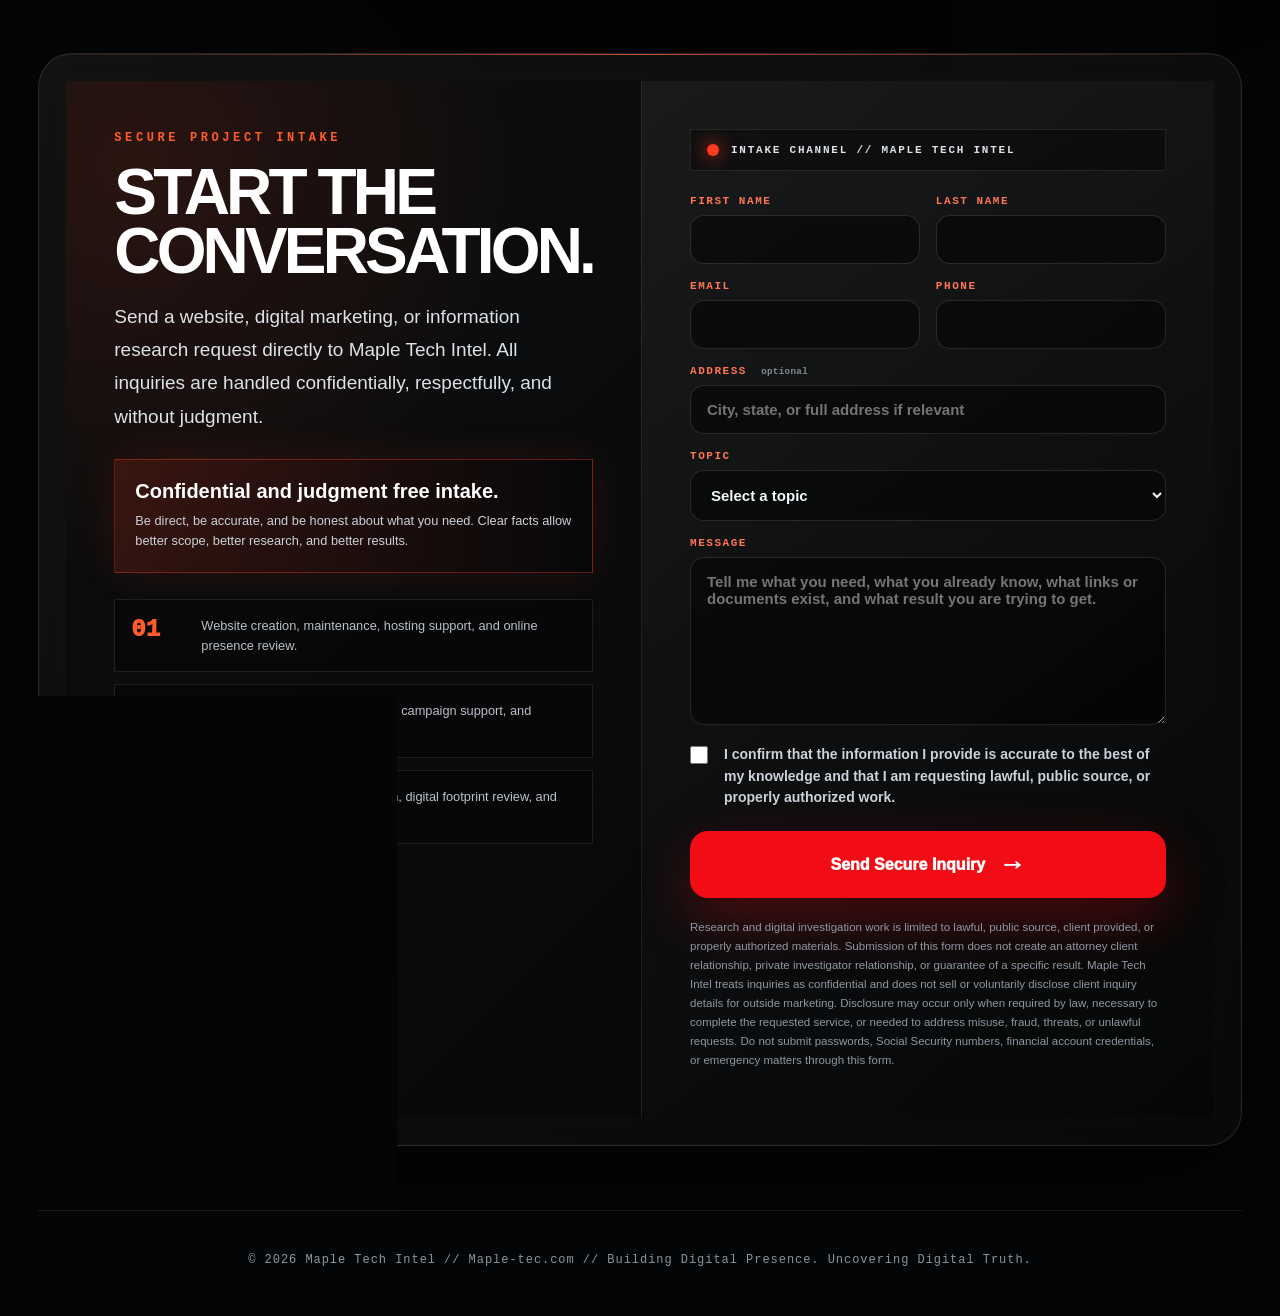
==== commit 7a707dc0: "Update index.htmlC d" ====
--- a/index.html
+++ b/index.html
@@ -6,6 +6,11 @@
   <meta name="description" content="Maple Tech Intel provides website creation, digital marketing, digital operations support, and open source intelligence research." />
   <meta name="theme-color" content="#060708" />
   <title>Maple Tech Intel | Websites, Digital Marketing & Open Source Intelligence</title>
+
+  <link rel="icon" type="image/png" href="/assets/maple-tech-intel-mark.png">
+<link rel="shortcut icon" type="image/png" href="/assets/maple-tech-intel-mark.png">
+<link rel="apple-touch-icon" href="/assets/maple-tech-intel-mark.png">
+  
   <meta property="og:title" content="Maple Tech Intel | Digital Marketing and OSINT Research">
 <meta property="og:description" content="Website creation, digital marketing, website management, business tools, and structured Open Source Intelligence research.">
 <meta property="og:image" content="https://maple-tec.com/assets/maple-tech-intel-logo.png">
